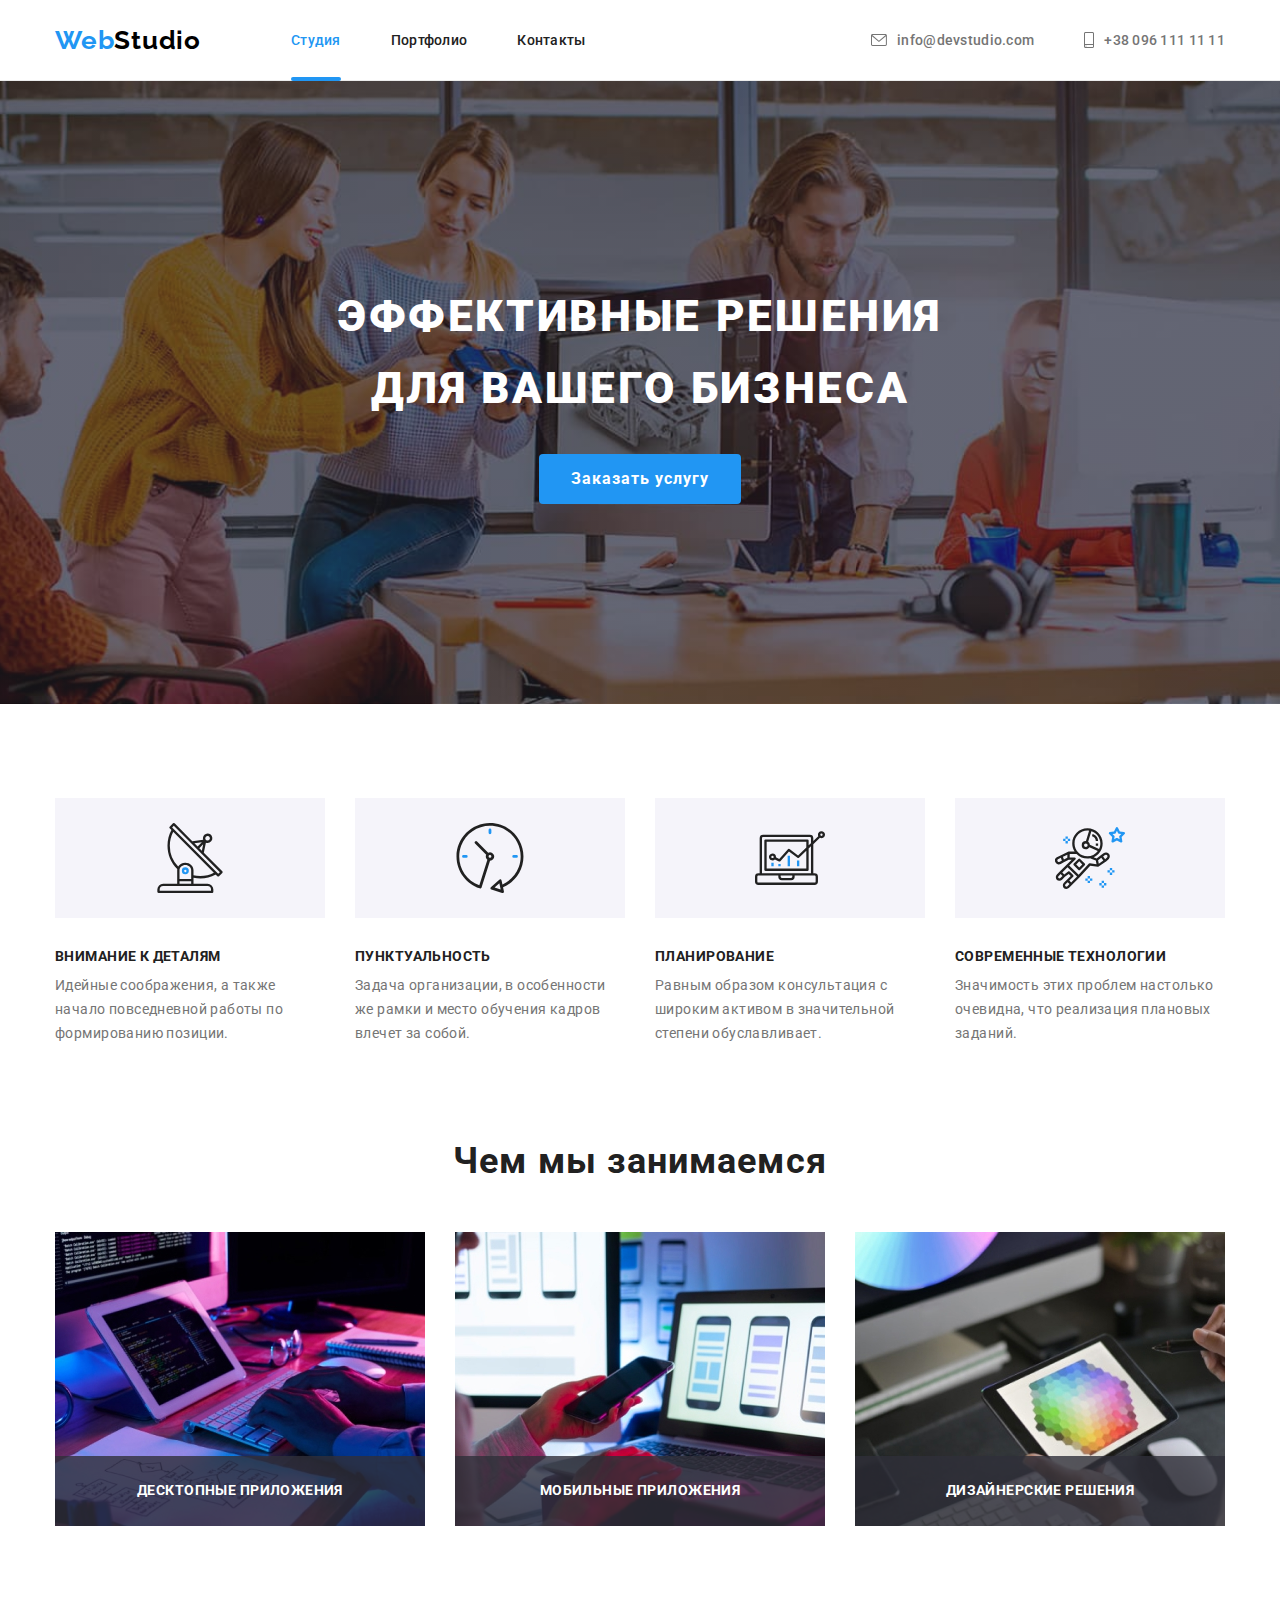
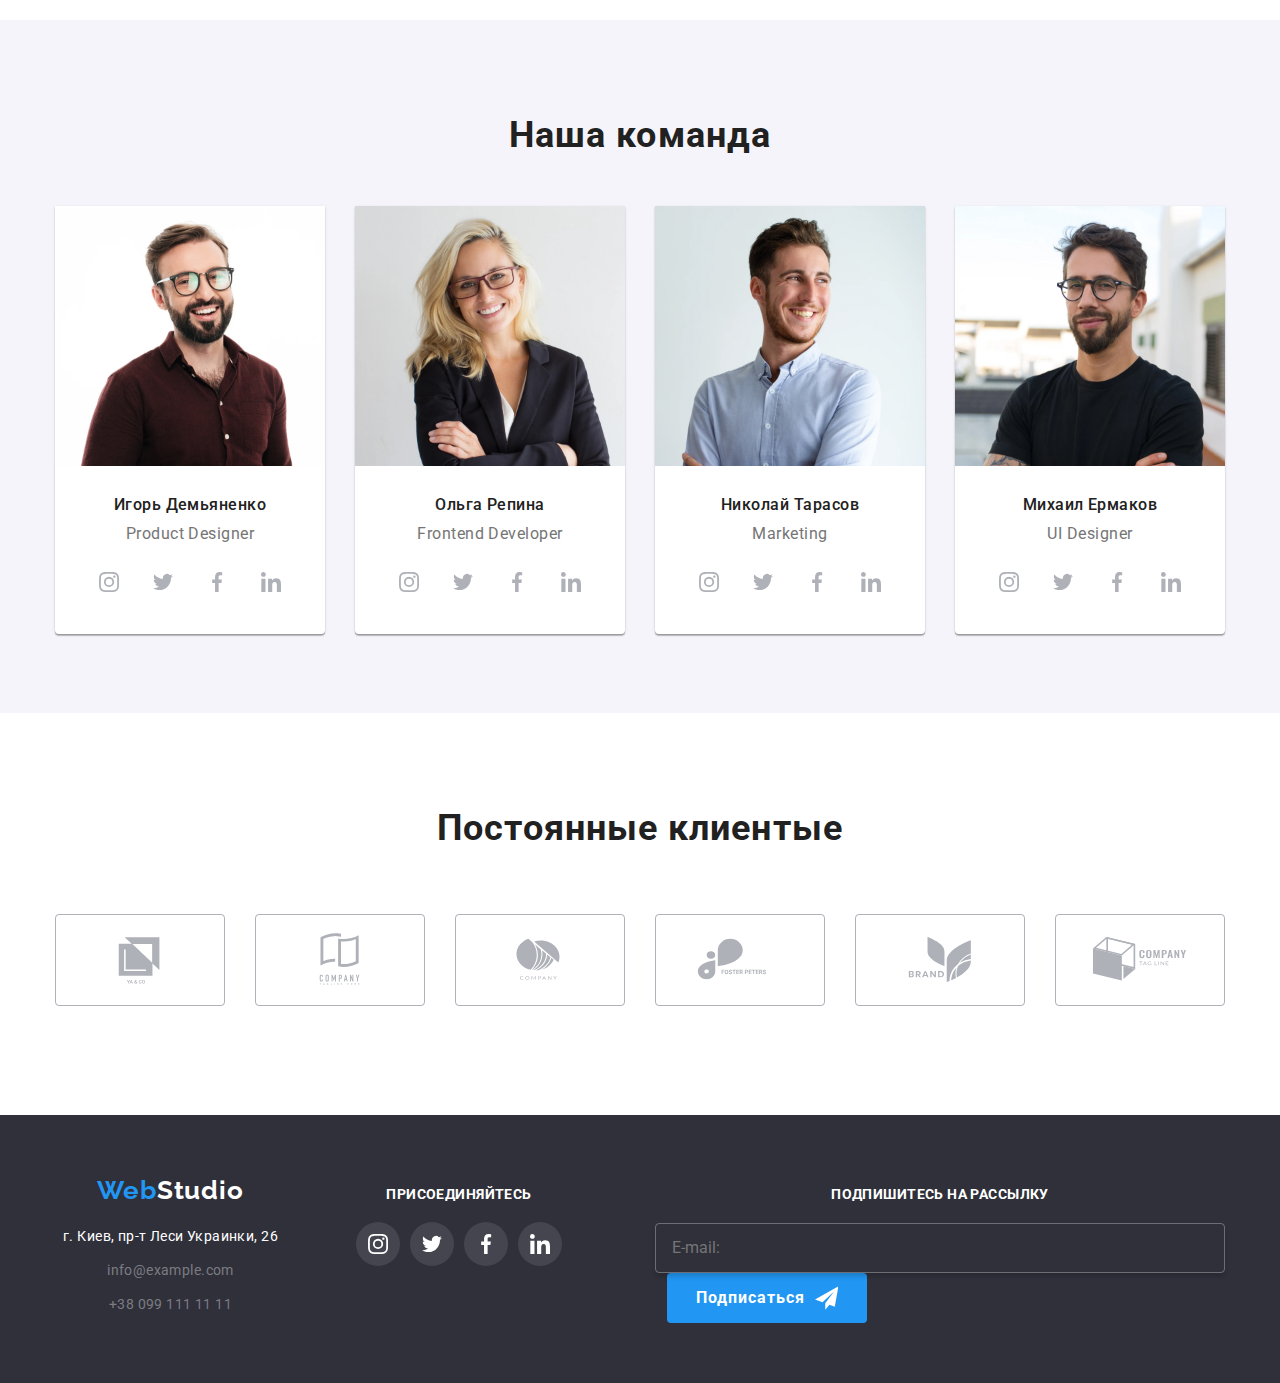
==== index.html @ 6deed245 "т" ====
<!DOCTYPE html>
<html lang="ru">
 <head>
    <meta charset="UTF-8">
    <meta http-equiv="X-UA-Compatible" content="IE=edge">
    <meta name="viewport" content="width=device-width, initial-scale=1.0">
    <title>WebStudio 8</title>
    <link 
       href="https://fonts.googleapis.com/css2?family=Raleway:wght@700&family=Roboto:wght@400;500;700;900&display=swap" 
       rel="stylesheet">
    <link  href="https://cdnjs.cloudflare.com/ajax/libs/modern-normalize/1.1.0/modern-normalize.min.css" rel="stylesheet">
      

    <link rel="stylesheet" href="./css/main.min.css">
 </head>
   <body>
       <!--LOGONAV--> 
        <header class="header">
            <div class="container header__container"> 
                <nav class="navigation">
                    <a class="logo" href="./index.html" lang="en">Web<span class="logo__color">Studio</span> </a>

                    <ul class="nav-list">
                        <li class="nav-list__item">
                            <a href="" class="nav-list__link nav-list__link--current">Студия</a>
                        </li>
                        <li class="nav-list__item">
                            <a href="./portfolio.html" class="nav-list__link">Портфолио</a>
                        </li>
                        <li class="nav-list__item">
                            <a href="" class="nav-list__link">Контакты</a>
                        </li>
                    </ul>
                </nav> 
                <ul class="contact">
                    <li class="contact__item">
                        <a href="mailto:info@devstudio.com" class="contact__link">
                        <svg class="contact__icon"  width="16"  height="12">
                            <use href="./images/icon/symbol-defs.svg#icon-envelope"></use>
                        </svg>
                             info@devstudio.com</a>
                    </li> 
                    <li class="contact__item ">
                        <a href="tel:+380961111111" class="contact__link" > 
                            <svg class="contact__icon" width="10"  height="16">
                                <use href="./images/icon/symbol-defs.svg#icon-smartphone"></use>
                            </svg>   
                             +38 096 111 11 11</a>
                    </li>
                </ul>
                <!--мобильная версия 480-->

                <button type="button" class="mobile-menu-btn" aria-expanded="false" data-menu-open>
                    <svg class="mobile-menu-btn__icon"  width="40"  height="40"
                            aria-label="Переключатель мобильного меню">
                            <use href="./images/icon/symbol-defs.svg#burger-menu-icon"></use>
                    </svg>
                </button>
            </div>
              <!--скрытое меню-->
            <div class="mobile-menu" data-menu>
                <div class="container mobile-menu__container">

                  <button type="button" class="mobile-menu__close-btn" data-menu-close>
                    <svg class="mobile-menu__close-icon" width="40" height="40">
                      <use href="./images/icon/symbol-defs.svg#close-icon"></use>
                    </svg>
                  </button>

                  <nav class="mobile-menu__nav ">
                        <ul class="mobile-menu__list">
                            <li class="mobile-menu__nav-item">
                            <a class="mobile-menu__link mobile__nav-link--current" href="./index.html">Студия</a>
                            </li>
                            <li class="mobile-menu__nav-item">
                            <a class="mobile-menu__link" href="./portfolio.html">Портфолио</a>
                            </li>
                            <li class="mobile-menu__nav-item">
                            <a class="mobile-menu__link" href="">Контакты</a>
                            </li>
                        </ul>
                    </nav>

                    <ul class="mobile-menu__contact">
                        <li class="mobile-menu__contact-item">
                            <a href="tel:+380961111111" class="mobile-menu__contact-link--phone" >   
                                +38 096 111 11 11</a>
                        </li>
                        <li class="mobile-menu__contact-item">
                            <a href="mailto:info@devstudio.com" class="mobile-menu__contact-link--email">
                                info@devstudio.com</a>
                        </li> 
                    </ul>

                    <ul class="mobile-menu__social-list">
                        <li class="mobile-menu__social-item">
                            <a class="mobile-menu__social-link" href="">Instagram</a>
                        </li>
                        <li class="mobile-menu__social-item">
                            <a class="mobile-menu__social-link" href="">Twitter</a>
                        </li>
                        <li class="mobile-menu__social-item">
                            <a class="mobile-menu__social-link" href="">Facebook</a>
                        </li>
                        <li class="mobile-menu__social-item">
                            <a class="mobile-menu__social-link" href="">LinkedIn</a>
                        </li>
                    </ul>

                </div> 
            </div>
        </header>

        <main>
            <!--BOX-->
            <section class="box">
                <div class="box__container">
                    <h1 class="box__title">Эффективные решения<br>для вашего бизнеса</h1>
                    <button type="button" class="box__button" data-modal-open>Заказать услугу</button>       
                </div>    
            </section>
            
            <!--ПРЕТМУЩЕСТВА-->
            <section class="section">
                <div class="container"> 
                    <h2 class="visually-hidden" >Наши преимущества</h2>
                    <ul class="benefits-list">
                        <li class="benefits-list__item">
                            <div class="benefits-list__link" >
                                <svg class="benefits-list__icon" width="70"  height="70">
                                    <use href="./images/icon/symbol-defs.svg#icon-antenna"> </use>
                                 </svg>
                            </div>
                            <h3 class="benefits-list__title">Внимание к деталям</h3>
                            <p class="benefits-list__text">
                                Идейные соображения, а также начало повседневной работы по формированию позиции.
                            </p>
                        </li>
                        <li class="benefits-list__item">
                            <div class="benefits-list__link" >
                                <svg class="benefits-list__icon" width="70"  height="70">
                                    <use href="./images/icon/symbol-defs.svg#icon-clock"> </use>
                                 </svg>
                            </div>
                            <h3 class="benefits-list__title">Пунктуальность</h3>
                             <p class="benefits-list__text">
                                Задача организации, в особенности же рамки и место обучения кадров влечет за собой.
                             </p>
                        </li>
                        <li class="benefits-list__item">
                            <div class="benefits-list__link" >
                                <svg class="benefits-list__icon" width="70"  height="70">
                                    <use href="./images/icon/symbol-defs.svg#icon-diagram"> </use>
                                 </svg>
                            </div>
                            <h3 class="benefits-list__title">Планирование</h3>
                            <p class="benefits-list__text">
                                    Равным образом консультация с широким активом в значительной степени обуславливает.
                            </p>
                        </li>
                        <li class="benefits-list__item">
                            <div class="benefits-list__link" >
                                <svg class="benefits-list__icon" width="70"  height="70">
                                    <use href=  "./images/icon/symbol-defs.svg#icon-astronaut"> </use>
                                 </svg>
                            </div>
                            <h3 class="benefits-list__title">Современные технологии</h3>
                            <p class="benefits-list__text">
                                    Значимость этих проблем настолько очевидна, что реализация плановых заданий.
                            </p>
                        </li>
                    </ul>
                </div> 
            </section>  
            <!--Чем мы занимаемся-->
             <section class="section section__directions">
                <div class="container">
                    <h2 class="section__title">Чем мы занимаемся</h2>
                    <ul class="directions-list"> 
                        <li class="directions-list__item">
                                <a href="#" class="directions-list__link">
                                    <img src="./images/img/directions/progressive-jpeg/img1/img1-lap_370x294-progressive.jpeg" alt="Работает за компютером"  width="370" height="297">
                                </a>
                                <p class="directions-list__text">Десктопные приложения</p>
                        </li>  
                        <li class="directions-list__item">
                                <a href="#" class="directions-list__link">
                                    <img src="./images/img/directions/progressive-jpeg/img2/img2-lap_370x294-progressive.jpeg" alt="Выбирает дизайн мобильного приложения" width="370" height="297">
                                </a> 
                                <p class="directions-list__text">Мобильные приложения</p>
                        </li>
                        <li class="directions-list__item">
                                <a href="#" class="directions-list__link">
                                    <img src="./images/img/directions/progressive-jpeg/img3/img3-lap_370x294-progressive.jpeg" alt="Выбирает цвет в палитре" width="370" height="297">
                                </a>
                                <p class="directions-list__text">Дизайнерские решения</p>
                        </li>
                     </ul>
                 </div>
            </section>   
            <!--Наша команда-->

                <section class="section section__team">
                    <div class="container"> 
                        <h2 class="section__title">Наша команда</h2>
                        <ul class="team-list">
                            <li class="team-list__item">
                                <picture>
                                    <source 
                                        srcset="./images/img/team/ihor/webp/ihor-lap_270x260.webp 1x, ./images/img/team/ihor/webp/ihor-lap_540x520@2x.webp 2x"
                                        media="(min-width:1199.99px)" type="image/webp">

                                    <source
                                        srcset="./images/img/team/ihor/webp/ihor-tab_354x374.webp 1x, ./images/img/team/ihor/webp/ihor-tab_708x748@2x.webp 2x"
                                        media="(min-width:767.99px)" type="image/webp">

                                    <source
                                        srcset="./images/img/team/ihor/webp/ihor-mob_450x460.webp 1x, ./images/img/team/ihor/webp/ihor-mob_900x920@2x.webp 2x"
                                        media="(max-width:767.99px)" type="image/webp">

                                    <source
                                        srcset="./images/img/team/ihor/progressive-jpeg/ihor-lap_270x260-progressive.jpeg 1x, ./images/img/team/ihor/progressive-jpeg/ihor-lap_540x520@2x-progressive.jpeg 2x"
                                        media="(min-width:1199.99px)">

                                    <source
                                        srcset="./images/img/team/ihor/progressive-jpeg/ihor-tab_354x374-progressive.jpeg 1x, ./images/img/team/ihor/progressive-jpeg/ihor-tab_708x748@2x-progressive.jpeg 2x"
                                        media="(min-width:767.99px)">

                                    <source
                                        srcset="./images/img/team/ihor/progressive-jpeg/ihor-mob_450x460-progressive.jpeg 1x, ./images/img/team/ihor/progressive-jpeg/ihor-mob_900x920@2x-progressive.jpeg 2x"
                                        media="(max-width:767.99px)">

                                    <img src="./images/img/team/ihor/progressive-jpeg/ihor-mob_450x460-progressive.jpeg" 
                                        alt="Фото Игоря Демьяненко">
                                </picture>
                                
                                <div class="team-list__container">
                                    <h3 class="team-list__title">Игорь Демьяненко</h3>
                                    <p class="team-list__text">Product Designer</p>
           
                                    <ul class="social-list">
                                        <li class="social-list__item" > 
                                            <a class="social-list__link" href="">
                                            <svg class="social-list__icon" width="20"  height="20">
                                                <use href="./images/icon/symbol-defs.svg#icon-instagram"> </use>
                                            </svg>
                                            </a>
                                        </li>
                                        <li class="social-list__item"> 
                                            <a class="social-list__link"  href="">
                                            <svg class="social-list__icon" width="20"  height="20">
                                                <use href="./images/icon/symbol-defs.svg#icon-twitter"> </use>
                                            </svg>
                                            </a>
                                        </li>
                                        <li class="social-list__item"> 
                                            <a class="social-list__link" href="" >
                                            <svg class="social-list__icon" width="20"  height="20">
                                                <use href="./images/icon/symbol-defs.svg#icon-facebook"> </use>
                                            </svg>
                                            </a>
                                        </li>
                                        <li class="social-list__item"> 
                                            <a class="social-list__link" href="">
                                            <svg class="social-list__icon" width="20"  height="20">
                                                <use href="./images/icon/symbol-defs.svg#icon-linkedin"> </use>
                                            </svg>
                                            </a>
                                        </li>
                                    </ul>
                                </div>
                            </li>                   
                            <li class="team-list__item">
                                <picture>

                                    <source
                                        srcset="./images/img/team/olga/webp/olga-lap_270x260.webp 1x, ./images/img/team/olga/webp/olga-lap_540x520@2x.webp 2x"
                                        media="(min-width:1199.99px)" type="image/webp">

                                    <source
                                        srcset="./images/img/team/olga/webp/olga-tab_354x374.webp 1x, ./images/img/team/olga/webp/olga-tab_708x748@2x.webp 2x"
                                        media="(min-width:767.99px)" type="image/webp">

                                    <source
                                        srcset="./images/img/team/olga/webp/olga-mob_450x460.webp 1x, ./images/img/team/olga/webp/olga-mob_900x920@2x.webp 2x"
                                        media="(max-width:767.99px)" type="image/webp">

                                    <source
                                        srcset="./images/img/team/olga/progressive-jpeg/olga-lap_270x260-progressive.jpeg 1x, ./images/img/team/olga/progressive-jpeg/olga-lap_540x520@2x-progressive.jpeg 2x"
                                        media="(min-width:1199.99px)">
                                        
                                    <source
                                        srcset="./images/img/team/olga/progressive-jpeg/olga-tab_354x374-progressive.jpeg 1x, ./images/img/team/olga/progressive-jpeg/olga-tab_708x748@2x-progressive.jpeg 2x"
                                        media="(min-width:767.99px)">

                                    <source
                                        srcset="./images/img/team/olga/progressive-jpeg/olga-mob_450x460-progressive.jpeg 1x, ./images/img/team/olga/progressive-jpeg/olga-mob_900x920@2x-progressive.jpeg 2x"
                                        media="(max-width:767.99px)">

                                    <img src="./images/img/team/olga/progressive-jpeg/olga-lap_270x260-progressive.jpeg" alt="Фото Ольги Репиной">
                                </picture>

                
                                <div class="team-list__container">
                                    <h3 class="team-list__title">Ольга Репина</h3>
                                    <p class="team-list__text">Frontend Developer</p>

                                  <ul class="social-list">
                                        <li class="social-list__item" > 
                                            <a class="social-list__link" href="">
                                            <svg class="social-list__icon" width="20"  height="20">
                                                <use href="./images/icon/symbol-defs.svg#icon-instagram"> </use>
                                            </svg>
                                            </a>
                                        </li>
                                        <li class="social-list__item" > 
                                            <a class="social-list__link" href="">
                                            <svg class="social-list__icon" width="20"  height="20">
                                                <use href="./images/icon/symbol-defs.svg#icon-twitter"> </use>
                                            </svg>
                                            </a>
                                        </li>
                                        <li class="social-list__item" > 
                                            <a class="social-list__link" href="">
                                            <svg class="social-list__icon" width="20"  height="20">
                                                <use href="./images/icon/symbol-defs.svg#icon-facebook"> </use>
                                            </svg>
                                            </a>
                                        </li>
                                        <li class="social-list__item" > 
                                            <a class="social-list__link" href="">
                                            <svg class="social-list__icon" width="20"  height="20">
                                                <use href="./images/icon/symbol-defs.svg#icon-linkedin"> </use>
                                            </svg>
                                            </a>
                                        </li>
                                    </ul>
                                </div>    
                            </li>
                            <li class="team-list__item">
                                <picture>

                                    <source
                                        srcset="./images/img/team/nikolay/webp/nikolay-lap_270x260.webp 1x, ./images/img/team/nikolay/webp/nikolay-lap_540x520@2x.webp 2x"
                                        media="(min-width:1199.99px)" type="image/webp">

                                    <source
                                        srcset="./images/img/team/nikolay/webp/nikolay-tab_354x374.webp 1x, ./images/img/team/nikolay/webp/nikolay-tab_708x748@2x.webp 2x"
                                        media="(min-width:767.99px)" type="image/webp">

                                    <source
                                        srcset="./images/img/team/nikolay/webp/nikolay-mob_450x460.webp 1x, ./images/img/team/nikolay/webp/nikolay-mob_900x920@2x.webp 2x"
                                        media="(max-width:767.99px)" type="image/webp">

                                    <source
                                        srcset="./images/img/team/nikolay/progressive-jpeg/nikolay-lap_270x260-progressive.jpeg 1x, ./images/img/team/nikolay/progressive-jpeg/nikolay-lap_540x520@2x-progressive.jpeg 2x"
                                        media="(min-width:1199.99px)">

                                    <source
                                        srcset="./images/img/team/nikolay/progressive-jpeg/nikolay-tab_354x374-progressive.jpeg 1x, ./images/img/team/nikolay/progressive-jpeg/nikolay-tab_708x748@2x-progressive.jpeg 2x"
                                        media="(min-width:767.99px)">

                                    <source
                                        srcset="./images/img/team/nikolay/progressive-jpeg/nikolay-mob_450x460-progressive.jpeg 1x, ./images/img/team/nikolay/progressive-jpeg/nikolay-mob_900x920@2x-progressive.jpeg 2x"
                                        media="(max-width:767.99px)">

                                    <img src="./images/img/team/nikolay/progressive-jpeg/nikolay-lap_270x260-progressive.jpeg" alt="Фото Николая Тарасова">
        
                                </picture>
                                
                                <div class="team-list__container">
                                    <h3 class="team-list__title">Николай Тарасов</h3>
                                    <p class="team-list__text">Marketing</p>
                                    <ul class="social-list">
                                        <li class="social-list__item" > 
                                            <a class="social-list__link" href="">
                                            <svg class="social-list__icon" width="20"  height="20">
                                                <use href="./images/icon/symbol-defs.svg#icon-instagram"> </use>
                                            </svg>
                                            </a>
                                        </li>
                                        <li class="social-list__item" > 
                                            <a class="social-list__link" href="">
                                            <svg class="social-list__icon" width="20"  height="20">
                                                <use href="./images/icon/symbol-defs.svg#icon-twitter"> </use>
                                            </svg>
                                            </a>
                                        </li>
                                        <li class="social-list__item" > 
                                            <a class="social-list__link" href="">
                                            <svg class="social-list__icon" width="20"  height="20">
                                                <use href="./images/icon/symbol-defs.svg#icon-facebook"> </use>
                                            </svg>
                                            </a>
                                        </li>
                                        <li class="social-list__item" > 
                                            <a class="social-list__link" href="">
                                            <svg class="social-list__icon" width="20"  height="20">
                                                <use href="./images/icon/symbol-defs.svg#icon-linkedin"> </use>
                                            </svg>
                                            </a>
                                        </li>
                                    </ul>
                                </div>
                            </li>
                            <li class="team-list__item">
                                <picture>

                                   <source
                                        srcset="./images/img/team/mihail/webp/mihail-lap_270x260.webp 1x, ./images/img/team/mihail/webp/mihail-lap_540x520@2x.webp 2x"
                                        media="(min-width:1199.99px)" type="image/webp">

                                    <source
                                        srcset="./images/img/team/mihail/webp/mihail-tab_354x374.webp 1x, ./images/img/team/mihail/webp/mihail-tab_708x748@2x.webp 2x"
                                        media="(min-width:767.99px)" type="image/webp">

                                    <source
                                        srcset="./images/img/team/mihail/webp/mihail-mob_450x460.webp 1x, ./images/img/team/mihail/webp/mihail-mob_900x920@2x.webp 2x"
                                        media="(max-width:767.99px)" type="image/webp">

                                    <source
                                        srcset="./images/img/team/mihail/progressive-jpeg/mihail-lap_270x260-progressive.jpeg 1x, ./images/img/team/mihail/progressive-jpeg/mihail-lap_540x520@2x-progressive.jpeg 2x"
                                        media="(min-width:1199.99px)">

                                    <source
                                        srcset="./images/img/team/mihail/progressive-jpeg/mihail-tab_354x374-progressive.jpeg 1x, ./images/img/team/mihail/progressive-jpeg/mihail-tab_708x748@2x-progressive.jpeg 2x"
                                        media="(min-width:767.99px)">

                                    <source
                                        srcset="./images/img/team/mihail/progressive-jpeg/mihail-mob_450x460-progressive.jpeg 1x, ./images/img/team/mihail/progressive-jpeg/mihail-mob_900x920@2x-progressive.jpeg 2x"
                                        media="(max-width:767.99px)">

                                    <img src="./images/img/team/mihail/progressive-jpeg/mihail-lap_270x260-progressive.jpeg" alt="Фото Михаила Ермакова">
        
                                </picture>
                                <div class="team-list__container">
                                    <h3 class="team-list__title">Михаил Ермаков</h3>
                                    <p class="team-list__text">UI Designer</p>
                                    <ul class="social-list">
                                        <li class="social-list__item" > 
                                            <a class="social-list__link" href="">
                                            <svg class="social-list__icon" width="20"  height="20">
                                                <use href="./images/icon/symbol-defs.svg#icon-instagram"> </use>
                                            </svg>
                                            </a>
                                        </li>
                                        <li class="social-list__item" > 
                                            <a class="social-list__link" href="">
                                            <svg class="social-list__icon" width="20"  height="20">
                                                <use href="./images/icon/symbol-defs.svg#icon-twitter"> </use>
                                            </svg>
                                            </a>
                                        </li>
                                        <li class="social-list__item" > 
                                            <a class="social-list__link" href="">
                                            <svg class="social-list__icon" width="20"  height="20">
                                                <use href="./images/icon/symbol-defs.svg#icon-facebook"> </use>
                                            </svg>
                                            </a>
                                        </li>
                                        <li class="social-list__item" > 
                                            <a class="social-list__link" href="">
                                            <svg class="social-list__icon" width="20"  height="20">
                                                <use href="./images/icon/symbol-defs.svg#icon-linkedin"> </use>
                                            </svg>
                                            </a>
                                        </li>
                                    </ul>
                                </div>
                            </li>
                        </ul>   
                    </div> 
                </section>  
            <!--Постоянные клиентые-->

                <section class="section">
                    <div class="container">
                        <h2 class="section__title">Постоянные клиентые</h2>
                        <ul class="clients-list"> 
                            <li class="clients-list__item">
                                <a href="#" class="clients-list__link">
                                    <svg class="clients-list__icon" width="106"  height="60">
                                        <use href="./images/icon/symbol-defs.svg#icon-Logo1"></use>
                                    </svg>
                                </a>
                            </li>
                            <li class="clients-list__item">
                                <a href="#" class="clients-list__link">
                                    <svg class="clients-list__icon" width="106"  height="60">
                                        <use href="./images/icon/symbol-defs.svg#icon-Logo2"></use>
                                    </svg>
                                </a>
                            </li> 
                            <li class="clients-list__item">
                                <a href="#" class="clients-list__link">
                                    <svg class="clients-list__icon" width="106"  height="60">
                                        <use href="./images/icon/symbol-defs.svg#icon-Logo3"></use>
                                    </svg>
                                </a>
                            </li> 
                            <li class="clients-list__item">
                                <a href="#" class="clients-list__link">
                                    <svg class="clients-list__icon" width="106"  height="60">
                                        <use href="./images/icon/symbol-defs.svg#icon-Logo4"></use>
                                    </svg>
                                </a>
                            </li> 
                            <li class="clients-list__item">
                                <a href="#" class="clients-list__link">
                                    <svg class="clients-list__icon" width="106"  height="60">
                                        <use href="./images/icon/symbol-defs.svg#icon-Logo5"></use>
                                    </svg>
                                </a>
                            </li> 
                            <li class="clients-list__item">
                                <a href="#" class="clients-list__link">
                                    <svg class="clients-list__icon" width="106"  height="60">
                                        <use href="./images/icon/symbol-defs.svg#icon-Logo6"></use>
                                    </svg>
                                </a>
                            </li>   
                         </ul>
                     </div>
                </section> 
        </main>

        <!--footer-->
        <footer class="footer">
            <div class="container footer__container"> 
                <div class="footer__contacts">
                    <a class="footer__logo"  href="./index.html" lang="en" >Web<span class="footer-color">Studio</span></a> 
                    <address class="address">
                        <ul class="address__list">
                            <li class="address__item">
                                <a href="https://www.google.com.ua/maps/place/%D0%B1%D1%83%D0%BB.+%D0%9B%D0%B5%D1%81%D0%B8+%D0%A3%D0%BA%D1%80%D0%B0%D0%B8%D0%BD%D0%BA%D0%B8,+26,+%D0%9A%D0%B8%D0%B5%D0%B2,+02000/@50.4265807,30.5361971,17z/data=!3m1!4b1!4m5!3m4!1s0x40d4cf0e033ecbe9:0x57a4dffefec77da0!8m2!3d50.4265807!4d30.5383858?hl=ru" 
                                    target="_blank" class="footer__address">г. Киев, пр-т Леси Украинки, 26</a>
                                </li>
                            <li class="address__item">
                                <a href="mailto:info@example.com" class="footer__link">info@example.com</a>
                            </li>
                            <li class="address__item">
                                <a href="tel:+3809911111111" class="footer__link">+38 099 111 11 11</a>
                            </li>
                        </ul>
                    </address>
                </div>

                <div class="footer-social">
                    <h3 class="footer-title">присоединяйтесь</h3>
                    <ul class="footer-social-list">
                        <li class="footer-social-list__item"> 
                            <a class="footer-social-list__link" href="">
                            <svg class="footer-social-list__icon" width="20"  height="20">
                                <use href="./images/icon/symbol-defs.svg#icon-instagram"> </use>
                            </svg>
                            </a>
                        </li>
                        <li class="footer-social-list__item"> 
                            <a class="footer-social-list__link" href="">
                            <svg class="footer-social-list__icon" width="20"  height="20">
                                <use href="./images/icon/symbol-defs.svg#icon-twitter"> </use>
                            </svg>
                            </a>
                        </li>
                        <li class="footer-social-list__item"> 
                            <a class="footer-social-list__link" href="">
                            <svg class="footer-social-list__icon" width="20"  height="20">
                                <use href="./images/icon/symbol-defs.svg#icon-facebook"> </use>
                            </svg>
                            </a>
                        </li>
                        <li class="footer-social-list__item"> 
                            <a class="footer-social-list__link" href="">
                            <svg class="footer-social-list__icon" width="20"  height="20">
                                <use href="./images/icon/symbol-defs.svg#icon-linkedin"> </use>
                            </svg>
                            </a>
                        </li>
                    </ul>
                </div>

                <div class="footer__subscribe">
                    <h3 class="subscribe__title">подпишитесь на рассылку</h3>
                    <form class="subscribe__form">
                        <label class="subscribe__label"> 
                          <input type="email" class="subscribe__input" name="email" placeholder="E-mail:"/>
                        </label>
                          <button type="submit" class="subscribe__button">Подписаться
                                <svg class="subscribe__button-icon" width="24"  height="24">
                                    <use href="./images/icon/symbol-defs.svg#icon-icon-send"></use>
                                </svg>
                            </button>
                       
                    </form>
                </div>
            </div> 
        </footer>

<!--модалное окно-->
        <div class="backdrop is-hidden" data-modal>
            <div class="modal">
                <button type="button" class="modal__button" data-modal-close>
                    <svg class="close__modal" width="30" height="30">
                        <use href="./images/icon/symbol-defs.svg#icon-close-modal-blue">
                        </use>
                    </svg>
                </button>

<!--модалное окно форма-->
                <form  class="modal__form">
                    <h3 class="modal__title">Оставьте свои данные, мы вам перезвоним</h3>
                    <div class="modal__item">
                        <label class="modal__label">
                            Имя
                            <input class="modal__input" type="text" name="name" >
                            <svg class="modal__button-icon" width="18" height="18">
                                <use href="./images/icon/symbol-defs.svg#icon-person"></use>
                            </svg>
                        </label>
                    </div>
                    <div class="modal__item">
                        <label class="modal__label">
                            Телефон
                            <input class="modal__input" type="tel" name="phone">
                            <svg class="modal__button-icon" width="18" height="18">
                                <use href="./images/icon/symbol-defs.svg#icon-phone"></use>
                            </svg>
                        </label>
                    </div>
                    <div class="modal__item">
                        <label class="modal__label">
                            Почта
                            <input class="modal__input" type="email" name="email">
                            <svg class="modal__button-icon" width="18" height="18">
                                <use href="./images/icon/symbol-defs.svg#icon-email"></use>
                            </svg>
                        </label>
                    </div>	
                    <div class="modal__item">
                        <label class="modal__label text">
                            Комментарий
                            <textarea class="modal__textarea" name="comment" 
                            cols="30" rows="10" placeholder="Введите текст"></textarea>
                        </label>
                    </div>
                    <label class="modal__label-checkbox">
                        <span class="checkbox__span">Соглашаюсь с рассылкой и принимаю 
                            <a href="https://www.google.com/" target="_blank"
                                class="modal__link">Условия договора</a>
                        </span>
                        <input class="modal__checkbox" type="checkbox">
                        <span class="checkbox__icon"></span> 
                    </label>
                
                    <div class="modal__submit-wrapper">
                        <button type="submit" class="modal__submit" >Отправить</button>
                    </div>
                </form>
            </div>
        </div>

        <script src="./js/modal.js" ></script>
        <script src="./js/menu.js"></script>
   </body>
</html>
---- css/main.min.css ----
:root{--primary-text-color: #757575;--title-text-color: #212121;--accent-color: #2196F3;--color-logo: #000000;--color-background: #2F303A;--color-footer-contact: #FFFFFF60;--background-button-member: #F5F4FA;--primary-color-white: #FFFFFF;--color-box-button: #188CEB}.visually-hidden{position:absolute;width:1px;height:1px;margin:-1px;padding:0;overflow:hidden;border:0;clip:rect(0 0 0 0)}h1,h2,h3,h4,h5,h6,p{margin-top:0;margin-bottom:0}body{font-family:roboto,sans-serif}ul{list-style:none;padding:0;margin:0}img{display:block;max-width:100%;height:auto}.section{padding-top:94px;padding-bottom:94px}.container{width:1200px;padding:0 15px;margin:0 auto}@media screen and (max-width: 480px){.container{width:100%}}@media screen and (min-width: 480px){.container{width:480px}}@media screen and (min-width: 768px){.container{width:768px}}@media screen and (min-width: 1200px){.container{width:1200px}}.backdrop{position:fixed;top:0;left:0;width:100%;height:100%;background-color:rgba(0,0,0,.2);opacity:1;-webkit-transition:opacity 250ms cubic-bezier(0.4, 0, 0.2, 1);transition:opacity 250ms cubic-bezier(0.4, 0, 0.2, 1)}.backdrop.is-hidden{opacity:0;pointer-events:none}.modal{position:absolute;left:50%;top:50%;-webkit-transform:translate(-50%, -50%) scale(1);transform:translate(-50%, -50%) scale(1);padding:40px;-webkit-box-shadow:0px 1px 3px rgba(0,0,0,.12),0px 1px 1px rgba(0,0,0,.14),0px 2px 1px rgba(0,0,0,.2);box-shadow:0px 1px 3px rgba(0,0,0,.12),0px 1px 1px rgba(0,0,0,.14),0px 2px 1px rgba(0,0,0,.2);border-radius:4px;background-color:var(--primary-color-white);-webkit-transition:-webkit-transform 250ms cubic-bezier(0.4, 0, 0.2, 1);transition:-webkit-transform 250ms cubic-bezier(0.4, 0, 0.2, 1);transition:transform 250ms cubic-bezier(0.4, 0, 0.2, 1);transition:transform 250ms cubic-bezier(0.4, 0, 0.2, 1), -webkit-transform 250ms cubic-bezier(0.4, 0, 0.2, 1);width:92%}@media screen and (min-width: 480px){.modal{width:451px}}@media screen and (min-width: 120px){.modal{width:528px}}.backdrop.is-hidden .modal{-webkit-transform:translate(-50%, -50%) scale(1.2);transform:translate(-50%, -50%) scale(1.2)}.modal__button{position:absolute;right:8px;top:8px;padding:0;font-size:0;border-radius:50%;cursor:pointer;border:none;stroke-opacity:.1;-webkit-transition:background-color 250ms cubic-bezier(0.4, 0, 0.2, 1);transition:background-color 250ms cubic-bezier(0.4, 0, 0.2, 1)}.modal__button:hover,.modal__button:focus{fill:var(--accent-color)}.modal__title{font-size:20px;line-height:1.15;text-align:center;letter-spacing:.03em;color:var(--title-text-color);margin-bottom:12px}.modal__item:not(:last-child){margin-bottom:10px}.modal__item:last-child{margin-bottom:20px}.modal__label{position:relative;display:-webkit-box;display:-ms-flexbox;display:flex;-webkit-box-orient:vertical;-webkit-box-direction:normal;-ms-flex-direction:column;flex-direction:column;font-size:12px;line-height:1.17;letter-spacing:.01em;color:var(--primary-text-color)}.modal__label:focus-within .modal__button-icon{fill:var(--accent-color)}.modal__button-icon{position:absolute;left:12px;bottom:11px;fill:var(--title-text-color)}.modal__input{height:40px;border:1px solid rgba(33,33,33,.2);border-radius:4px;outline:none;padding:11px;padding-left:40px;margin-top:4px}.modal__input:focus{border-color:var(--accent-color)}.modal__textarea{height:120px;border:1px solid rgba(33,33,33,.2);border-radius:4px;padding:12px 16px;resize:none;outline:none;margin-top:4px}.modal__textarea:focus{border-color:var(--accent-color)}.modal__item textarea::-webkit-input-placeholder{font-size:14px;line-height:1.14;letter-spacing:.01em;color:rgba(117,117,117,.5)}.modal__item textarea::-moz-placeholder{font-size:14px;line-height:1.14;letter-spacing:.01em;color:rgba(117,117,117,.5)}.modal__item textarea:-ms-input-placeholder{font-size:14px;line-height:1.14;letter-spacing:.01em;color:rgba(117,117,117,.5)}.modal__item textarea::-ms-input-placeholder{font-size:14px;line-height:1.14;letter-spacing:.01em;color:rgba(117,117,117,.5)}.modal__item textarea::placeholder{font-size:14px;line-height:1.14;letter-spacing:.01em;color:rgba(117,117,117,.5)}.modal__label-checkbox{position:relative;display:-webkit-box;display:-ms-flexbox;display:flex;-webkit-box-orient:horizontal;-webkit-box-direction:reverse;-ms-flex-direction:row-reverse;flex-direction:row-reverse;-webkit-box-pack:center;-ms-flex-pack:center;justify-content:center;-webkit-box-align:center;-ms-flex-align:center;align-items:center;margin-bottom:30px;margin-top:20px}.modal__checkbox{-webkit-appearance:none;-moz-appearance:none;appearance:none}.checkbox__icon{width:15px;height:15px;border:2px solid #000;border-radius:2px}.modal__checkbox:checked+.checkbox__icon{background-position:center;border:rgba(0,0,0,0);background-color:var(--accent-color);background-image:url(../images/icon/icon-check2.svg);background-origin:border-box;background-repeat:no-repeat}.checkbox__span{font-size:14px;line-height:1.71;letter-spacing:.03em;color:var(--primary-text-color);margin-left:10px}.modal__link{font-size:14px;line-height:1.71;letter-spacing:.03em;color:var(--accent-color);text-decoration:none;cursor:pointer;-webkit-transition:color 250ms cubic-bezier(0.4, 0, 0.2, 1);transition:color 250ms cubic-bezier(0.4, 0, 0.2, 1)}.modal__link:hover,.modal__link:focus{color:var(--color-box-button);text-decoration:underline}.modal__submit-wrapper{display:-webkit-box;display:-ms-flexbox;display:flex;-webkit-box-pack:center;-ms-flex-pack:center;justify-content:center}.modal__submit{font-family:"Roboto";font-style:normal;font-weight:700;font-size:16px;line-height:1.88;letter-spacing:.06em;padding:10px;width:200px;text-align:center;border:none;-webkit-transition:background-color 250ms cubic-bezier(0.4, 0, 0.2, 1);transition:background-color 250ms cubic-bezier(0.4, 0, 0.2, 1);color:var(--primary-color-white);background-color:var(--accent-color);border-radius:4px;cursor:pointer}.modal__submit:hover,.modal__submit:focus{background-color:var(--color-box-button)}.mobile-menu-btn{border:none;background-color:rgba(0,0,0,0);padding:0;line-height:0;cursor:pointer}.mobile-menu-btn__icon{fill:#000}.mobile-menu-btn__icon:hover,.mobile-menu-btn__icon:hover{fill:var(--accent-color)}@media screen and (max-width: 767px){.mobile-menu{position:fixed;z-index:5;top:0;left:0;background-color:#fff;width:100%;height:795px;overflow:auto;opacity:0;visibility:hidden;pointer-events:none;-webkit-transition:opacity 250ms linear,visibility 250ms linear;transition:opacity 250ms linear,visibility 250ms linear}.mobile-menu.is-open{opacity:1;visibility:visible;pointer-events:auto}.mobile-menu__container{position:relative;padding-top:48px;padding-bottom:48px;padding-left:40px}.mobile-menu__close-btn{position:absolute;top:10px;right:15px;border:none;background-color:rgba(0,0,0,0);padding:0;line-height:0;cursor:pointer}.mobile-menu__close-btn:hover,.mobile-menu__close-btn:focus{fill:var(--accent-color)}.mobile-menu__link{font-weight:500;font-size:40px;line-height:1.17;letter-spacing:.02em;text-decoration:none;color:var(--title-text-color)}.mobile-menu__link:hover,.mobile-menu__link:focus{color:var(--accent-color)}.mobile-menu__list>li{margin-bottom:32px}.mobile-menu__list{margin-bottom:302px}.mobile-menu__contact-link--phone{font-weight:500;font-size:34px;line-height:1.17;letter-spacing:.02em;text-decoration:none;color:var(--accent-color)}.mobile-menu__contact-link--email{font-weight:500;font-size:24px;line-height:1.17;letter-spacing:.02em;text-decoration:none;color:var(--primary-text-color)}.mobile-menu__contact>li{margin-top:32px}.mobile-menu__contact{margin-bottom:64px}.mobile__nav-link--current{color:var(--accent-color)}.mobile-menu__social-link{font-weight:500;font-size:18px;line-height:1.22;letter-spacing:.02em;text-decoration:none;color:var(--accent-color)}.mobile-menu__social-list{display:-webkit-box;display:-ms-flexbox;display:flex;-webkit-box-align:center;-ms-flex-align:center;align-items:center}.mobile-menu__social-list>li{margin-right:20px}}@media screen and (min-width: 768px){.mobile-menu{display:none}.mobile-menu-btn{display:none}}.logo{color:var(--accent-color);font-family:Raleway,cursive;font-weight:700;font-size:26px;line-height:1.17;text-decoration:none;text-transform:none;letter-spacing:.03em}.logo__color{color:var(--color-logo)}.header__container{display:-webkit-box;display:-ms-flexbox;display:flex;-webkit-box-pack:justify;-ms-flex-pack:justify;justify-content:space-between;-webkit-box-align:center;-ms-flex-align:center;align-items:center}.contact__item{display:-webkit-box;display:-ms-flexbox;display:flex;-webkit-box-align:center;-ms-flex-align:center;align-items:center}@media screen and (max-width: 767px){.header{border-bottom:1px solid #ececec}.header__container{padding-top:10px;padding-bottom:10px}.nav-list{display:none}.contact{display:none;color:var(--primary-text-color)}}@media screen and (min-width: 768px){.contact{display:block}.header{border-bottom:1px solid #ececec}.navigation,.nav-list{display:-webkit-box;display:-ms-flexbox;display:flex;-webkit-box-align:center;-ms-flex-align:center;align-items:center}.nav-list__item{position:relative}.nav-list{margin-left:90px}.nav-list__item:not(:last-child){margin-right:50px}.nav-list__link{display:block;padding-top:32px;padding-bottom:32px}.nav-list__link,.contact__link{-webkit-transition:color 250ms cubic-bezier(0.4, 0, 0.2, 1);transition:color 250ms cubic-bezier(0.4, 0, 0.2, 1)}.nav-list__link--current::after{content:"";position:absolute;left:0;bottom:-1px;display:block;width:100%;height:4px;border-radius:2px;background-color:var(--accent-color)}.nav-list .nav-list__link--current{color:var(--accent-color)}.contact{margin-left:auto}.contact__link{color:var(--primary-text-color);font-weight:500;font-size:14px;line-height:1.17;text-decoration:none;text-transform:none;letter-spacing:.02em}.contact__icon{fill:currentColor;margin-right:10px}.nav-list__link,.contact__link{color:var(--title-text-color);font-weight:500;font-size:14px;line-height:1.17;text-decoration:none;text-transform:none;letter-spacing:.02em}.nav-list__link:hover,.nav-list__link:focus,.contact__link:hover,.contact__link:focus{color:var(--accent-color)}.contact__link,.contact__link{display:-webkit-box;display:-ms-flexbox;display:flex;-webkit-box-align:center;-ms-flex-align:center;align-items:center;color:#757575}.contact__link:hover,.contact__link:focus,.contact__link:hover,.contact__link:focus{color:var(--accent-color)}.link.contact__link:focus,.link.contact__link::after{cursor:pointer;fill:currentColor;-webkit-transition:color 250ms cubic-bezier(0.4, 0, 0.2, 1);transition:color 250ms cubic-bezier(0.4, 0, 0.2, 1)}.contact__item:first-child{margin-bottom:10px}}@media screen and (min-width: 1200px){.contact__item:first-child{margin-bottom:0}.navigation,.nav-list,.contact{display:-webkit-box;display:-ms-flexbox;display:flex;-webkit-box-align:center;-ms-flex-align:center;align-items:center}.header{border-bottom:1px solid #ececec}.header__container{display:-webkit-box;display:-ms-flexbox;display:flex;-webkit-box-pack:center;-ms-flex-pack:center;justify-content:center}.nav-list{margin-left:90px}.nav-list__item{position:relative}.nav-list__link{display:block;padding-top:32px;padding-bottom:32px}.contact{margin-left:auto}.contact__item+.contact__item{margin-left:50px}.nav-list__link,.contact__link{-webkit-transition:color 250ms cubic-bezier(0.4, 0, 0.2, 1);transition:color 250ms cubic-bezier(0.4, 0, 0.2, 1)}.nav-list__link--current::after{content:"";position:absolute;left:0;bottom:-1px;display:block;width:100%;height:4px;border-radius:2px;background-color:var(--accent-color)}.nav-list .nav-list__link--current{color:var(--accent-color)}.contact__link{color:var(--primary-text-color);font-weight:500;font-size:14px;line-height:1.17;text-decoration:none;text-transform:none;letter-spacing:.02em}.contact__icon{fill:currentColor;margin-right:10px}.nav-list__link,.contact__link{color:var(--title-text-color);font-weight:500;font-size:14px;line-height:1.17;text-decoration:none;text-transform:none;letter-spacing:.02em}.nav-list__link:hover,.nav-list__link:focus,.contact__link:hover,.contact__link:focus{color:var(--accent-color)}.contact__link,.contact__link{display:-webkit-box;display:-ms-flexbox;display:flex;-webkit-box-align:center;-ms-flex-align:center;align-items:center;color:#757575}.contact__link:hover,.contact__link:focus,.contact__link:hover,.contact__link:focus{color:var(--accent-color)}.link.contact__link:focus,.link.contact__link::after{cursor:pointer;fill:currentColor;-webkit-transition:color 250ms cubic-bezier(0.4, 0, 0.2, 1);transition:color 250ms cubic-bezier(0.4, 0, 0.2, 1)}}.box{padding-top:118px;padding-bottom:118px;text-align:center;background-image:-webkit-gradient(linear, left top, left bottom, from(rgba(47, 48, 58, 0.4)), to(rgba(47, 48, 58, 0.4))),url(.././images/img/hero/progressive-jpeg/hero-bg-mob_480x400-progressive.jpeg);background-image:linear-gradient(rgba(47, 48, 58, 0.4), rgba(47, 48, 58, 0.4)),url(.././images/img/hero/progressive-jpeg/hero-bg-mob_480x400-progressive.jpeg);background-repeat:no-repeat;background-position:center;background-size:cover;background-color:#2f303a;max-width:1600px;margin:0 auto;padding:0 15px}.box__title{width:696px;margin-bottom:30px;color:var(--primary-color-white);font-weight:900;font-size:44px;line-height:1.62;text-align:center;text-transform:uppercase;letter-spacing:.06em}.box__button{color:var(--primary-color-white);background-color:var(--accent-color);font-family:Roboto,sans-serif;font-weight:700;font-size:16px;line-height:1.88;letter-spacing:.06em;cursor:pointer;-webkit-transition:color 250ms cubic-bezier(0.4, 0, 0.2, 1);transition:color 250ms cubic-bezier(0.4, 0, 0.2, 1);border:0px;border-radius:4px;padding:10px 32px;border:rgba(0,0,0,0);text-align:center;display:-webkit-box;display:-ms-flexbox;display:flex;-webkit-box-align:center;-ms-flex-align:center;align-items:center;margin:0 auto}.box__button:hover,.box__button:focus{background-color:var(--color-box-button)}@media screen and (max-width: 768px){.box{padding-top:118px;padding-bottom:118px;background-image:-webkit-gradient(linear, left top, left bottom, from(rgba(47, 48, 58, 0.4)), to(rgba(47, 48, 58, 0.4))),url(.././images/img/hero/progressive-jpeg/hero-bg-mob_480x400-progressive.jpeg);background-image:linear-gradient(rgba(47, 48, 58, 0.4), rgba(47, 48, 58, 0.4)),url(.././images/img/hero/progressive-jpeg/hero-bg-mob_480x400-progressive.jpeg)}.box__title{font-size:26px;line-height:1.62;width:360px;text-align:center;margin:auto;padding-bottom:30px}}@media screen and (max-width: 768px)and (min-device-pixel-ratio: 2),screen and (max-width: 768px)and (-webkit-min-device-pixel-ratio: 2),screen and (max-width: 768px)and (min-resolution: 192dpi),screen and (max-width: 768px)and (min-resolution: 2dppx){.box{background-image:-webkit-gradient(linear, left top, left bottom, from(rgba(47, 48, 58, 0.4)), to(rgba(47, 48, 58, 0.4))),url(.././images/img/hero/progressive-jpeg/hero-bg-mob_960x800@2x-progressive.jpeg);background-image:linear-gradient(rgba(47, 48, 58, 0.4), rgba(47, 48, 58, 0.4)),url(.././images/img/hero/progressive-jpeg/hero-bg-mob_960x800@2x-progressive.jpeg)}}@media screen and (min-width: 768px){.box__title{font-size:26px;line-height:1.62;width:360px;margin:auto;padding-bottom:30px}.box{padding-top:118px;padding-bottom:118px;background-image:-webkit-gradient(linear, left top, left bottom, from(rgba(47, 48, 58, 0.4)), to(rgba(47, 48, 58, 0.4))),url(.././images/img/hero/progressive-jpeg/hero-bg-tab_768x400-progressive.jpeg);background-image:linear-gradient(rgba(47, 48, 58, 0.4), rgba(47, 48, 58, 0.4)),url(.././images/img/hero/progressive-jpeg/hero-bg-tab_768x400-progressive.jpeg)}}@media screen and (min-width: 768px)and (min-device-pixel-ratio: 2),screen and (min-width: 768px)and (-webkit-min-device-pixel-ratio: 2),screen and (min-width: 768px)and (min-resolution: 192dpi),screen and (min-width: 768px)and (min-resolution: 2dppx){.box{background-image:-webkit-gradient(linear, left top, left bottom, from(rgba(47, 48, 58, 0.4)), to(rgba(47, 48, 58, 0.4))),url(.././images/img/hero/progressive-jpeg/hero-bg-tab_1536x800@2x-progressive.jpeg);background-image:linear-gradient(rgba(47, 48, 58, 0.4), rgba(47, 48, 58, 0.4)),url(.././images/img/hero/progressive-jpeg/hero-bg-tab_1536x800@2x-progressive.jpeg)}}@media screen and (min-width: 1200px){.box__title{font-size:44px;line-height:1.62;width:696px;margin:auto;padding-bottom:30px}.box{padding-top:200px;padding-bottom:200px;background-image:-webkit-gradient(linear, left top, left bottom, from(rgba(47, 48, 58, 0.4)), to(rgba(47, 48, 58, 0.4))),url(.././images/img/hero/progressive-jpeg/hero-bg-lap_1600x600-progressive.jpeg);background-image:linear-gradient(rgba(47, 48, 58, 0.4), rgba(47, 48, 58, 0.4)),url(.././images/img/hero/progressive-jpeg/hero-bg-lap_1600x600-progressive.jpeg)}}@media screen and (min-width: 1200px)and (min-device-pixel-ratio: 2),screen and (min-width: 1200px)and (-webkit-min-device-pixel-ratio: 2),screen and (min-width: 1200px)and (min-resolution: 192dpi),screen and (min-width: 1200px)and (min-resolution: 2dppx){.box{background-image:-webkit-gradient(linear, left top, left bottom, from(rgba(47, 48, 58, 0.4)), to(rgba(47, 48, 58, 0.4))),url(.././images/img/hero/progressive-jpeg/hero-bg-lap_1600x600@2x-progressive.jpeg);background-image:linear-gradient(rgba(47, 48, 58, 0.4), rgba(47, 48, 58, 0.4)),url(.././images/img/hero/progressive-jpeg/hero-bg-lap_1600x600@2x-progressive.jpeg)}}@media screen and (max-width: 768px){.benefits-list .benefits-list__item:not(:last-child){margin-bottom:30px}.benefits-list__link{max-width:450px;height:120px;background-color:#f5f4fa;margin-bottom:30px;display:-webkit-box;display:-ms-flexbox;display:flex;-webkit-box-align:center;-ms-flex-align:center;align-items:center;-webkit-box-pack:center;-ms-flex-pack:center;justify-content:center}.benefits-list__title{color:var(--title-text-color);font-weight:700;font-size:14px;line-height:1.17;text-transform:uppercase;letter-spacing:.03em;margin-bottom:10px;text-align:center}.benefits-list__text{color:var(--primary-text-color);font-size:14px;line-height:1.71;text-transform:none;letter-spacing:.03em;max-width:450px}}@media screen and (min-width: 768px){.benefits-list{display:-webkit-box;display:-ms-flexbox;display:flex;-ms-flex-wrap:wrap;flex-wrap:wrap;margin:-15px}.benefits-list__item{margin:15px;-ms-flex-preferred-size:calc((100% - 60px)/4);flex-basis:calc((100% - 60px)/4)}.benefits-list__link{width:354px;height:120px;background-color:#f5f4fa;margin-bottom:30px;display:-webkit-box;display:-ms-flexbox;display:flex;-webkit-box-align:center;-ms-flex-align:center;align-items:center;-webkit-box-pack:center;-ms-flex-pack:center;justify-content:center}.benefits-list__title{color:var(--title-text-color);font-weight:700;font-size:14px;line-height:1.17;text-transform:uppercase;letter-spacing:.03em;margin-bottom:10px}.benefits-list__text{color:var(--primary-text-color);font-size:14px;line-height:1.71;text-transform:none;letter-spacing:.03em;max-width:354px}}@media screen and (min-width: 1200px){.benefits-list{display:-webkit-box;display:-ms-flexbox;display:flex;margin:-15px}.benefits-list__item{margin:15px;-ms-flex-preferred-size:calc((100% - 120px)/4);flex-basis:calc((100% - 120px)/4)}.benefits-list__link{width:270px;height:120px;background-color:#f5f4fa;margin-bottom:30px;display:-webkit-box;display:-ms-flexbox;display:flex;-webkit-box-align:center;-ms-flex-align:center;align-items:center;-webkit-box-pack:center;-ms-flex-pack:center;justify-content:center}.benefits-list__title{color:var(--title-text-color);font-weight:700;font-size:14px;line-height:1.17;text-transform:uppercase;letter-spacing:.03em;margin-bottom:10px}.benefits-list__text{color:var(--primary-text-color);font-size:14px;line-height:1.71;text-transform:none;letter-spacing:.03em;max-width:270px}}@media screen and (max-width: 1200px){.section__directions{display:none}}.section.section__directions{padding-top:0}.section__title{color:var(--title-text-color);font-weight:700;font-size:36px;line-height:1.17;text-align:center;text-transform:none;letter-spacing:.03em}.directions-list{display:-webkit-box;display:-ms-flexbox;display:flex}.directions-list__item{position:relative}.directions-list__item+.directions-list__item{margin-left:30px}.directions-list__text{position:absolute;bottom:0;width:100%;height:70px;display:-webkit-box;display:-ms-flexbox;display:flex;-webkit-box-align:center;-ms-flex-align:center;align-items:center;-webkit-box-pack:center;-ms-flex-pack:center;justify-content:center;font-weight:700;font-size:14px;line-height:1.14;letter-spacing:.03em;text-transform:uppercase;color:var(--primary-color-white);background:rgba(47,48,58,.8)}.section__team{background-color:var(--background-button-member)}.team-list{display:-webkit-box;display:-ms-flexbox;display:flex;-webkit-box-pack:center;-ms-flex-pack:center;justify-content:center}.team-list__item{background-color:var(--primary-color-white);-webkit-box-shadow:0px 1px 3px rgba(0,0,0,.12),0px 1px 1px rgba(0,0,0,.14),0px 2px 1px rgba(0,0,0,.2);box-shadow:0px 1px 3px rgba(0,0,0,.12),0px 1px 1px rgba(0,0,0,.14),0px 2px 1px rgba(0,0,0,.2);border-radius:0px 0px 4px 4px}.team-list__container{padding:30px 0}.team-list__title{color:var(--title-text-color);font-weight:500;font-size:16px;line-height:1.17;text-align:center;text-transform:none;letter-spacing:.03em}.team-list__text{margin-top:10px;color:var(--primary-text-color);font-size:16px;line-height:1.17;text-align:center;text-transform:none;letter-spacing:.03em}.social-list{display:-webkit-box;display:-ms-flexbox;display:flex;-webkit-box-pack:center;-ms-flex-pack:center;justify-content:center;margin-top:16px}.social-list__item+.social-list__item{margin-left:10px}@media screen and (max-width: 768px){.team-list{-webkit-box-orient:vertical;-webkit-box-direction:normal;-ms-flex-direction:column;flex-direction:column;-webkit-box-align:center;-ms-flex-align:center;align-items:center;margin-top:30px}.team-list__item{max-width:450px;margin:0}.team-list__item+.team-list__item{margin-top:30px}.section__title{color:var(--title-text-color);font-weight:700;font-size:28px;line-height:1.17;text-align:center;text-transform:none;letter-spacing:.03em}}@media screen and (min-width: 768px){.team-list{-ms-flex-wrap:wrap;flex-wrap:wrap;margin:-15px}.team-list__item{margin:15px;-ms-flex-preferred-size:calc((100% - 60px)/2);flex-basis:calc((100% - 60px)/2)}.section__title{margin-bottom:30px}}@media screen and (min-width: 1200px){.team-list{-ms-flex-wrap:nowrap;flex-wrap:nowrap;-webkit-box-orient:horizontal;-webkit-box-direction:normal;-ms-flex-direction:row;flex-direction:row;margin-top:50px}.section__title{margin-bottom:50px}.team-list__item{margin:0;max-width:270px}.team-list__item+.team-list__item{margin-left:30px}}.social-list__link{display:-webkit-box;display:-ms-flexbox;display:flex;-webkit-box-align:center;-ms-flex-align:center;align-items:center;-webkit-box-pack:center;-ms-flex-pack:center;justify-content:center;width:44px;height:44px;background-color:rgba(0,0,0,0);border-radius:50%;-webkit-transition:background-color 250ms cubic-bezier(0.4, 0, 0.2, 1);transition:background-color 250ms cubic-bezier(0.4, 0, 0.2, 1)}.social-list__link:hover,.social-list__link:focus{background-color:var(--color-box-button)}.social-list__icon{fill:#afb1b8;-webkit-transition:fill 250ms cubic-bezier(0.4, 0, 0.2, 1);transition:fill 250ms cubic-bezier(0.4, 0, 0.2, 1)}.social-list__link:hover .social-list__icon,.social-list__link:focus .social-list__icon{fill:var(--primary-color-white)}.clients-list{display:-webkit-box;display:-ms-flexbox;display:flex;margin-top:50px;-webkit-box-pack:center;-ms-flex-pack:center;justify-content:center}.clients-list__item{-webkit-box-align:center;-ms-flex-align:center;align-items:center;-webkit-box-pack:center;-ms-flex-pack:center;justify-content:center}.clients-list__link{display:-webkit-box;display:-ms-flexbox;display:flex;-webkit-box-align:center;-ms-flex-align:center;align-items:center;-webkit-box-pack:center;-ms-flex-pack:center;justify-content:center;fill:#afb1b8;line-height:0;font-size:0;border:1px solid #afb1b8;border-radius:4px;-webkit-transition:border-color 250ms cubic-bezier(0.4, 0, 0.2, 1);transition:border-color 250ms cubic-bezier(0.4, 0, 0.2, 1)}.clients-list__link:hover,.clients-list__link:focus{border-color:var(--color-box-button)}.clients-list__icon{width:106px;height:60px;fill:#afb1b8;-webkit-transition:fill 250ms cubic-bezier(0.4, 0, 0.2, 1);transition:fill 250ms cubic-bezier(0.4, 0, 0.2, 1)}.clients-list__link:hover .clients-list__icon,.clients-list__link:focus .clients-list__icon{fill:var(--color-box-button)}@media screen and (max-width: 768px){.section__title{margin-bottom:30px}.clients-list{-ms-flex-wrap:wrap;flex-wrap:wrap;margin:-15px}.clients-list__item{margin:15px;-ms-flex-preferred-size:calc((100% - 60px)/2);flex-basis:calc((100% - 60px)/2)}.clients-list__link{margin-right:0;width:210px;height:92px}}@media screen and (min-width: 768px){.section__title{font-size:28px}.clients-list{-ms-flex-wrap:wrap;flex-wrap:wrap;margin:-15px}.clients-list__item{margin:15px;-ms-flex-preferred-size:calc((100% - 90px)/3);flex-basis:calc((100% - 90px)/3)}.clients-list__link{width:226px;height:92px}}@media screen and (min-width: 1200px){.section__title{font-size:36px}.clients-list{-ms-flex-wrap:nowrap;flex-wrap:nowrap;-webkit-box-orient:horizontal;-webkit-box-direction:normal;-ms-flex-direction:row;flex-direction:row;margin:0}.clients-list__link{width:170px;height:92px;margin:0}}.footer__container{display:-webkit-box;display:-ms-flexbox;display:flex;-webkit-box-align:baseline;-ms-flex-align:baseline;align-items:baseline}.footer{background-color:var(--color-background);padding:60px 0}.footer__contacts{-webkit-box-flex:1;-ms-flex-positive:1;flex-grow:1}.address{margin-top:20px}.address__list{display:-webkit-box;display:-ms-flexbox;display:flex;-webkit-box-orient:vertical;-webkit-box-direction:normal;-ms-flex-direction:column;flex-direction:column}.address__item+.address__item{margin-top:10px}.footer__logo{color:var(--accent-color);font-family:Raleway;font-weight:700;font-size:26px;line-height:1.17;text-decoration:none;text-transform:none;letter-spacing:.03em}.footer-color{color:var(--primary-color-white)}.footer__address{color:var(--primary-color-white);font-style:normal;font-size:14px;line-height:1.71;text-decoration:none;text-transform:none;letter-spacing:.03em}.footer__link{color:var(--color-footer-contact);font-style:normal;font-size:14px;line-height:1.71;text-decoration:none;text-transform:none;letter-spacing:.03em}.footer-social{margin-left:70px}.footer-title{color:var(--primary-color-white);font-style:normal;font-weight:700;font-size:14px;line-height:1.17;text-transform:uppercase;letter-spacing:.03em}.footer-social-list{display:-webkit-box;display:-ms-flexbox;display:flex;-webkit-box-pack:center;-ms-flex-pack:center;justify-content:center;margin-top:20px}.footer-social-list__item+.footer-social-list__item{margin-left:10px}.footer-social-list__link{display:-webkit-box;display:-ms-flexbox;display:flex;-webkit-box-align:center;-ms-flex-align:center;align-items:center;-webkit-box-pack:center;-ms-flex-pack:center;justify-content:center;width:44px;height:44px;background-color:rgba(0,0,0,0);border-radius:50%;background-color:rgba(255,255,255,.1);-webkit-transition:background-color 250ms cubic-bezier(0.4, 0, 0.2, 1);transition:background-color 250ms cubic-bezier(0.4, 0, 0.2, 1)}.footer-social-list__link:hover,.footer-social-list__link:focus{background-color:var(--accent-color)}.footer-social-list__icon{fill:var(--primary-color-white)}.footer__subscribe{margin-left:93px}.subscribe__title{font-weight:700;font-size:14px;line-height:1.14;letter-spacing:.03em;text-transform:uppercase;margin-bottom:20px;color:var(--primary-color-white)}.subscribe__input{-webkit-box-flex:1;-ms-flex:1 0 auto;flex:1 0 auto;border-radius:4px;padding:15px 16px;background-color:rgba(0,0,0,0);border:1px solid rgba(255,255,255,.3);-webkit-box-shadow:0px 4px 4px rgba(0,0,0,.15);box-shadow:0px 4px 4px rgba(0,0,0,.15);color:var(--primary-color-white);-webkit-transition:border 250ms cubic-bezier(0.4, 0, 0.2, 1);transition:border 250ms cubic-bezier(0.4, 0, 0.2, 1)}.subscribe__label{position:relative;display:-webkit-box;display:-ms-flexbox;display:flex;width:570px;fill:#fff}.subscribe__button{display:-webkit-box;display:-ms-flexbox;display:flex;-webkit-box-align:center;-ms-flex-align:center;align-items:center;text-align:center;-webkit-box-pack:space-evenly;-ms-flex-pack:space-evenly;justify-content:space-evenly;font-family:Roboto,sans-serif;font-style:normal;font-weight:700;font-size:16px;line-height:1.88;letter-spacing:.06em;width:200px;height:50px;border-radius:4px;border:none;margin-left:12px;color:var(--primary-color-white);background-color:var(--accent-color);cursor:pointer;-webkit-transition:color 250ms cubic-bezier(0.4, 0, 0.2, 1);transition:color 250ms cubic-bezier(0.4, 0, 0.2, 1);padding:10px 29px}.subscribe__button:hover,.subscribe__button:focus{background-color:var(--color-box-button)}.subscribe__button-icon{margin-left:10px;fill:var(--primary-color-white)}@media screen and (max-width: 768px){.footer{min-height:620px}.footer__container{display:-webkit-box;display:-ms-flexbox;display:flex;-webkit-box-orient:vertical;-webkit-box-direction:normal;-ms-flex-direction:column;flex-direction:column;-webkit-box-align:center;-ms-flex-align:center;align-items:center}.footer__contacts{display:-webkit-box;display:-ms-flexbox;display:flex;-webkit-box-orient:vertical;-webkit-box-direction:normal;-ms-flex-direction:column;flex-direction:column;-webkit-box-align:center;-ms-flex-align:center;align-items:center;-webkit-box-flex:0;-ms-flex-positive:0;flex-grow:0;margin-bottom:60px}.address__list{-webkit-box-align:center;-ms-flex-align:center;align-items:center}.footer-social{margin-bottom:60px}}@media screen and (min-width: 768px){.footer__container{display:-webkit-box;display:-ms-flexbox;display:flex;-ms-flex-wrap:wrap;flex-wrap:wrap;-ms-flex-pack:distribute;justify-content:space-around;text-align:center}.footer{min-height:480px}.footer-social{margin-left:70px}}@media screen and (max-width: 1200px){.footer-social{display:-webkit-box;display:-ms-flexbox;display:flex;-webkit-box-orient:vertical;-webkit-box-direction:normal;-ms-flex-direction:column;flex-direction:column;-webkit-box-align:center;-ms-flex-align:center;align-items:center;margin:0}.footer__subscribe{width:450px;margin:0;text-align:center;margin:60px auto 0}.subscribe__label{width:100%;-webkit-box-orient:vertical;-webkit-box-direction:normal;-ms-flex-direction:column;flex-direction:column;-webkit-box-align:center;-ms-flex-align:center;align-items:center}.subscribe__input{width:100%;margin-bottom:20px}.subscribe__button{margin:0}}@media screen and (min-width: 1200px){.footer{min-height:260px}.footer__container{display:-webkit-box;display:-ms-flexbox;display:flex;-webkit-box-align:baseline;-ms-flex-align:baseline;align-items:baseline}}.filter-list{display:-webkit-box;display:-ms-flexbox;display:flex;margin-bottom:50px}.filter-list__item+.filter-list__item{margin-left:8px}.filter-list__button{margin:0 auto;border-radius:4px;padding:6px 22px;-webkit-transition-property:color;transition-property:color;font-family:Roboto,sans-serif;color:var(--title-text-color);background-color:var(--background-button-member);font-weight:500;font-size:16px;line-height:1.63;letter-spacing:.03em;cursor:pointer;border:rgba(0,0,0,0);border-radius:4px;-webkit-transition:background-color 250ms cubic-bezier(0.4, 0, 0.2, 1),color 250ms cubic-bezier(0.4, 0, 0.2, 1),-webkit-box-shadow 250ms cubic-bezier(0.4, 0, 0.2, 1);transition:background-color 250ms cubic-bezier(0.4, 0, 0.2, 1),color 250ms cubic-bezier(0.4, 0, 0.2, 1),-webkit-box-shadow 250ms cubic-bezier(0.4, 0, 0.2, 1);transition:background-color 250ms cubic-bezier(0.4, 0, 0.2, 1),color 250ms cubic-bezier(0.4, 0, 0.2, 1),box-shadow 250ms cubic-bezier(0.4, 0, 0.2, 1);transition:background-color 250ms cubic-bezier(0.4, 0, 0.2, 1),color 250ms cubic-bezier(0.4, 0, 0.2, 1),box-shadow 250ms cubic-bezier(0.4, 0, 0.2, 1),-webkit-box-shadow 250ms cubic-bezier(0.4, 0, 0.2, 1)}.filter-list__button:hover,.filter-list__button:focus{background-color:var(--accent-color);color:var(--primary-color-white)}.projects-list{display:-webkit-box;display:-ms-flexbox;display:flex;-ms-flex-wrap:wrap;flex-wrap:wrap;margin:-15px}.projects-list__item{margin:15px}.projects-list__link{text-decoration:none;display:block;-webkit-transition:background-color 250ms cubic-bezier(0.4, 0, 0.2, 1);transition:background-color 250ms cubic-bezier(0.4, 0, 0.2, 1)}.projects-list__link:hover,.projects-list__link:focus{-webkit-box-shadow:0px 1px 1px rgba(0,0,0,.12),0px 4px 4px rgba(0,0,0,.06),1px 4px 6px rgba(0,0,0,.16);box-shadow:0px 1px 1px rgba(0,0,0,.12),0px 4px 4px rgba(0,0,0,.06),1px 4px 6px rgba(0,0,0,.16)}.projects-list__overlay-text{position:absolute;bottom:0;width:100%;height:100%;display:block;padding:63px 24px;text-align:center;font-size:18px;line-height:1.56;letter-spacing:.03em;color:#fff;background-color:rgba(33,150,243,.9);-webkit-transition:-webkit-transform 250ms cubic-bezier(0.4, 0, 0.2, 1);transition:-webkit-transform 250ms cubic-bezier(0.4, 0, 0.2, 1);transition:transform 250ms cubic-bezier(0.4, 0, 0.2, 1);transition:transform 250ms cubic-bezier(0.4, 0, 0.2, 1), -webkit-transform 250ms cubic-bezier(0.4, 0, 0.2, 1);-webkit-transform:translateY(101%);transform:translateY(101%)}.projects-list__link:hover .projects-list__overlay-text,.projects-list__link:focus .projects-list__overlay-text{-webkit-transform:translateY(0%);transform:translateY(0%)}.projects-list__overlay{position:relative;overflow:hidden}.projects-list__container{padding:20px 24px;border-right:1px solid #ececec;border-bottom:1px solid #ececec;border-left:1px solid #ececec}.projects-list__title{color:var(--title-text-color);font-weight:700;font-size:18px;line-height:2;letter-spacing:.06em}.projects-list__text{color:var(--primary-text-color);font-size:16px;line-height:1.88;letter-spacing:.03em}.filter-list__item:not(:last-child){margin-right:8px}@media screen and (max-width: 767px){.filter-list{display:-webkit-box;display:-ms-flexbox;display:flex;-ms-flex-wrap:wrap;flex-wrap:wrap;margin-bottom:30px}.filter-list__item:nth-child(-n+3){margin-bottom:15px}.filter-list__item:nth-child(3){margin-left:0}.projects-list{-webkit-box-orient:vertical;-webkit-box-direction:normal;-ms-flex-direction:column;flex-direction:column;-webkit-box-align:center;-ms-flex-align:center;align-items:center}.projects-list__item{-ms-flex-preferred-size:100%;flex-basis:100%}}@media screen and (min-width: 768px){.projects-list__item{-ms-flex-preferred-size:calc((100% - 60px)/2);flex-basis:calc((100% - 60px)/2)}.filter-list{display:-webkit-box;display:-ms-flexbox;display:flex;-webkit-box-pack:center;-ms-flex-pack:center;justify-content:center;margin-bottom:30px}}@media screen and (min-width: 0)and (max-width: 1200px){.section{padding-top:60px;padding-bottom:60px}}@media screen and (min-width: 768px)and (max-width: 1200px){.projects-list__container--bot{padding-bottom:56px}}@media screen and (min-width: 1200px){.filter-list{-ms-flex-wrap:wrap;flex-wrap:wrap;margin-bottom:50px;-webkit-box-pack:center;-ms-flex-pack:center;justify-content:center}.projects-list__item{-ms-flex-preferred-size:calc((100% - 90px)/3);flex-basis:calc((100% - 90px)/3)}}/*# sourceMappingURL=main.min.css.map */
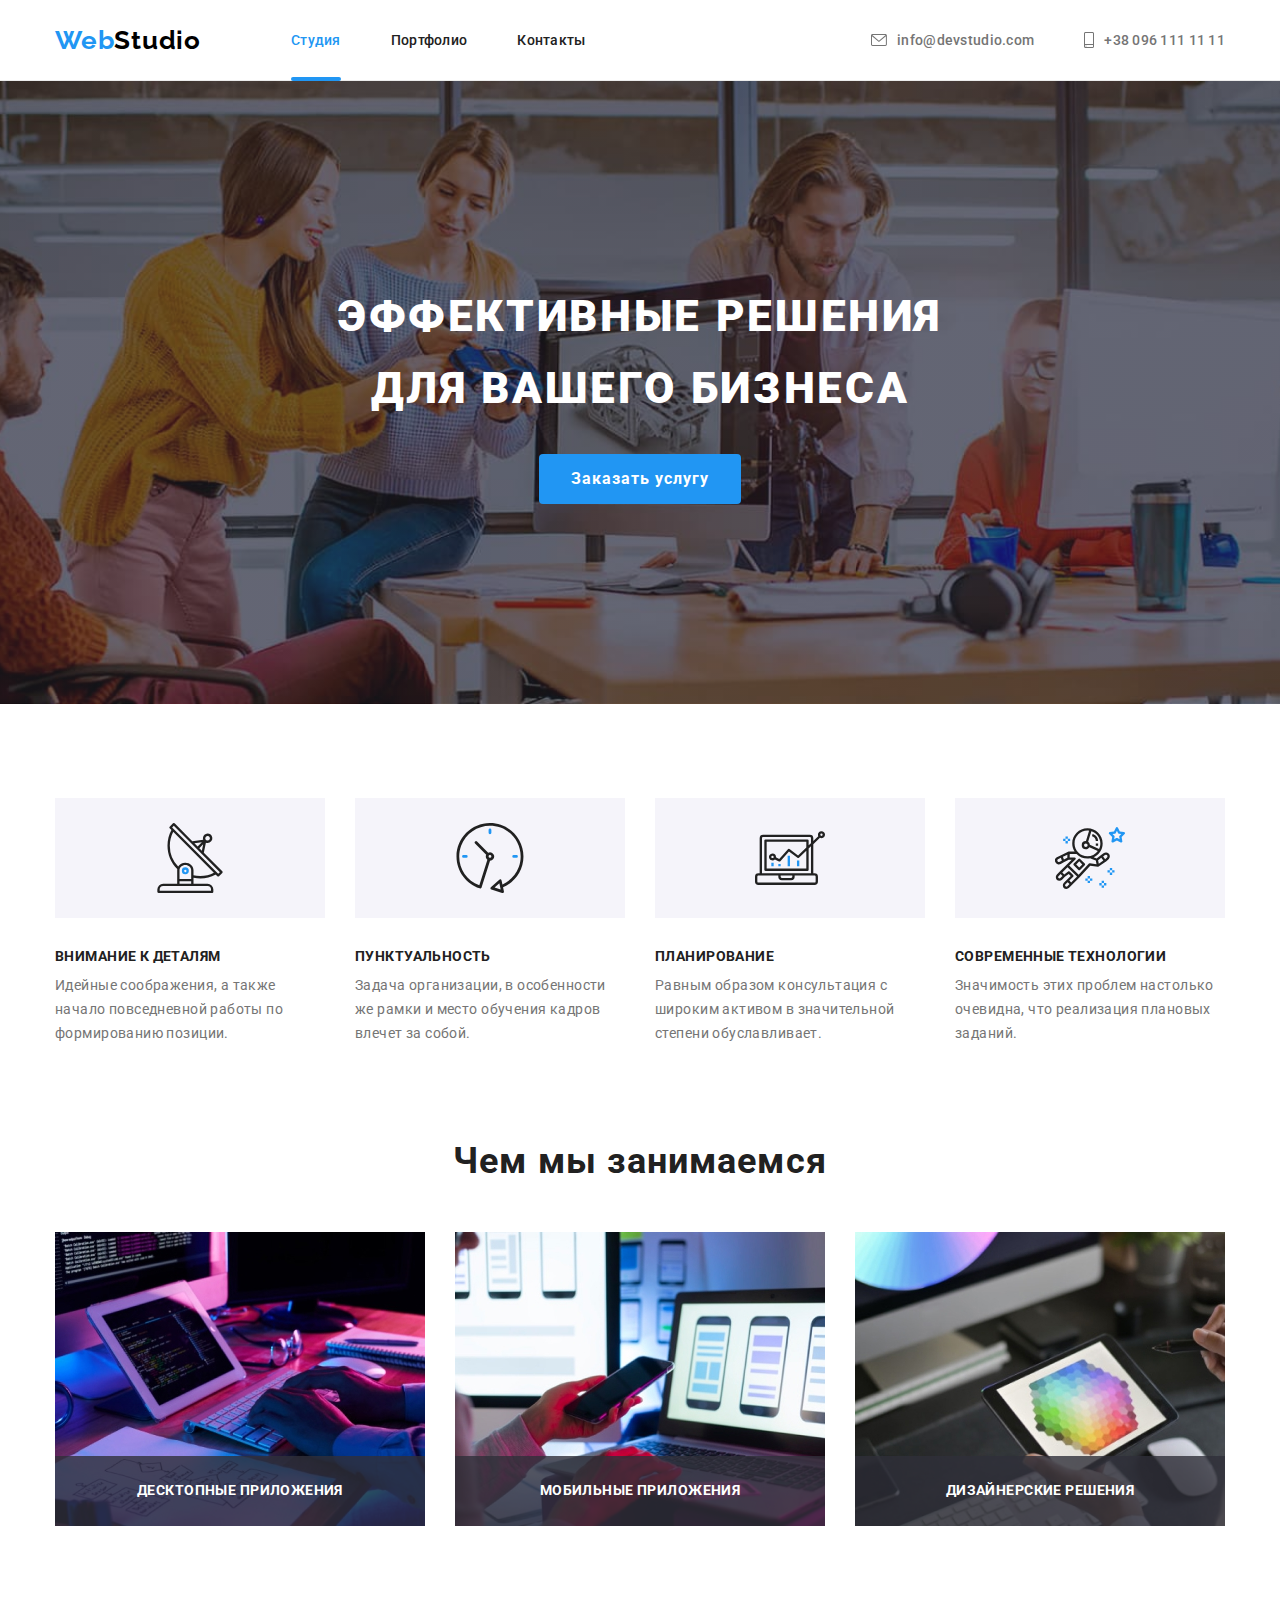
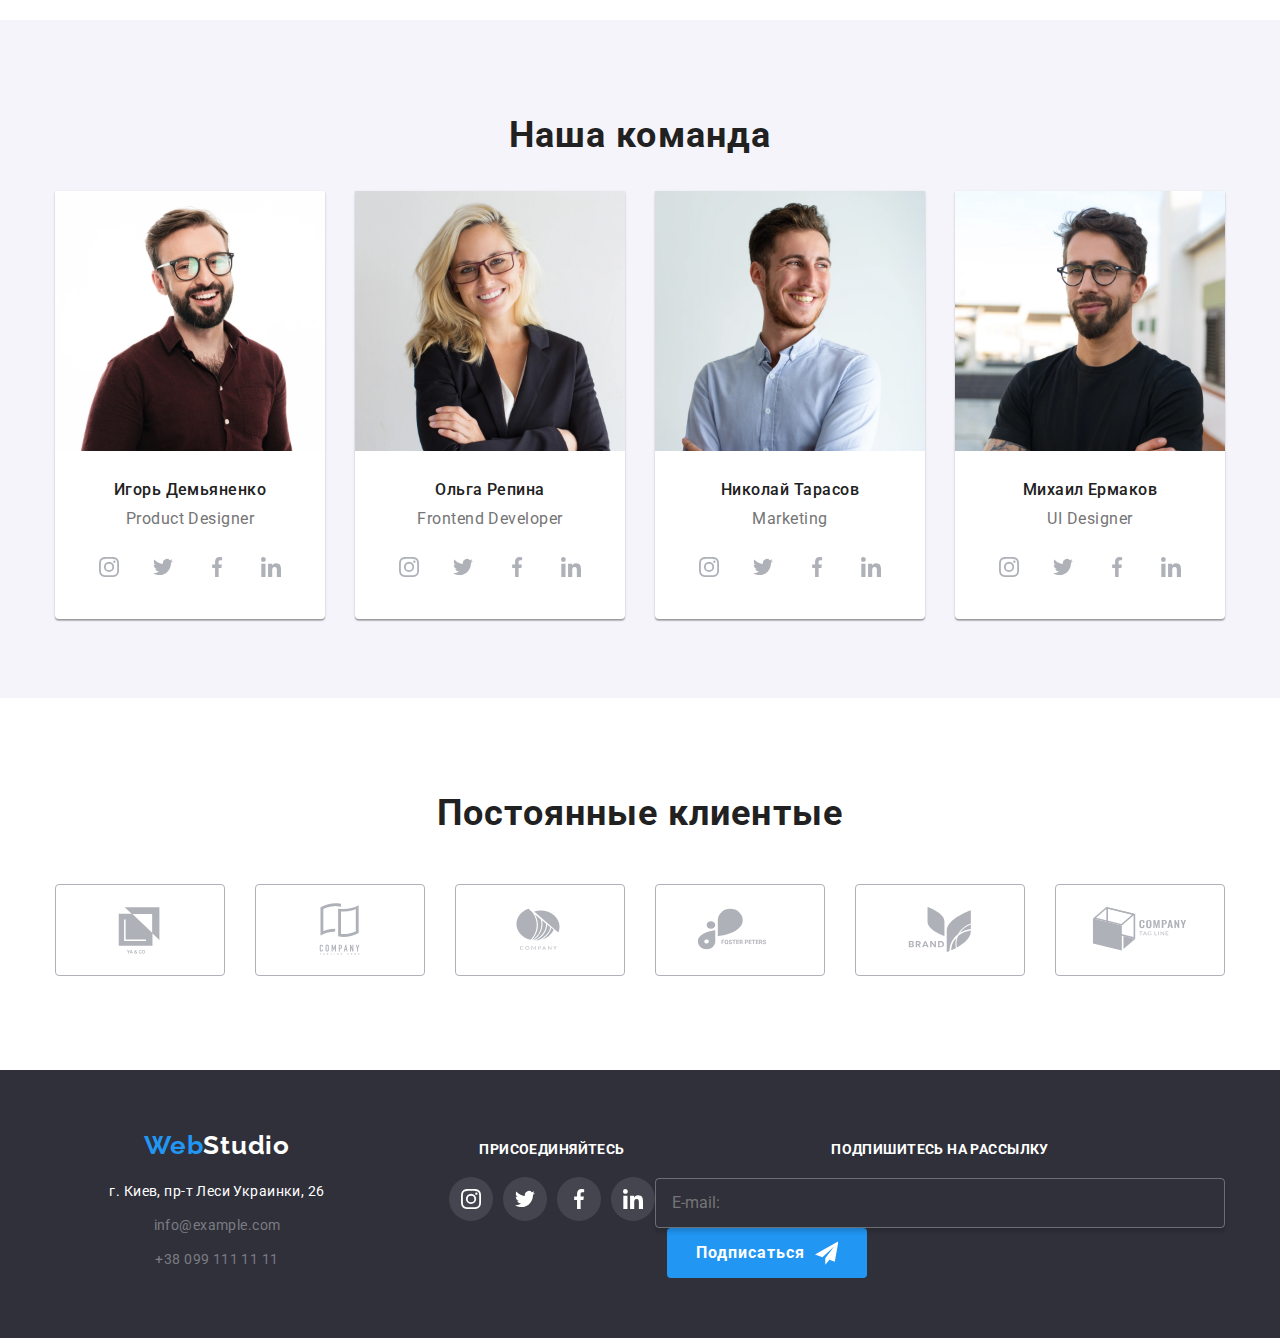
==== commit d09c6c35: "т" ====
--- a/index.html
+++ b/index.html
@@ -114,7 +114,7 @@
         <main>
             <!--BOX-->
             <section class="box">
-                <div class="box__container">
+                <div class="container">
                     <h1 class="box__title">Эффективные решения<br>для вашего бизнеса</h1>
                     <button type="button" class="box__button" data-modal-open>Заказать услугу</button>       
                 </div>    
@@ -579,20 +579,21 @@
                     </ul>
                 </div>
 
-                <div class="footer__subscribe">
-                    <h3 class="subscribe__title">подпишитесь на рассылку</h3>
+            
+                   
                     <form class="subscribe__form">
+                        <h3 class="subscribe__title">подпишитесь на рассылку</h3>
                         <label class="subscribe__label"> 
                           <input type="email" class="subscribe__input" name="email" placeholder="E-mail:"/>
                         </label>
-                          <button type="submit" class="subscribe__button">Подписаться
+                            <button type="submit" class="subscribe__button">Подписаться
                                 <svg class="subscribe__button-icon" width="24"  height="24">
                                     <use href="./images/icon/symbol-defs.svg#icon-icon-send"></use>
                                 </svg>
                             </button>
                        
                     </form>
-                </div>
+                
             </div> 
         </footer>
 
--- a/css/main.min.css
+++ b/css/main.min.css
@@ -1 +1 @@
-:root{--primary-text-color: #757575;--title-text-color: #212121;--accent-color: #2196F3;--color-logo: #000000;--color-background: #2F303A;--color-footer-contact: #FFFFFF60;--background-button-member: #F5F4FA;--primary-color-white: #FFFFFF;--color-box-button: #188CEB}.visually-hidden{position:absolute;width:1px;height:1px;margin:-1px;padding:0;overflow:hidden;border:0;clip:rect(0 0 0 0)}h1,h2,h3,h4,h5,h6,p{margin-top:0;margin-bottom:0}body{font-family:roboto,sans-serif}ul{list-style:none;padding:0;margin:0}img{display:block;max-width:100%;height:auto}.section{padding-top:94px;padding-bottom:94px}.container{width:1200px;padding:0 15px;margin:0 auto}@media screen and (max-width: 480px){.container{width:100%}}@media screen and (min-width: 480px){.container{width:480px}}@media screen and (min-width: 768px){.container{width:768px}}@media screen and (min-width: 1200px){.container{width:1200px}}.backdrop{position:fixed;top:0;left:0;width:100%;height:100%;background-color:rgba(0,0,0,.2);opacity:1;-webkit-transition:opacity 250ms cubic-bezier(0.4, 0, 0.2, 1);transition:opacity 250ms cubic-bezier(0.4, 0, 0.2, 1)}.backdrop.is-hidden{opacity:0;pointer-events:none}.modal{position:absolute;left:50%;top:50%;-webkit-transform:translate(-50%, -50%) scale(1);transform:translate(-50%, -50%) scale(1);padding:40px;-webkit-box-shadow:0px 1px 3px rgba(0,0,0,.12),0px 1px 1px rgba(0,0,0,.14),0px 2px 1px rgba(0,0,0,.2);box-shadow:0px 1px 3px rgba(0,0,0,.12),0px 1px 1px rgba(0,0,0,.14),0px 2px 1px rgba(0,0,0,.2);border-radius:4px;background-color:var(--primary-color-white);-webkit-transition:-webkit-transform 250ms cubic-bezier(0.4, 0, 0.2, 1);transition:-webkit-transform 250ms cubic-bezier(0.4, 0, 0.2, 1);transition:transform 250ms cubic-bezier(0.4, 0, 0.2, 1);transition:transform 250ms cubic-bezier(0.4, 0, 0.2, 1), -webkit-transform 250ms cubic-bezier(0.4, 0, 0.2, 1);width:92%}@media screen and (min-width: 480px){.modal{width:451px}}@media screen and (min-width: 120px){.modal{width:528px}}.backdrop.is-hidden .modal{-webkit-transform:translate(-50%, -50%) scale(1.2);transform:translate(-50%, -50%) scale(1.2)}.modal__button{position:absolute;right:8px;top:8px;padding:0;font-size:0;border-radius:50%;cursor:pointer;border:none;stroke-opacity:.1;-webkit-transition:background-color 250ms cubic-bezier(0.4, 0, 0.2, 1);transition:background-color 250ms cubic-bezier(0.4, 0, 0.2, 1)}.modal__button:hover,.modal__button:focus{fill:var(--accent-color)}.modal__title{font-size:20px;line-height:1.15;text-align:center;letter-spacing:.03em;color:var(--title-text-color);margin-bottom:12px}.modal__item:not(:last-child){margin-bottom:10px}.modal__item:last-child{margin-bottom:20px}.modal__label{position:relative;display:-webkit-box;display:-ms-flexbox;display:flex;-webkit-box-orient:vertical;-webkit-box-direction:normal;-ms-flex-direction:column;flex-direction:column;font-size:12px;line-height:1.17;letter-spacing:.01em;color:var(--primary-text-color)}.modal__label:focus-within .modal__button-icon{fill:var(--accent-color)}.modal__button-icon{position:absolute;left:12px;bottom:11px;fill:var(--title-text-color)}.modal__input{height:40px;border:1px solid rgba(33,33,33,.2);border-radius:4px;outline:none;padding:11px;padding-left:40px;margin-top:4px}.modal__input:focus{border-color:var(--accent-color)}.modal__textarea{height:120px;border:1px solid rgba(33,33,33,.2);border-radius:4px;padding:12px 16px;resize:none;outline:none;margin-top:4px}.modal__textarea:focus{border-color:var(--accent-color)}.modal__item textarea::-webkit-input-placeholder{font-size:14px;line-height:1.14;letter-spacing:.01em;color:rgba(117,117,117,.5)}.modal__item textarea::-moz-placeholder{font-size:14px;line-height:1.14;letter-spacing:.01em;color:rgba(117,117,117,.5)}.modal__item textarea:-ms-input-placeholder{font-size:14px;line-height:1.14;letter-spacing:.01em;color:rgba(117,117,117,.5)}.modal__item textarea::-ms-input-placeholder{font-size:14px;line-height:1.14;letter-spacing:.01em;color:rgba(117,117,117,.5)}.modal__item textarea::placeholder{font-size:14px;line-height:1.14;letter-spacing:.01em;color:rgba(117,117,117,.5)}.modal__label-checkbox{position:relative;display:-webkit-box;display:-ms-flexbox;display:flex;-webkit-box-orient:horizontal;-webkit-box-direction:reverse;-ms-flex-direction:row-reverse;flex-direction:row-reverse;-webkit-box-pack:center;-ms-flex-pack:center;justify-content:center;-webkit-box-align:center;-ms-flex-align:center;align-items:center;margin-bottom:30px;margin-top:20px}.modal__checkbox{-webkit-appearance:none;-moz-appearance:none;appearance:none}.checkbox__icon{width:15px;height:15px;border:2px solid #000;border-radius:2px}.modal__checkbox:checked+.checkbox__icon{background-position:center;border:rgba(0,0,0,0);background-color:var(--accent-color);background-image:url(../images/icon/icon-check2.svg);background-origin:border-box;background-repeat:no-repeat}.checkbox__span{font-size:14px;line-height:1.71;letter-spacing:.03em;color:var(--primary-text-color);margin-left:10px}.modal__link{font-size:14px;line-height:1.71;letter-spacing:.03em;color:var(--accent-color);text-decoration:none;cursor:pointer;-webkit-transition:color 250ms cubic-bezier(0.4, 0, 0.2, 1);transition:color 250ms cubic-bezier(0.4, 0, 0.2, 1)}.modal__link:hover,.modal__link:focus{color:var(--color-box-button);text-decoration:underline}.modal__submit-wrapper{display:-webkit-box;display:-ms-flexbox;display:flex;-webkit-box-pack:center;-ms-flex-pack:center;justify-content:center}.modal__submit{font-family:"Roboto";font-style:normal;font-weight:700;font-size:16px;line-height:1.88;letter-spacing:.06em;padding:10px;width:200px;text-align:center;border:none;-webkit-transition:background-color 250ms cubic-bezier(0.4, 0, 0.2, 1);transition:background-color 250ms cubic-bezier(0.4, 0, 0.2, 1);color:var(--primary-color-white);background-color:var(--accent-color);border-radius:4px;cursor:pointer}.modal__submit:hover,.modal__submit:focus{background-color:var(--color-box-button)}.mobile-menu-btn{border:none;background-color:rgba(0,0,0,0);padding:0;line-height:0;cursor:pointer}.mobile-menu-btn__icon{fill:#000}.mobile-menu-btn__icon:hover,.mobile-menu-btn__icon:hover{fill:var(--accent-color)}@media screen and (max-width: 767px){.mobile-menu{position:fixed;z-index:5;top:0;left:0;background-color:#fff;width:100%;height:795px;overflow:auto;opacity:0;visibility:hidden;pointer-events:none;-webkit-transition:opacity 250ms linear,visibility 250ms linear;transition:opacity 250ms linear,visibility 250ms linear}.mobile-menu.is-open{opacity:1;visibility:visible;pointer-events:auto}.mobile-menu__container{position:relative;padding-top:48px;padding-bottom:48px;padding-left:40px}.mobile-menu__close-btn{position:absolute;top:10px;right:15px;border:none;background-color:rgba(0,0,0,0);padding:0;line-height:0;cursor:pointer}.mobile-menu__close-btn:hover,.mobile-menu__close-btn:focus{fill:var(--accent-color)}.mobile-menu__link{font-weight:500;font-size:40px;line-height:1.17;letter-spacing:.02em;text-decoration:none;color:var(--title-text-color)}.mobile-menu__link:hover,.mobile-menu__link:focus{color:var(--accent-color)}.mobile-menu__list>li{margin-bottom:32px}.mobile-menu__list{margin-bottom:302px}.mobile-menu__contact-link--phone{font-weight:500;font-size:34px;line-height:1.17;letter-spacing:.02em;text-decoration:none;color:var(--accent-color)}.mobile-menu__contact-link--email{font-weight:500;font-size:24px;line-height:1.17;letter-spacing:.02em;text-decoration:none;color:var(--primary-text-color)}.mobile-menu__contact>li{margin-top:32px}.mobile-menu__contact{margin-bottom:64px}.mobile__nav-link--current{color:var(--accent-color)}.mobile-menu__social-link{font-weight:500;font-size:18px;line-height:1.22;letter-spacing:.02em;text-decoration:none;color:var(--accent-color)}.mobile-menu__social-list{display:-webkit-box;display:-ms-flexbox;display:flex;-webkit-box-align:center;-ms-flex-align:center;align-items:center}.mobile-menu__social-list>li{margin-right:20px}}@media screen and (min-width: 768px){.mobile-menu{display:none}.mobile-menu-btn{display:none}}.logo{color:var(--accent-color);font-family:Raleway,cursive;font-weight:700;font-size:26px;line-height:1.17;text-decoration:none;text-transform:none;letter-spacing:.03em}.logo__color{color:var(--color-logo)}.header__container{display:-webkit-box;display:-ms-flexbox;display:flex;-webkit-box-pack:justify;-ms-flex-pack:justify;justify-content:space-between;-webkit-box-align:center;-ms-flex-align:center;align-items:center}.contact__item{display:-webkit-box;display:-ms-flexbox;display:flex;-webkit-box-align:center;-ms-flex-align:center;align-items:center}@media screen and (max-width: 767px){.header{border-bottom:1px solid #ececec}.header__container{padding-top:10px;padding-bottom:10px}.nav-list{display:none}.contact{display:none;color:var(--primary-text-color)}}@media screen and (min-width: 768px){.contact{display:block}.header{border-bottom:1px solid #ececec}.navigation,.nav-list{display:-webkit-box;display:-ms-flexbox;display:flex;-webkit-box-align:center;-ms-flex-align:center;align-items:center}.nav-list__item{position:relative}.nav-list{margin-left:90px}.nav-list__item:not(:last-child){margin-right:50px}.nav-list__link{display:block;padding-top:32px;padding-bottom:32px}.nav-list__link,.contact__link{-webkit-transition:color 250ms cubic-bezier(0.4, 0, 0.2, 1);transition:color 250ms cubic-bezier(0.4, 0, 0.2, 1)}.nav-list__link--current::after{content:"";position:absolute;left:0;bottom:-1px;display:block;width:100%;height:4px;border-radius:2px;background-color:var(--accent-color)}.nav-list .nav-list__link--current{color:var(--accent-color)}.contact{margin-left:auto}.contact__link{color:var(--primary-text-color);font-weight:500;font-size:14px;line-height:1.17;text-decoration:none;text-transform:none;letter-spacing:.02em}.contact__icon{fill:currentColor;margin-right:10px}.nav-list__link,.contact__link{color:var(--title-text-color);font-weight:500;font-size:14px;line-height:1.17;text-decoration:none;text-transform:none;letter-spacing:.02em}.nav-list__link:hover,.nav-list__link:focus,.contact__link:hover,.contact__link:focus{color:var(--accent-color)}.contact__link,.contact__link{display:-webkit-box;display:-ms-flexbox;display:flex;-webkit-box-align:center;-ms-flex-align:center;align-items:center;color:#757575}.contact__link:hover,.contact__link:focus,.contact__link:hover,.contact__link:focus{color:var(--accent-color)}.link.contact__link:focus,.link.contact__link::after{cursor:pointer;fill:currentColor;-webkit-transition:color 250ms cubic-bezier(0.4, 0, 0.2, 1);transition:color 250ms cubic-bezier(0.4, 0, 0.2, 1)}.contact__item:first-child{margin-bottom:10px}}@media screen and (min-width: 1200px){.contact__item:first-child{margin-bottom:0}.navigation,.nav-list,.contact{display:-webkit-box;display:-ms-flexbox;display:flex;-webkit-box-align:center;-ms-flex-align:center;align-items:center}.header{border-bottom:1px solid #ececec}.header__container{display:-webkit-box;display:-ms-flexbox;display:flex;-webkit-box-pack:center;-ms-flex-pack:center;justify-content:center}.nav-list{margin-left:90px}.nav-list__item{position:relative}.nav-list__link{display:block;padding-top:32px;padding-bottom:32px}.contact{margin-left:auto}.contact__item+.contact__item{margin-left:50px}.nav-list__link,.contact__link{-webkit-transition:color 250ms cubic-bezier(0.4, 0, 0.2, 1);transition:color 250ms cubic-bezier(0.4, 0, 0.2, 1)}.nav-list__link--current::after{content:"";position:absolute;left:0;bottom:-1px;display:block;width:100%;height:4px;border-radius:2px;background-color:var(--accent-color)}.nav-list .nav-list__link--current{color:var(--accent-color)}.contact__link{color:var(--primary-text-color);font-weight:500;font-size:14px;line-height:1.17;text-decoration:none;text-transform:none;letter-spacing:.02em}.contact__icon{fill:currentColor;margin-right:10px}.nav-list__link,.contact__link{color:var(--title-text-color);font-weight:500;font-size:14px;line-height:1.17;text-decoration:none;text-transform:none;letter-spacing:.02em}.nav-list__link:hover,.nav-list__link:focus,.contact__link:hover,.contact__link:focus{color:var(--accent-color)}.contact__link,.contact__link{display:-webkit-box;display:-ms-flexbox;display:flex;-webkit-box-align:center;-ms-flex-align:center;align-items:center;color:#757575}.contact__link:hover,.contact__link:focus,.contact__link:hover,.contact__link:focus{color:var(--accent-color)}.link.contact__link:focus,.link.contact__link::after{cursor:pointer;fill:currentColor;-webkit-transition:color 250ms cubic-bezier(0.4, 0, 0.2, 1);transition:color 250ms cubic-bezier(0.4, 0, 0.2, 1)}}.box{padding-top:118px;padding-bottom:118px;text-align:center;background-image:-webkit-gradient(linear, left top, left bottom, from(rgba(47, 48, 58, 0.4)), to(rgba(47, 48, 58, 0.4))),url(.././images/img/hero/progressive-jpeg/hero-bg-mob_480x400-progressive.jpeg);background-image:linear-gradient(rgba(47, 48, 58, 0.4), rgba(47, 48, 58, 0.4)),url(.././images/img/hero/progressive-jpeg/hero-bg-mob_480x400-progressive.jpeg);background-repeat:no-repeat;background-position:center;background-size:cover;background-color:#2f303a;max-width:1600px;margin:0 auto;padding:0 15px}.box__title{width:696px;margin-bottom:30px;color:var(--primary-color-white);font-weight:900;font-size:44px;line-height:1.62;text-align:center;text-transform:uppercase;letter-spacing:.06em}.box__button{color:var(--primary-color-white);background-color:var(--accent-color);font-family:Roboto,sans-serif;font-weight:700;font-size:16px;line-height:1.88;letter-spacing:.06em;cursor:pointer;-webkit-transition:color 250ms cubic-bezier(0.4, 0, 0.2, 1);transition:color 250ms cubic-bezier(0.4, 0, 0.2, 1);border:0px;border-radius:4px;padding:10px 32px;border:rgba(0,0,0,0);text-align:center;display:-webkit-box;display:-ms-flexbox;display:flex;-webkit-box-align:center;-ms-flex-align:center;align-items:center;margin:0 auto}.box__button:hover,.box__button:focus{background-color:var(--color-box-button)}@media screen and (max-width: 768px){.box{padding-top:118px;padding-bottom:118px;background-image:-webkit-gradient(linear, left top, left bottom, from(rgba(47, 48, 58, 0.4)), to(rgba(47, 48, 58, 0.4))),url(.././images/img/hero/progressive-jpeg/hero-bg-mob_480x400-progressive.jpeg);background-image:linear-gradient(rgba(47, 48, 58, 0.4), rgba(47, 48, 58, 0.4)),url(.././images/img/hero/progressive-jpeg/hero-bg-mob_480x400-progressive.jpeg)}.box__title{font-size:26px;line-height:1.62;width:360px;text-align:center;margin:auto;padding-bottom:30px}}@media screen and (max-width: 768px)and (min-device-pixel-ratio: 2),screen and (max-width: 768px)and (-webkit-min-device-pixel-ratio: 2),screen and (max-width: 768px)and (min-resolution: 192dpi),screen and (max-width: 768px)and (min-resolution: 2dppx){.box{background-image:-webkit-gradient(linear, left top, left bottom, from(rgba(47, 48, 58, 0.4)), to(rgba(47, 48, 58, 0.4))),url(.././images/img/hero/progressive-jpeg/hero-bg-mob_960x800@2x-progressive.jpeg);background-image:linear-gradient(rgba(47, 48, 58, 0.4), rgba(47, 48, 58, 0.4)),url(.././images/img/hero/progressive-jpeg/hero-bg-mob_960x800@2x-progressive.jpeg)}}@media screen and (min-width: 768px){.box__title{font-size:26px;line-height:1.62;width:360px;margin:auto;padding-bottom:30px}.box{padding-top:118px;padding-bottom:118px;background-image:-webkit-gradient(linear, left top, left bottom, from(rgba(47, 48, 58, 0.4)), to(rgba(47, 48, 58, 0.4))),url(.././images/img/hero/progressive-jpeg/hero-bg-tab_768x400-progressive.jpeg);background-image:linear-gradient(rgba(47, 48, 58, 0.4), rgba(47, 48, 58, 0.4)),url(.././images/img/hero/progressive-jpeg/hero-bg-tab_768x400-progressive.jpeg)}}@media screen and (min-width: 768px)and (min-device-pixel-ratio: 2),screen and (min-width: 768px)and (-webkit-min-device-pixel-ratio: 2),screen and (min-width: 768px)and (min-resolution: 192dpi),screen and (min-width: 768px)and (min-resolution: 2dppx){.box{background-image:-webkit-gradient(linear, left top, left bottom, from(rgba(47, 48, 58, 0.4)), to(rgba(47, 48, 58, 0.4))),url(.././images/img/hero/progressive-jpeg/hero-bg-tab_1536x800@2x-progressive.jpeg);background-image:linear-gradient(rgba(47, 48, 58, 0.4), rgba(47, 48, 58, 0.4)),url(.././images/img/hero/progressive-jpeg/hero-bg-tab_1536x800@2x-progressive.jpeg)}}@media screen and (min-width: 1200px){.box__title{font-size:44px;line-height:1.62;width:696px;margin:auto;padding-bottom:30px}.box{padding-top:200px;padding-bottom:200px;background-image:-webkit-gradient(linear, left top, left bottom, from(rgba(47, 48, 58, 0.4)), to(rgba(47, 48, 58, 0.4))),url(.././images/img/hero/progressive-jpeg/hero-bg-lap_1600x600-progressive.jpeg);background-image:linear-gradient(rgba(47, 48, 58, 0.4), rgba(47, 48, 58, 0.4)),url(.././images/img/hero/progressive-jpeg/hero-bg-lap_1600x600-progressive.jpeg)}}@media screen and (min-width: 1200px)and (min-device-pixel-ratio: 2),screen and (min-width: 1200px)and (-webkit-min-device-pixel-ratio: 2),screen and (min-width: 1200px)and (min-resolution: 192dpi),screen and (min-width: 1200px)and (min-resolution: 2dppx){.box{background-image:-webkit-gradient(linear, left top, left bottom, from(rgba(47, 48, 58, 0.4)), to(rgba(47, 48, 58, 0.4))),url(.././images/img/hero/progressive-jpeg/hero-bg-lap_1600x600@2x-progressive.jpeg);background-image:linear-gradient(rgba(47, 48, 58, 0.4), rgba(47, 48, 58, 0.4)),url(.././images/img/hero/progressive-jpeg/hero-bg-lap_1600x600@2x-progressive.jpeg)}}@media screen and (max-width: 768px){.benefits-list .benefits-list__item:not(:last-child){margin-bottom:30px}.benefits-list__link{max-width:450px;height:120px;background-color:#f5f4fa;margin-bottom:30px;display:-webkit-box;display:-ms-flexbox;display:flex;-webkit-box-align:center;-ms-flex-align:center;align-items:center;-webkit-box-pack:center;-ms-flex-pack:center;justify-content:center}.benefits-list__title{color:var(--title-text-color);font-weight:700;font-size:14px;line-height:1.17;text-transform:uppercase;letter-spacing:.03em;margin-bottom:10px;text-align:center}.benefits-list__text{color:var(--primary-text-color);font-size:14px;line-height:1.71;text-transform:none;letter-spacing:.03em;max-width:450px}}@media screen and (min-width: 768px){.benefits-list{display:-webkit-box;display:-ms-flexbox;display:flex;-ms-flex-wrap:wrap;flex-wrap:wrap;margin:-15px}.benefits-list__item{margin:15px;-ms-flex-preferred-size:calc((100% - 60px)/4);flex-basis:calc((100% - 60px)/4)}.benefits-list__link{width:354px;height:120px;background-color:#f5f4fa;margin-bottom:30px;display:-webkit-box;display:-ms-flexbox;display:flex;-webkit-box-align:center;-ms-flex-align:center;align-items:center;-webkit-box-pack:center;-ms-flex-pack:center;justify-content:center}.benefits-list__title{color:var(--title-text-color);font-weight:700;font-size:14px;line-height:1.17;text-transform:uppercase;letter-spacing:.03em;margin-bottom:10px}.benefits-list__text{color:var(--primary-text-color);font-size:14px;line-height:1.71;text-transform:none;letter-spacing:.03em;max-width:354px}}@media screen and (min-width: 1200px){.benefits-list{display:-webkit-box;display:-ms-flexbox;display:flex;margin:-15px}.benefits-list__item{margin:15px;-ms-flex-preferred-size:calc((100% - 120px)/4);flex-basis:calc((100% - 120px)/4)}.benefits-list__link{width:270px;height:120px;background-color:#f5f4fa;margin-bottom:30px;display:-webkit-box;display:-ms-flexbox;display:flex;-webkit-box-align:center;-ms-flex-align:center;align-items:center;-webkit-box-pack:center;-ms-flex-pack:center;justify-content:center}.benefits-list__title{color:var(--title-text-color);font-weight:700;font-size:14px;line-height:1.17;text-transform:uppercase;letter-spacing:.03em;margin-bottom:10px}.benefits-list__text{color:var(--primary-text-color);font-size:14px;line-height:1.71;text-transform:none;letter-spacing:.03em;max-width:270px}}@media screen and (max-width: 1200px){.section__directions{display:none}}.section.section__directions{padding-top:0}.section__title{color:var(--title-text-color);font-weight:700;font-size:36px;line-height:1.17;text-align:center;text-transform:none;letter-spacing:.03em}.directions-list{display:-webkit-box;display:-ms-flexbox;display:flex}.directions-list__item{position:relative}.directions-list__item+.directions-list__item{margin-left:30px}.directions-list__text{position:absolute;bottom:0;width:100%;height:70px;display:-webkit-box;display:-ms-flexbox;display:flex;-webkit-box-align:center;-ms-flex-align:center;align-items:center;-webkit-box-pack:center;-ms-flex-pack:center;justify-content:center;font-weight:700;font-size:14px;line-height:1.14;letter-spacing:.03em;text-transform:uppercase;color:var(--primary-color-white);background:rgba(47,48,58,.8)}.section__team{background-color:var(--background-button-member)}.team-list{display:-webkit-box;display:-ms-flexbox;display:flex;-webkit-box-pack:center;-ms-flex-pack:center;justify-content:center}.team-list__item{background-color:var(--primary-color-white);-webkit-box-shadow:0px 1px 3px rgba(0,0,0,.12),0px 1px 1px rgba(0,0,0,.14),0px 2px 1px rgba(0,0,0,.2);box-shadow:0px 1px 3px rgba(0,0,0,.12),0px 1px 1px rgba(0,0,0,.14),0px 2px 1px rgba(0,0,0,.2);border-radius:0px 0px 4px 4px}.team-list__container{padding:30px 0}.team-list__title{color:var(--title-text-color);font-weight:500;font-size:16px;line-height:1.17;text-align:center;text-transform:none;letter-spacing:.03em}.team-list__text{margin-top:10px;color:var(--primary-text-color);font-size:16px;line-height:1.17;text-align:center;text-transform:none;letter-spacing:.03em}.social-list{display:-webkit-box;display:-ms-flexbox;display:flex;-webkit-box-pack:center;-ms-flex-pack:center;justify-content:center;margin-top:16px}.social-list__item+.social-list__item{margin-left:10px}@media screen and (max-width: 768px){.team-list{-webkit-box-orient:vertical;-webkit-box-direction:normal;-ms-flex-direction:column;flex-direction:column;-webkit-box-align:center;-ms-flex-align:center;align-items:center;margin-top:30px}.team-list__item{max-width:450px;margin:0}.team-list__item+.team-list__item{margin-top:30px}.section__title{color:var(--title-text-color);font-weight:700;font-size:28px;line-height:1.17;text-align:center;text-transform:none;letter-spacing:.03em}}@media screen and (min-width: 768px){.team-list{-ms-flex-wrap:wrap;flex-wrap:wrap;margin:-15px}.team-list__item{margin:15px;-ms-flex-preferred-size:calc((100% - 60px)/2);flex-basis:calc((100% - 60px)/2)}.section__title{margin-bottom:30px}}@media screen and (min-width: 1200px){.team-list{-ms-flex-wrap:nowrap;flex-wrap:nowrap;-webkit-box-orient:horizontal;-webkit-box-direction:normal;-ms-flex-direction:row;flex-direction:row;margin-top:50px}.section__title{margin-bottom:50px}.team-list__item{margin:0;max-width:270px}.team-list__item+.team-list__item{margin-left:30px}}.social-list__link{display:-webkit-box;display:-ms-flexbox;display:flex;-webkit-box-align:center;-ms-flex-align:center;align-items:center;-webkit-box-pack:center;-ms-flex-pack:center;justify-content:center;width:44px;height:44px;background-color:rgba(0,0,0,0);border-radius:50%;-webkit-transition:background-color 250ms cubic-bezier(0.4, 0, 0.2, 1);transition:background-color 250ms cubic-bezier(0.4, 0, 0.2, 1)}.social-list__link:hover,.social-list__link:focus{background-color:var(--color-box-button)}.social-list__icon{fill:#afb1b8;-webkit-transition:fill 250ms cubic-bezier(0.4, 0, 0.2, 1);transition:fill 250ms cubic-bezier(0.4, 0, 0.2, 1)}.social-list__link:hover .social-list__icon,.social-list__link:focus .social-list__icon{fill:var(--primary-color-white)}.clients-list{display:-webkit-box;display:-ms-flexbox;display:flex;margin-top:50px;-webkit-box-pack:center;-ms-flex-pack:center;justify-content:center}.clients-list__item{-webkit-box-align:center;-ms-flex-align:center;align-items:center;-webkit-box-pack:center;-ms-flex-pack:center;justify-content:center}.clients-list__link{display:-webkit-box;display:-ms-flexbox;display:flex;-webkit-box-align:center;-ms-flex-align:center;align-items:center;-webkit-box-pack:center;-ms-flex-pack:center;justify-content:center;fill:#afb1b8;line-height:0;font-size:0;border:1px solid #afb1b8;border-radius:4px;-webkit-transition:border-color 250ms cubic-bezier(0.4, 0, 0.2, 1);transition:border-color 250ms cubic-bezier(0.4, 0, 0.2, 1)}.clients-list__link:hover,.clients-list__link:focus{border-color:var(--color-box-button)}.clients-list__icon{width:106px;height:60px;fill:#afb1b8;-webkit-transition:fill 250ms cubic-bezier(0.4, 0, 0.2, 1);transition:fill 250ms cubic-bezier(0.4, 0, 0.2, 1)}.clients-list__link:hover .clients-list__icon,.clients-list__link:focus .clients-list__icon{fill:var(--color-box-button)}@media screen and (max-width: 768px){.section__title{margin-bottom:30px}.clients-list{-ms-flex-wrap:wrap;flex-wrap:wrap;margin:-15px}.clients-list__item{margin:15px;-ms-flex-preferred-size:calc((100% - 60px)/2);flex-basis:calc((100% - 60px)/2)}.clients-list__link{margin-right:0;width:210px;height:92px}}@media screen and (min-width: 768px){.section__title{font-size:28px}.clients-list{-ms-flex-wrap:wrap;flex-wrap:wrap;margin:-15px}.clients-list__item{margin:15px;-ms-flex-preferred-size:calc((100% - 90px)/3);flex-basis:calc((100% - 90px)/3)}.clients-list__link{width:226px;height:92px}}@media screen and (min-width: 1200px){.section__title{font-size:36px}.clients-list{-ms-flex-wrap:nowrap;flex-wrap:nowrap;-webkit-box-orient:horizontal;-webkit-box-direction:normal;-ms-flex-direction:row;flex-direction:row;margin:0}.clients-list__link{width:170px;height:92px;margin:0}}.footer__container{display:-webkit-box;display:-ms-flexbox;display:flex;-webkit-box-align:baseline;-ms-flex-align:baseline;align-items:baseline}.footer{background-color:var(--color-background);padding:60px 0}.footer__contacts{-webkit-box-flex:1;-ms-flex-positive:1;flex-grow:1}.address{margin-top:20px}.address__list{display:-webkit-box;display:-ms-flexbox;display:flex;-webkit-box-orient:vertical;-webkit-box-direction:normal;-ms-flex-direction:column;flex-direction:column}.address__item+.address__item{margin-top:10px}.footer__logo{color:var(--accent-color);font-family:Raleway;font-weight:700;font-size:26px;line-height:1.17;text-decoration:none;text-transform:none;letter-spacing:.03em}.footer-color{color:var(--primary-color-white)}.footer__address{color:var(--primary-color-white);font-style:normal;font-size:14px;line-height:1.71;text-decoration:none;text-transform:none;letter-spacing:.03em}.footer__link{color:var(--color-footer-contact);font-style:normal;font-size:14px;line-height:1.71;text-decoration:none;text-transform:none;letter-spacing:.03em}.footer-social{margin-left:70px}.footer-title{color:var(--primary-color-white);font-style:normal;font-weight:700;font-size:14px;line-height:1.17;text-transform:uppercase;letter-spacing:.03em}.footer-social-list{display:-webkit-box;display:-ms-flexbox;display:flex;-webkit-box-pack:center;-ms-flex-pack:center;justify-content:center;margin-top:20px}.footer-social-list__item+.footer-social-list__item{margin-left:10px}.footer-social-list__link{display:-webkit-box;display:-ms-flexbox;display:flex;-webkit-box-align:center;-ms-flex-align:center;align-items:center;-webkit-box-pack:center;-ms-flex-pack:center;justify-content:center;width:44px;height:44px;background-color:rgba(0,0,0,0);border-radius:50%;background-color:rgba(255,255,255,.1);-webkit-transition:background-color 250ms cubic-bezier(0.4, 0, 0.2, 1);transition:background-color 250ms cubic-bezier(0.4, 0, 0.2, 1)}.footer-social-list__link:hover,.footer-social-list__link:focus{background-color:var(--accent-color)}.footer-social-list__icon{fill:var(--primary-color-white)}.footer__subscribe{margin-left:93px}.subscribe__title{font-weight:700;font-size:14px;line-height:1.14;letter-spacing:.03em;text-transform:uppercase;margin-bottom:20px;color:var(--primary-color-white)}.subscribe__input{-webkit-box-flex:1;-ms-flex:1 0 auto;flex:1 0 auto;border-radius:4px;padding:15px 16px;background-color:rgba(0,0,0,0);border:1px solid rgba(255,255,255,.3);-webkit-box-shadow:0px 4px 4px rgba(0,0,0,.15);box-shadow:0px 4px 4px rgba(0,0,0,.15);color:var(--primary-color-white);-webkit-transition:border 250ms cubic-bezier(0.4, 0, 0.2, 1);transition:border 250ms cubic-bezier(0.4, 0, 0.2, 1)}.subscribe__label{position:relative;display:-webkit-box;display:-ms-flexbox;display:flex;width:570px;fill:#fff}.subscribe__button{display:-webkit-box;display:-ms-flexbox;display:flex;-webkit-box-align:center;-ms-flex-align:center;align-items:center;text-align:center;-webkit-box-pack:space-evenly;-ms-flex-pack:space-evenly;justify-content:space-evenly;font-family:Roboto,sans-serif;font-style:normal;font-weight:700;font-size:16px;line-height:1.88;letter-spacing:.06em;width:200px;height:50px;border-radius:4px;border:none;margin-left:12px;color:var(--primary-color-white);background-color:var(--accent-color);cursor:pointer;-webkit-transition:color 250ms cubic-bezier(0.4, 0, 0.2, 1);transition:color 250ms cubic-bezier(0.4, 0, 0.2, 1);padding:10px 29px}.subscribe__button:hover,.subscribe__button:focus{background-color:var(--color-box-button)}.subscribe__button-icon{margin-left:10px;fill:var(--primary-color-white)}@media screen and (max-width: 768px){.footer{min-height:620px}.footer__container{display:-webkit-box;display:-ms-flexbox;display:flex;-webkit-box-orient:vertical;-webkit-box-direction:normal;-ms-flex-direction:column;flex-direction:column;-webkit-box-align:center;-ms-flex-align:center;align-items:center}.footer__contacts{display:-webkit-box;display:-ms-flexbox;display:flex;-webkit-box-orient:vertical;-webkit-box-direction:normal;-ms-flex-direction:column;flex-direction:column;-webkit-box-align:center;-ms-flex-align:center;align-items:center;-webkit-box-flex:0;-ms-flex-positive:0;flex-grow:0;margin-bottom:60px}.address__list{-webkit-box-align:center;-ms-flex-align:center;align-items:center}.footer-social{margin-bottom:60px}}@media screen and (min-width: 768px){.footer__container{display:-webkit-box;display:-ms-flexbox;display:flex;-ms-flex-wrap:wrap;flex-wrap:wrap;-ms-flex-pack:distribute;justify-content:space-around;text-align:center}.footer{min-height:480px}.footer-social{margin-left:70px}}@media screen and (max-width: 1200px){.footer-social{display:-webkit-box;display:-ms-flexbox;display:flex;-webkit-box-orient:vertical;-webkit-box-direction:normal;-ms-flex-direction:column;flex-direction:column;-webkit-box-align:center;-ms-flex-align:center;align-items:center;margin:0}.footer__subscribe{width:450px;margin:0;text-align:center;margin:60px auto 0}.subscribe__label{width:100%;-webkit-box-orient:vertical;-webkit-box-direction:normal;-ms-flex-direction:column;flex-direction:column;-webkit-box-align:center;-ms-flex-align:center;align-items:center}.subscribe__input{width:100%;margin-bottom:20px}.subscribe__button{margin:0}}@media screen and (min-width: 1200px){.footer{min-height:260px}.footer__container{display:-webkit-box;display:-ms-flexbox;display:flex;-webkit-box-align:baseline;-ms-flex-align:baseline;align-items:baseline}}.filter-list{display:-webkit-box;display:-ms-flexbox;display:flex;margin-bottom:50px}.filter-list__item+.filter-list__item{margin-left:8px}.filter-list__button{margin:0 auto;border-radius:4px;padding:6px 22px;-webkit-transition-property:color;transition-property:color;font-family:Roboto,sans-serif;color:var(--title-text-color);background-color:var(--background-button-member);font-weight:500;font-size:16px;line-height:1.63;letter-spacing:.03em;cursor:pointer;border:rgba(0,0,0,0);border-radius:4px;-webkit-transition:background-color 250ms cubic-bezier(0.4, 0, 0.2, 1),color 250ms cubic-bezier(0.4, 0, 0.2, 1),-webkit-box-shadow 250ms cubic-bezier(0.4, 0, 0.2, 1);transition:background-color 250ms cubic-bezier(0.4, 0, 0.2, 1),color 250ms cubic-bezier(0.4, 0, 0.2, 1),-webkit-box-shadow 250ms cubic-bezier(0.4, 0, 0.2, 1);transition:background-color 250ms cubic-bezier(0.4, 0, 0.2, 1),color 250ms cubic-bezier(0.4, 0, 0.2, 1),box-shadow 250ms cubic-bezier(0.4, 0, 0.2, 1);transition:background-color 250ms cubic-bezier(0.4, 0, 0.2, 1),color 250ms cubic-bezier(0.4, 0, 0.2, 1),box-shadow 250ms cubic-bezier(0.4, 0, 0.2, 1),-webkit-box-shadow 250ms cubic-bezier(0.4, 0, 0.2, 1)}.filter-list__button:hover,.filter-list__button:focus{background-color:var(--accent-color);color:var(--primary-color-white)}.projects-list{display:-webkit-box;display:-ms-flexbox;display:flex;-ms-flex-wrap:wrap;flex-wrap:wrap;margin:-15px}.projects-list__item{margin:15px}.projects-list__link{text-decoration:none;display:block;-webkit-transition:background-color 250ms cubic-bezier(0.4, 0, 0.2, 1);transition:background-color 250ms cubic-bezier(0.4, 0, 0.2, 1)}.projects-list__link:hover,.projects-list__link:focus{-webkit-box-shadow:0px 1px 1px rgba(0,0,0,.12),0px 4px 4px rgba(0,0,0,.06),1px 4px 6px rgba(0,0,0,.16);box-shadow:0px 1px 1px rgba(0,0,0,.12),0px 4px 4px rgba(0,0,0,.06),1px 4px 6px rgba(0,0,0,.16)}.projects-list__overlay-text{position:absolute;bottom:0;width:100%;height:100%;display:block;padding:63px 24px;text-align:center;font-size:18px;line-height:1.56;letter-spacing:.03em;color:#fff;background-color:rgba(33,150,243,.9);-webkit-transition:-webkit-transform 250ms cubic-bezier(0.4, 0, 0.2, 1);transition:-webkit-transform 250ms cubic-bezier(0.4, 0, 0.2, 1);transition:transform 250ms cubic-bezier(0.4, 0, 0.2, 1);transition:transform 250ms cubic-bezier(0.4, 0, 0.2, 1), -webkit-transform 250ms cubic-bezier(0.4, 0, 0.2, 1);-webkit-transform:translateY(101%);transform:translateY(101%)}.projects-list__link:hover .projects-list__overlay-text,.projects-list__link:focus .projects-list__overlay-text{-webkit-transform:translateY(0%);transform:translateY(0%)}.projects-list__overlay{position:relative;overflow:hidden}.projects-list__container{padding:20px 24px;border-right:1px solid #ececec;border-bottom:1px solid #ececec;border-left:1px solid #ececec}.projects-list__title{color:var(--title-text-color);font-weight:700;font-size:18px;line-height:2;letter-spacing:.06em}.projects-list__text{color:var(--primary-text-color);font-size:16px;line-height:1.88;letter-spacing:.03em}.filter-list__item:not(:last-child){margin-right:8px}@media screen and (max-width: 767px){.filter-list{display:-webkit-box;display:-ms-flexbox;display:flex;-ms-flex-wrap:wrap;flex-wrap:wrap;margin-bottom:30px}.filter-list__item:nth-child(-n+3){margin-bottom:15px}.filter-list__item:nth-child(3){margin-left:0}.projects-list{-webkit-box-orient:vertical;-webkit-box-direction:normal;-ms-flex-direction:column;flex-direction:column;-webkit-box-align:center;-ms-flex-align:center;align-items:center}.projects-list__item{-ms-flex-preferred-size:100%;flex-basis:100%}}@media screen and (min-width: 768px){.projects-list__item{-ms-flex-preferred-size:calc((100% - 60px)/2);flex-basis:calc((100% - 60px)/2)}.filter-list{display:-webkit-box;display:-ms-flexbox;display:flex;-webkit-box-pack:center;-ms-flex-pack:center;justify-content:center;margin-bottom:30px}}@media screen and (min-width: 0)and (max-width: 1200px){.section{padding-top:60px;padding-bottom:60px}}@media screen and (min-width: 768px)and (max-width: 1200px){.projects-list__container--bot{padding-bottom:56px}}@media screen and (min-width: 1200px){.filter-list{-ms-flex-wrap:wrap;flex-wrap:wrap;margin-bottom:50px;-webkit-box-pack:center;-ms-flex-pack:center;justify-content:center}.projects-list__item{-ms-flex-preferred-size:calc((100% - 90px)/3);flex-basis:calc((100% - 90px)/3)}}/*# sourceMappingURL=main.min.css.map */+:root{--primary-text-color: #757575;--title-text-color: #212121;--accent-color: #2196F3;--color-logo: #000000;--color-background: #2F303A;--color-footer-contact: #FFFFFF60;--background-button-member: #F5F4FA;--primary-color-white: #FFFFFF;--color-box-button: #188CEB}.visually-hidden{position:absolute;width:1px;height:1px;margin:-1px;padding:0;overflow:hidden;border:0;clip:rect(0 0 0 0)}h1,h2,h3,h4,h5,h6,p{margin-top:0;margin-bottom:0}body{font-family:roboto,sans-serif}ul{list-style:none;padding:0;margin:0}img{display:block;max-width:100%;height:auto}.section{padding-top:94px;padding-bottom:94px}.container{width:1200px;padding:0 15px;margin:0 auto}@media screen and (min-width: 480px){.container{width:480px}}@media screen and (min-width: 768px){.container{width:768px}}@media screen and (min-width: 1200px){.container{width:1200px}}.backdrop{position:fixed;top:0;left:0;width:100%;height:100%;background-color:rgba(0,0,0,.2);opacity:1;-webkit-transition:opacity 250ms cubic-bezier(0.4, 0, 0.2, 1);transition:opacity 250ms cubic-bezier(0.4, 0, 0.2, 1)}.backdrop.is-hidden{opacity:0;pointer-events:none}.modal{position:absolute;left:50%;top:50%;-webkit-transform:translate(-50%, -50%) scale(1);transform:translate(-50%, -50%) scale(1);padding:40px;-webkit-box-shadow:0px 1px 3px rgba(0,0,0,.12),0px 1px 1px rgba(0,0,0,.14),0px 2px 1px rgba(0,0,0,.2);box-shadow:0px 1px 3px rgba(0,0,0,.12),0px 1px 1px rgba(0,0,0,.14),0px 2px 1px rgba(0,0,0,.2);border-radius:4px;background-color:var(--primary-color-white);-webkit-transition:-webkit-transform 250ms cubic-bezier(0.4, 0, 0.2, 1);transition:-webkit-transform 250ms cubic-bezier(0.4, 0, 0.2, 1);transition:transform 250ms cubic-bezier(0.4, 0, 0.2, 1);transition:transform 250ms cubic-bezier(0.4, 0, 0.2, 1), -webkit-transform 250ms cubic-bezier(0.4, 0, 0.2, 1);width:92%}@media screen and (min-width: 480px){.modal{width:451px}}@media screen and (min-width: 1200px){.modal{width:528px}}.backdrop.is-hidden .modal{-webkit-transform:translate(-50%, -50%) scale(1.2);transform:translate(-50%, -50%) scale(1.2)}.modal__button{position:absolute;right:8px;top:8px;padding:0;font-size:0;border-radius:50%;cursor:pointer;border:none;stroke-opacity:.1;-webkit-transition:background-color 250ms cubic-bezier(0.4, 0, 0.2, 1);transition:background-color 250ms cubic-bezier(0.4, 0, 0.2, 1)}.modal__button:hover,.modal__button:focus{fill:var(--accent-color)}.modal__title{font-size:20px;line-height:1.15;text-align:center;letter-spacing:.03em;color:var(--title-text-color);margin-bottom:12px}.modal__item:not(:last-child){margin-bottom:10px}.modal__item:last-child{margin-bottom:20px}.modal__label{position:relative;display:-webkit-box;display:-ms-flexbox;display:flex;-webkit-box-orient:vertical;-webkit-box-direction:normal;-ms-flex-direction:column;flex-direction:column;font-size:12px;line-height:1.17;letter-spacing:.01em;color:var(--primary-text-color)}.modal__label:focus-within .modal__button-icon{fill:var(--accent-color)}.modal__button-icon{position:absolute;left:12px;bottom:11px;fill:var(--title-text-color)}.modal__input{height:40px;border:1px solid rgba(33,33,33,.2);border-radius:4px;outline:none;padding:11px;padding-left:40px;margin-top:4px}.modal__input:focus{border-color:var(--accent-color)}.modal__textarea{height:120px;border:1px solid rgba(33,33,33,.2);border-radius:4px;padding:12px 16px;resize:none;outline:none;margin-top:4px}.modal__textarea:focus{border-color:var(--accent-color)}.modal__item textarea::-webkit-input-placeholder{font-size:14px;line-height:1.14;letter-spacing:.01em;color:rgba(117,117,117,.5)}.modal__item textarea::-moz-placeholder{font-size:14px;line-height:1.14;letter-spacing:.01em;color:rgba(117,117,117,.5)}.modal__item textarea:-ms-input-placeholder{font-size:14px;line-height:1.14;letter-spacing:.01em;color:rgba(117,117,117,.5)}.modal__item textarea::-ms-input-placeholder{font-size:14px;line-height:1.14;letter-spacing:.01em;color:rgba(117,117,117,.5)}.modal__item textarea::placeholder{font-size:14px;line-height:1.14;letter-spacing:.01em;color:rgba(117,117,117,.5)}.modal__label-checkbox{position:relative;display:-webkit-box;display:-ms-flexbox;display:flex;-webkit-box-orient:horizontal;-webkit-box-direction:reverse;-ms-flex-direction:row-reverse;flex-direction:row-reverse;-webkit-box-pack:center;-ms-flex-pack:center;justify-content:center;-webkit-box-align:center;-ms-flex-align:center;align-items:center;margin-bottom:30px;margin-top:20px}.modal__checkbox{-webkit-appearance:none;-moz-appearance:none;appearance:none}.checkbox__icon{width:15px;height:15px;border:2px solid #000;border-radius:2px}.modal__checkbox:checked+.checkbox__icon{background-position:center;border:rgba(0,0,0,0);background-color:var(--accent-color);background-image:url(../images/icon/icon-check2.svg);background-origin:border-box;background-repeat:no-repeat}.checkbox__span{font-size:14px;line-height:1.71;letter-spacing:.03em;color:var(--primary-text-color);margin-left:10px}.modal__link{font-size:14px;line-height:1.71;letter-spacing:.03em;color:var(--accent-color);text-decoration:none;cursor:pointer;-webkit-transition:color 250ms cubic-bezier(0.4, 0, 0.2, 1);transition:color 250ms cubic-bezier(0.4, 0, 0.2, 1)}.modal__link:hover,.modal__link:focus{color:var(--color-box-button);text-decoration:underline}.modal__submit-wrapper{display:-webkit-box;display:-ms-flexbox;display:flex;-webkit-box-pack:center;-ms-flex-pack:center;justify-content:center}.modal__submit{font-family:"Roboto";font-style:normal;font-weight:700;font-size:16px;line-height:1.88;letter-spacing:.06em;padding:10px;width:200px;text-align:center;border:none;-webkit-transition:background-color 250ms cubic-bezier(0.4, 0, 0.2, 1);transition:background-color 250ms cubic-bezier(0.4, 0, 0.2, 1);color:var(--primary-color-white);background-color:var(--accent-color);border-radius:4px;cursor:pointer}.modal__submit:hover,.modal__submit:focus{background-color:var(--color-box-button)}.mobile-menu-btn{border:none;background-color:rgba(0,0,0,0);padding:0;line-height:0;cursor:pointer}.mobile-menu-btn__icon{fill:#000}.mobile-menu-btn__icon:hover,.mobile-menu-btn__icon:hover{fill:var(--accent-color)}@media screen and (max-width: 767px){.mobile-menu{position:fixed;z-index:5;top:0;left:0;background-color:#fff;width:100%;height:795px;overflow:auto;opacity:0;visibility:hidden;pointer-events:none;-webkit-transition:opacity 250ms linear,visibility 250ms linear;transition:opacity 250ms linear,visibility 250ms linear}.mobile-menu.is-open{opacity:1;visibility:visible;pointer-events:auto}.mobile-menu__container{position:relative;padding-top:48px;padding-bottom:48px;padding-left:40px}.mobile-menu__close-btn{position:absolute;top:10px;right:15px;border:none;background-color:rgba(0,0,0,0);padding:0;line-height:0;cursor:pointer}.mobile-menu__close-btn:hover,.mobile-menu__close-btn:focus{fill:var(--accent-color)}.mobile-menu__link{font-weight:500;font-size:40px;line-height:1.17;letter-spacing:.02em;text-decoration:none;color:var(--title-text-color)}.mobile-menu__link:hover,.mobile-menu__link:focus{color:var(--accent-color)}.mobile-menu__list>li{margin-bottom:32px}.mobile-menu__list{margin-bottom:302px}.mobile-menu__contact-link--phone{font-weight:500;font-size:34px;line-height:1.17;letter-spacing:.02em;text-decoration:none;color:var(--accent-color)}.mobile-menu__contact-link--email{font-weight:500;font-size:24px;line-height:1.17;letter-spacing:.02em;text-decoration:none;color:var(--primary-text-color)}.mobile-menu__contact>li{margin-top:32px}.mobile-menu__contact{margin-bottom:64px}.mobile__nav-link--current{color:var(--accent-color)}.mobile-menu__social-link{font-weight:500;font-size:18px;line-height:1.22;letter-spacing:.02em;text-decoration:none;color:var(--accent-color)}.mobile-menu__social-list{display:-webkit-box;display:-ms-flexbox;display:flex;-webkit-box-align:center;-ms-flex-align:center;align-items:center}.mobile-menu__social-list>li{margin-right:20px}}@media screen and (min-width: 768px){.mobile-menu{display:none}.mobile-menu-btn{display:none}}.logo{color:var(--accent-color);font-family:Raleway,cursive;font-weight:700;font-size:26px;line-height:1.17;text-decoration:none;text-transform:none;letter-spacing:.03em}.logo__color{color:var(--color-logo)}.header__container{display:-webkit-box;display:-ms-flexbox;display:flex;-webkit-box-pack:justify;-ms-flex-pack:justify;justify-content:space-between;-webkit-box-align:center;-ms-flex-align:center;align-items:center}.contact__item{display:-webkit-box;display:-ms-flexbox;display:flex;-webkit-box-align:center;-ms-flex-align:center;align-items:center}@media screen and (max-width: 767px){.header{border-bottom:1px solid #ececec}.header__container{padding-top:10px;padding-bottom:10px}.nav-list{display:none}.contact{display:none;color:var(--primary-text-color)}}@media screen and (min-width: 768px){.contact{display:block}.header{border-bottom:1px solid #ececec}.navigation,.nav-list{display:-webkit-box;display:-ms-flexbox;display:flex;-webkit-box-align:center;-ms-flex-align:center;align-items:center}.nav-list__item{position:relative}.nav-list{margin-left:90px}.nav-list__item:not(:last-child){margin-right:50px}.nav-list__link{display:block;padding-top:32px;padding-bottom:32px}.nav-list__link,.contact__link{-webkit-transition:color 250ms cubic-bezier(0.4, 0, 0.2, 1);transition:color 250ms cubic-bezier(0.4, 0, 0.2, 1)}.nav-list__link--current::after{content:"";position:absolute;left:0;bottom:-1px;display:block;width:100%;height:4px;border-radius:2px;background-color:var(--accent-color)}.nav-list .nav-list__link--current{color:var(--accent-color)}.contact{margin-left:auto}.contact__link{color:var(--primary-text-color);font-weight:500;font-size:14px;line-height:1.17;text-decoration:none;text-transform:none;letter-spacing:.02em}.contact__icon{fill:currentColor;margin-right:10px}.nav-list__link,.contact__link{color:var(--title-text-color);font-weight:500;font-size:14px;line-height:1.17;text-decoration:none;text-transform:none;letter-spacing:.02em}.nav-list__link:hover,.nav-list__link:focus,.contact__link:hover,.contact__link:focus{color:var(--accent-color)}.contact__link,.contact__link{display:-webkit-box;display:-ms-flexbox;display:flex;-webkit-box-align:center;-ms-flex-align:center;align-items:center;color:#757575}.contact__link:hover,.contact__link:focus,.contact__link:hover,.contact__link:focus{color:var(--accent-color)}.link.contact__link:focus,.link.contact__link::after{cursor:pointer;fill:currentColor;-webkit-transition:color 250ms cubic-bezier(0.4, 0, 0.2, 1);transition:color 250ms cubic-bezier(0.4, 0, 0.2, 1)}.contact__item:first-child{margin-bottom:10px}}@media screen and (min-width: 1200px){.contact__item:first-child{margin-bottom:0}.navigation,.nav-list,.contact{display:-webkit-box;display:-ms-flexbox;display:flex;-webkit-box-align:center;-ms-flex-align:center;align-items:center}.header{border-bottom:1px solid #ececec}.header__container{display:-webkit-box;display:-ms-flexbox;display:flex;-webkit-box-pack:center;-ms-flex-pack:center;justify-content:center}.nav-list{margin-left:90px}.nav-list__item{position:relative}.nav-list__link{display:block;padding-top:32px;padding-bottom:32px}.contact{margin-left:auto}.contact__item+.contact__item{margin-left:50px}.nav-list__link,.contact__link{-webkit-transition:color 250ms cubic-bezier(0.4, 0, 0.2, 1);transition:color 250ms cubic-bezier(0.4, 0, 0.2, 1)}.nav-list__link--current::after{content:"";position:absolute;left:0;bottom:-1px;display:block;width:100%;height:4px;border-radius:2px;background-color:var(--accent-color)}.nav-list .nav-list__link--current{color:var(--accent-color)}.contact__link{color:var(--primary-text-color);font-weight:500;font-size:14px;line-height:1.17;text-decoration:none;text-transform:none;letter-spacing:.02em}.contact__icon{fill:currentColor;margin-right:10px}.nav-list__link,.contact__link{color:var(--title-text-color);font-weight:500;font-size:14px;line-height:1.17;text-decoration:none;text-transform:none;letter-spacing:.02em}.nav-list__link:hover,.nav-list__link:focus,.contact__link:hover,.contact__link:focus{color:var(--accent-color)}.contact__link,.contact__link{display:-webkit-box;display:-ms-flexbox;display:flex;-webkit-box-align:center;-ms-flex-align:center;align-items:center;color:#757575}.contact__link:hover,.contact__link:focus,.contact__link:hover,.contact__link:focus{color:var(--accent-color)}.link.contact__link:focus,.link.contact__link::after{cursor:pointer;fill:currentColor;-webkit-transition:color 250ms cubic-bezier(0.4, 0, 0.2, 1);transition:color 250ms cubic-bezier(0.4, 0, 0.2, 1)}}.box{padding-top:118px;padding-bottom:118px;text-align:center;background-image:-webkit-gradient(linear, left top, left bottom, from(rgba(47, 48, 58, 0.4)), to(rgba(47, 48, 58, 0.4))),url(.././images/img/hero/progressive-jpeg/hero-bg-mob_480x400-progressive.jpeg);background-image:linear-gradient(rgba(47, 48, 58, 0.4), rgba(47, 48, 58, 0.4)),url(.././images/img/hero/progressive-jpeg/hero-bg-mob_480x400-progressive.jpeg);background-repeat:no-repeat;background-position:center;background-size:cover;background-color:#2f303a;max-width:1600px;margin:0 auto}.box__title{width:696px;margin-bottom:30px;color:var(--primary-color-white);font-weight:900;font-size:44px;line-height:1.62;text-align:center;text-transform:uppercase;letter-spacing:.06em}.box__button{color:var(--primary-color-white);background-color:var(--accent-color);font-family:Roboto,sans-serif;font-weight:700;font-size:16px;line-height:1.88;letter-spacing:.06em;cursor:pointer;-webkit-transition:color 250ms cubic-bezier(0.4, 0, 0.2, 1);transition:color 250ms cubic-bezier(0.4, 0, 0.2, 1);border:0px;border-radius:4px;padding:10px 32px;border:rgba(0,0,0,0);text-align:center;display:-webkit-box;display:-ms-flexbox;display:flex;-webkit-box-align:center;-ms-flex-align:center;align-items:center;margin:0 auto}.box__button:hover,.box__button:focus{background-color:var(--color-box-button)}@media screen and (max-width: 767px){.box{padding-top:118px;padding-bottom:118px;background-image:-webkit-gradient(linear, left top, left bottom, from(rgba(47, 48, 58, 0.4)), to(rgba(47, 48, 58, 0.4))),url(.././images/img/hero/progressive-jpeg/hero-bg-mob_480x400-progressive.jpeg);background-image:linear-gradient(rgba(47, 48, 58, 0.4), rgba(47, 48, 58, 0.4)),url(.././images/img/hero/progressive-jpeg/hero-bg-mob_480x400-progressive.jpeg)}.box__title{font-size:26px;line-height:1.62;width:360px;text-align:center;margin:auto;margin-bottom:30px}}@media screen and (max-width: 767px)and (min-device-pixel-ratio: 2),screen and (max-width: 767px)and (-webkit-min-device-pixel-ratio: 2),screen and (max-width: 767px)and (min-resolution: 192dpi),screen and (max-width: 767px)and (min-resolution: 2dppx){.box{background-image:-webkit-gradient(linear, left top, left bottom, from(rgba(47, 48, 58, 0.4)), to(rgba(47, 48, 58, 0.4))),url(.././images/img/hero/progressive-jpeg/hero-bg-mob_960x800@2x-progressive.jpeg);background-image:linear-gradient(rgba(47, 48, 58, 0.4), rgba(47, 48, 58, 0.4)),url(.././images/img/hero/progressive-jpeg/hero-bg-mob_960x800@2x-progressive.jpeg)}}@media screen and (min-width: 768px){.box__title{font-size:26px;line-height:1.62;width:360px;margin:auto;margin-bottom:30px}.box{padding-top:118px;padding-bottom:118px;background-image:-webkit-gradient(linear, left top, left bottom, from(rgba(47, 48, 58, 0.4)), to(rgba(47, 48, 58, 0.4))),url(.././images/img/hero/progressive-jpeg/hero-bg-tab_768x400-progressive.jpeg);background-image:linear-gradient(rgba(47, 48, 58, 0.4), rgba(47, 48, 58, 0.4)),url(.././images/img/hero/progressive-jpeg/hero-bg-tab_768x400-progressive.jpeg)}}@media screen and (min-width: 768px)and (min-device-pixel-ratio: 2),screen and (min-width: 768px)and (-webkit-min-device-pixel-ratio: 2),screen and (min-width: 768px)and (min-resolution: 192dpi),screen and (min-width: 768px)and (min-resolution: 2dppx){.box{background-image:-webkit-gradient(linear, left top, left bottom, from(rgba(47, 48, 58, 0.4)), to(rgba(47, 48, 58, 0.4))),url(.././images/img/hero/progressive-jpeg/hero-bg-tab_1536x800@2x-progressive.jpeg);background-image:linear-gradient(rgba(47, 48, 58, 0.4), rgba(47, 48, 58, 0.4)),url(.././images/img/hero/progressive-jpeg/hero-bg-tab_1536x800@2x-progressive.jpeg)}}@media screen and (min-width: 1200px){.box__title{font-size:44px;line-height:1.62;width:696px;margin:auto;margin-bottom:30px}.box{padding-top:200px;padding-bottom:200px;background-image:-webkit-gradient(linear, left top, left bottom, from(rgba(47, 48, 58, 0.4)), to(rgba(47, 48, 58, 0.4))),url(.././images/img/hero/progressive-jpeg/hero-bg-lap_1600x600-progressive.jpeg);background-image:linear-gradient(rgba(47, 48, 58, 0.4), rgba(47, 48, 58, 0.4)),url(.././images/img/hero/progressive-jpeg/hero-bg-lap_1600x600-progressive.jpeg)}}@media screen and (min-width: 1200px)and (min-device-pixel-ratio: 2),screen and (min-width: 1200px)and (-webkit-min-device-pixel-ratio: 2),screen and (min-width: 1200px)and (min-resolution: 192dpi),screen and (min-width: 1200px)and (min-resolution: 2dppx){.box{background-image:-webkit-gradient(linear, left top, left bottom, from(rgba(47, 48, 58, 0.4)), to(rgba(47, 48, 58, 0.4))),url(.././images/img/hero/progressive-jpeg/hero-bg-lap_1600x600@2x-progressive.jpeg);background-image:linear-gradient(rgba(47, 48, 58, 0.4), rgba(47, 48, 58, 0.4)),url(.././images/img/hero/progressive-jpeg/hero-bg-lap_1600x600@2x-progressive.jpeg)}}@media screen and (max-width: 768px){.benefits-list .benefits-list__item:not(:last-child){margin-bottom:30px}.benefits-list__link{max-width:450px;height:120px;background-color:#f5f4fa;margin-bottom:30px;display:-webkit-box;display:-ms-flexbox;display:flex;-webkit-box-align:center;-ms-flex-align:center;align-items:center;-webkit-box-pack:center;-ms-flex-pack:center;justify-content:center}.benefits-list__title{color:var(--title-text-color);font-weight:700;font-size:14px;line-height:1.17;text-transform:uppercase;letter-spacing:.03em;margin-bottom:10px;text-align:center}.benefits-list__text{color:var(--primary-text-color);font-size:14px;line-height:1.71;text-transform:none;letter-spacing:.03em;max-width:450px}}@media screen and (min-width: 768px){.benefits-list{display:-webkit-box;display:-ms-flexbox;display:flex;-ms-flex-wrap:wrap;flex-wrap:wrap;margin:-15px}.benefits-list__item{margin:15px;-ms-flex-preferred-size:calc((100% - 60px)/4);flex-basis:calc((100% - 60px)/4)}.benefits-list__link{width:354px;height:120px;background-color:#f5f4fa;margin-bottom:30px;display:-webkit-box;display:-ms-flexbox;display:flex;-webkit-box-align:center;-ms-flex-align:center;align-items:center;-webkit-box-pack:center;-ms-flex-pack:center;justify-content:center}.benefits-list__title{color:var(--title-text-color);font-weight:700;font-size:14px;line-height:1.17;text-transform:uppercase;letter-spacing:.03em;margin-bottom:10px}.benefits-list__text{color:var(--primary-text-color);font-size:14px;line-height:1.71;text-transform:none;letter-spacing:.03em;max-width:354px}}@media screen and (min-width: 1200px){.benefits-list{display:-webkit-box;display:-ms-flexbox;display:flex;margin:-15px}.benefits-list__item{margin:15px;-ms-flex-preferred-size:calc((100% - 120px)/4);flex-basis:calc((100% - 120px)/4)}.benefits-list__link{width:270px;height:120px;background-color:#f5f4fa;margin-bottom:30px;display:-webkit-box;display:-ms-flexbox;display:flex;-webkit-box-align:center;-ms-flex-align:center;align-items:center;-webkit-box-pack:center;-ms-flex-pack:center;justify-content:center}.benefits-list__title{color:var(--title-text-color);font-weight:700;font-size:14px;line-height:1.17;text-transform:uppercase;letter-spacing:.03em;margin-bottom:10px}.benefits-list__text{color:var(--primary-text-color);font-size:14px;line-height:1.71;text-transform:none;letter-spacing:.03em;max-width:270px}}@media screen and (max-width: 1200px){.section__directions{display:none}}.section.section__directions{padding-top:0}.section__title{color:var(--title-text-color);font-weight:700;font-size:36px;line-height:1.17;text-align:center;text-transform:none;letter-spacing:.03em}.directions-list{display:-webkit-box;display:-ms-flexbox;display:flex}.directions-list__item{position:relative}.directions-list__item+.directions-list__item{margin-left:30px}.directions-list__text{position:absolute;bottom:0;width:100%;height:70px;display:-webkit-box;display:-ms-flexbox;display:flex;-webkit-box-align:center;-ms-flex-align:center;align-items:center;-webkit-box-pack:center;-ms-flex-pack:center;justify-content:center;font-weight:700;font-size:14px;line-height:1.14;letter-spacing:.03em;text-transform:uppercase;color:var(--primary-color-white);background:rgba(47,48,58,.8)}.section__team{background-color:var(--background-button-member)}.team-list{display:-webkit-box;display:-ms-flexbox;display:flex;-webkit-box-pack:center;-ms-flex-pack:center;justify-content:center}.team-list__item{background-color:var(--primary-color-white);-webkit-box-shadow:0px 1px 3px rgba(0,0,0,.12),0px 1px 1px rgba(0,0,0,.14),0px 2px 1px rgba(0,0,0,.2);box-shadow:0px 1px 3px rgba(0,0,0,.12),0px 1px 1px rgba(0,0,0,.14),0px 2px 1px rgba(0,0,0,.2);border-radius:0px 0px 4px 4px}.team-list__container{padding:30px 0}.team-list__title{color:var(--title-text-color);font-weight:500;font-size:16px;line-height:1.17;text-align:center;text-transform:none;letter-spacing:.03em}.team-list__text{margin-top:10px;color:var(--primary-text-color);font-size:16px;line-height:1.17;text-align:center;text-transform:none;letter-spacing:.03em}.social-list{display:-webkit-box;display:-ms-flexbox;display:flex;-webkit-box-pack:center;-ms-flex-pack:center;justify-content:center;margin-top:16px}.social-list__item+.social-list__item{margin-left:10px}@media screen and (max-width: 767px){.team-list{-webkit-box-orient:vertical;-webkit-box-direction:normal;-ms-flex-direction:column;flex-direction:column;-webkit-box-align:center;-ms-flex-align:center;align-items:center}.team-list__item{max-width:450px;margin:0}.team-list__item+.team-list__item{margin-top:30px}.section__title{color:var(--title-text-color);font-weight:700;font-size:28px;line-height:1.17;text-align:center;text-transform:none;letter-spacing:.03em}}@media screen and (min-width: 768px){.team-list{-ms-flex-wrap:wrap;flex-wrap:wrap;margin:-15px}.team-list__item{margin:15px;-ms-flex-preferred-size:calc((100% - 60px)/2);flex-basis:calc((100% - 60px)/2)}.section__title{margin-bottom:30px}}@media screen and (min-width: 1200px){.team-list{-ms-flex-wrap:nowrap;flex-wrap:nowrap;-webkit-box-orient:horizontal;-webkit-box-direction:normal;-ms-flex-direction:row;flex-direction:row}.section__title{margin-bottom:50px}.team-list__item{margin:0;max-width:270px}.team-list__item+.team-list__item{margin-left:30px}}.social-list__link{display:-webkit-box;display:-ms-flexbox;display:flex;-webkit-box-align:center;-ms-flex-align:center;align-items:center;-webkit-box-pack:center;-ms-flex-pack:center;justify-content:center;width:44px;height:44px;background-color:rgba(0,0,0,0);border-radius:50%;-webkit-transition:background-color 250ms cubic-bezier(0.4, 0, 0.2, 1);transition:background-color 250ms cubic-bezier(0.4, 0, 0.2, 1)}.social-list__link:hover,.social-list__link:focus{background-color:var(--color-box-button)}.social-list__icon{fill:#afb1b8;-webkit-transition:fill 250ms cubic-bezier(0.4, 0, 0.2, 1);transition:fill 250ms cubic-bezier(0.4, 0, 0.2, 1)}.social-list__link:hover .social-list__icon,.social-list__link:focus .social-list__icon{fill:var(--primary-color-white)}.clients-list{display:-webkit-box;display:-ms-flexbox;display:flex;margin-top:50px;-webkit-box-pack:center;-ms-flex-pack:center;justify-content:center}.clients-list__item{-webkit-box-align:center;-ms-flex-align:center;align-items:center;-webkit-box-pack:center;-ms-flex-pack:center;justify-content:center}.clients-list__link{display:-webkit-box;display:-ms-flexbox;display:flex;-webkit-box-align:center;-ms-flex-align:center;align-items:center;-webkit-box-pack:center;-ms-flex-pack:center;justify-content:center;fill:#afb1b8;line-height:0;font-size:0;border:1px solid #afb1b8;border-radius:4px;-webkit-transition:border-color 250ms cubic-bezier(0.4, 0, 0.2, 1);transition:border-color 250ms cubic-bezier(0.4, 0, 0.2, 1)}.clients-list__link:hover,.clients-list__link:focus{border-color:var(--color-box-button)}.clients-list__icon{width:106px;height:60px;fill:#afb1b8;-webkit-transition:fill 250ms cubic-bezier(0.4, 0, 0.2, 1);transition:fill 250ms cubic-bezier(0.4, 0, 0.2, 1)}.clients-list__link:hover .clients-list__icon,.clients-list__link:focus .clients-list__icon{fill:var(--color-box-button)}@media screen and (max-width: 768px){.section__title{margin-bottom:30px}.clients-list{-ms-flex-wrap:wrap;flex-wrap:wrap;margin:-15px}.clients-list__item{margin:15px;-ms-flex-preferred-size:calc((100% - 60px)/2);flex-basis:calc((100% - 60px)/2)}.clients-list__link{margin-right:0;width:210px;height:92px}}@media screen and (min-width: 768px){.section__title{font-size:28px}.clients-list{-ms-flex-wrap:wrap;flex-wrap:wrap;margin:-15px}.clients-list__item{margin:15px;-ms-flex-preferred-size:calc((100% - 90px)/3);flex-basis:calc((100% - 90px)/3)}.clients-list__link{width:226px;height:92px}}@media screen and (min-width: 1200px){.section__title{font-size:36px}.clients-list{-ms-flex-wrap:nowrap;flex-wrap:nowrap}.clients-list__link{width:170px;height:92px}}.footer__container{display:-webkit-box;display:-ms-flexbox;display:flex;-webkit-box-align:baseline;-ms-flex-align:baseline;align-items:baseline}.footer{background-color:var(--color-background);padding:60px 0}.footer__contacts{-webkit-box-flex:1;-ms-flex-positive:1;flex-grow:1}.address{margin-top:20px}.address__list{display:-webkit-box;display:-ms-flexbox;display:flex;-webkit-box-orient:vertical;-webkit-box-direction:normal;-ms-flex-direction:column;flex-direction:column}.address__item+.address__item{margin-top:10px}.footer__logo{color:var(--accent-color);font-family:Raleway;font-weight:700;font-size:26px;line-height:1.17;text-decoration:none;text-transform:none;letter-spacing:.03em}.footer-color{color:var(--primary-color-white)}.footer__address{color:var(--primary-color-white);font-style:normal;font-size:14px;line-height:1.71;text-decoration:none;text-transform:none;letter-spacing:.03em}.footer__link{color:var(--color-footer-contact);font-style:normal;font-size:14px;line-height:1.71;text-decoration:none;text-transform:none;letter-spacing:.03em}.footer-social{margin-left:70px}.footer-title{color:var(--primary-color-white);font-style:normal;font-weight:700;font-size:14px;line-height:1.17;text-transform:uppercase;letter-spacing:.03em}.footer-social-list{display:-webkit-box;display:-ms-flexbox;display:flex;-webkit-box-pack:center;-ms-flex-pack:center;justify-content:center;margin-top:20px}.footer-social-list__item+.footer-social-list__item{margin-left:10px}.footer-social-list__link{display:-webkit-box;display:-ms-flexbox;display:flex;-webkit-box-align:center;-ms-flex-align:center;align-items:center;-webkit-box-pack:center;-ms-flex-pack:center;justify-content:center;width:44px;height:44px;background-color:rgba(0,0,0,0);border-radius:50%;background-color:rgba(255,255,255,.1);-webkit-transition:background-color 250ms cubic-bezier(0.4, 0, 0.2, 1);transition:background-color 250ms cubic-bezier(0.4, 0, 0.2, 1)}.footer-social-list__link:hover,.footer-social-list__link:focus{background-color:var(--accent-color)}.footer-social-list__icon{fill:var(--primary-color-white)}.footer__subscribe{margin-left:93px}.subscribe__title{font-weight:700;font-size:14px;line-height:1.14;letter-spacing:.03em;text-transform:uppercase;margin-bottom:20px;color:var(--primary-color-white)}.subscribe__input{-webkit-box-flex:1;-ms-flex:1 0 auto;flex:1 0 auto;border-radius:4px;padding:15px 16px;background-color:rgba(0,0,0,0);border:1px solid rgba(255,255,255,.3);-webkit-box-shadow:0px 4px 4px rgba(0,0,0,.15);box-shadow:0px 4px 4px rgba(0,0,0,.15);color:var(--primary-color-white);-webkit-transition:border 250ms cubic-bezier(0.4, 0, 0.2, 1);transition:border 250ms cubic-bezier(0.4, 0, 0.2, 1)}.subscribe__label{position:relative;display:-webkit-box;display:-ms-flexbox;display:flex;width:570px;fill:#fff}.subscribe__button{display:-webkit-box;display:-ms-flexbox;display:flex;-webkit-box-align:center;-ms-flex-align:center;align-items:center;text-align:center;-webkit-box-pack:space-evenly;-ms-flex-pack:space-evenly;justify-content:space-evenly;font-family:Roboto,sans-serif;font-style:normal;font-weight:700;font-size:16px;line-height:1.88;letter-spacing:.06em;width:200px;height:50px;border-radius:4px;border:none;margin-left:12px;color:var(--primary-color-white);background-color:var(--accent-color);cursor:pointer;-webkit-transition:color 250ms cubic-bezier(0.4, 0, 0.2, 1);transition:color 250ms cubic-bezier(0.4, 0, 0.2, 1);padding:10px 29px}.subscribe__button:hover,.subscribe__button:focus{background-color:var(--color-box-button)}.subscribe__button-icon{margin-left:10px;fill:var(--primary-color-white)}@media screen and (max-width: 768px){.footer{min-height:620px}.footer__container{display:-webkit-box;display:-ms-flexbox;display:flex}.footer__contacts{display:-webkit-box;display:-ms-flexbox;display:flex;-webkit-box-orient:vertical;-webkit-box-direction:normal;-ms-flex-direction:column;flex-direction:column;-webkit-box-align:center;-ms-flex-align:center;align-items:center;-webkit-box-flex:0;-ms-flex-positive:0;flex-grow:0;margin-bottom:60px}.address__list{-webkit-box-align:center;-ms-flex-align:center;align-items:center}.footer-social{margin-bottom:60px}}@media screen and (min-width: 768px){.footer__container{display:-webkit-box;display:-ms-flexbox;display:flex;-ms-flex-pack:distribute;justify-content:space-around;text-align:center}.footer{min-height:480px}.footer-social{margin-left:70px}}@media screen and (max-width: 1200px){.footer-social{display:-webkit-box;display:-ms-flexbox;display:flex;-webkit-box-orient:vertical;-webkit-box-direction:normal;-ms-flex-direction:column;flex-direction:column;-webkit-box-align:center;-ms-flex-align:center;align-items:center;margin-left:0 auto;margin-right:0 auto}.subscribe__label{width:100%;-webkit-box-orient:vertical;-webkit-box-direction:normal;-ms-flex-direction:column;flex-direction:column;-webkit-box-align:center;-ms-flex-align:center;align-items:center}.subscribe__input{width:100%;margin-bottom:20px}.subscribe__button{margin:0 auto}}@media screen and (min-width: 1200px){.footer{min-height:260px}.footer__container{display:-webkit-box;display:-ms-flexbox;display:flex;-webkit-box-align:baseline;-ms-flex-align:baseline;align-items:baseline}}.filter-list{display:-webkit-box;display:-ms-flexbox;display:flex;margin-bottom:50px}.filter-list__item+.filter-list__item{margin-left:8px}.filter-list__button{margin:0 auto;border-radius:4px;padding:6px 22px;-webkit-transition-property:color;transition-property:color;font-family:Roboto,sans-serif;color:var(--title-text-color);background-color:var(--background-button-member);font-weight:500;font-size:16px;line-height:1.63;letter-spacing:.03em;cursor:pointer;border:rgba(0,0,0,0);border-radius:4px;-webkit-transition:background-color 250ms cubic-bezier(0.4, 0, 0.2, 1),color 250ms cubic-bezier(0.4, 0, 0.2, 1),-webkit-box-shadow 250ms cubic-bezier(0.4, 0, 0.2, 1);transition:background-color 250ms cubic-bezier(0.4, 0, 0.2, 1),color 250ms cubic-bezier(0.4, 0, 0.2, 1),-webkit-box-shadow 250ms cubic-bezier(0.4, 0, 0.2, 1);transition:background-color 250ms cubic-bezier(0.4, 0, 0.2, 1),color 250ms cubic-bezier(0.4, 0, 0.2, 1),box-shadow 250ms cubic-bezier(0.4, 0, 0.2, 1);transition:background-color 250ms cubic-bezier(0.4, 0, 0.2, 1),color 250ms cubic-bezier(0.4, 0, 0.2, 1),box-shadow 250ms cubic-bezier(0.4, 0, 0.2, 1),-webkit-box-shadow 250ms cubic-bezier(0.4, 0, 0.2, 1)}.filter-list__button:hover,.filter-list__button:focus{background-color:var(--accent-color);color:var(--primary-color-white)}.projects-list{display:-webkit-box;display:-ms-flexbox;display:flex;-ms-flex-wrap:wrap;flex-wrap:wrap;margin:-15px}.projects-list__item{margin:15px}.projects-list__link{text-decoration:none;display:block;-webkit-transition:background-color 250ms cubic-bezier(0.4, 0, 0.2, 1);transition:background-color 250ms cubic-bezier(0.4, 0, 0.2, 1)}.projects-list__link:hover,.projects-list__link:focus{-webkit-box-shadow:0px 1px 1px rgba(0,0,0,.12),0px 4px 4px rgba(0,0,0,.06),1px 4px 6px rgba(0,0,0,.16);box-shadow:0px 1px 1px rgba(0,0,0,.12),0px 4px 4px rgba(0,0,0,.06),1px 4px 6px rgba(0,0,0,.16)}.projects-list__overlay-text{position:absolute;bottom:0;width:100%;height:100%;display:block;padding:63px 24px;text-align:center;font-size:18px;line-height:1.56;letter-spacing:.03em;color:#fff;background-color:rgba(33,150,243,.9);-webkit-transition:-webkit-transform 250ms cubic-bezier(0.4, 0, 0.2, 1);transition:-webkit-transform 250ms cubic-bezier(0.4, 0, 0.2, 1);transition:transform 250ms cubic-bezier(0.4, 0, 0.2, 1);transition:transform 250ms cubic-bezier(0.4, 0, 0.2, 1), -webkit-transform 250ms cubic-bezier(0.4, 0, 0.2, 1);-webkit-transform:translateY(101%);transform:translateY(101%)}.projects-list__link:hover .projects-list__overlay-text,.projects-list__link:focus .projects-list__overlay-text{-webkit-transform:translateY(0%);transform:translateY(0%)}.projects-list__overlay{position:relative;overflow:hidden}.projects-list__container{padding:20px 24px;border-right:1px solid #ececec;border-bottom:1px solid #ececec;border-left:1px solid #ececec}.projects-list__title{color:var(--title-text-color);font-weight:700;font-size:18px;line-height:2;letter-spacing:.06em}.projects-list__text{color:var(--primary-text-color);font-size:16px;line-height:1.88;letter-spacing:.03em}.filter-list__item:not(:last-child){margin-right:8px}@media screen and (max-width: 767px){.filter-list{display:-webkit-box;display:-ms-flexbox;display:flex;-ms-flex-wrap:wrap;flex-wrap:wrap;margin-bottom:30px}.filter-list__item:nth-child(-n+3){margin-bottom:15px}.filter-list__item:nth-child(3){margin-left:0}.projects-list{-webkit-box-orient:vertical;-webkit-box-direction:normal;-ms-flex-direction:column;flex-direction:column;-webkit-box-align:center;-ms-flex-align:center;align-items:center}.projects-list__item{-ms-flex-preferred-size:100%;flex-basis:100%}}@media screen and (min-width: 768px){.projects-list__item{-ms-flex-preferred-size:calc((100% - 60px)/2);flex-basis:calc((100% - 60px)/2)}.filter-list{display:-webkit-box;display:-ms-flexbox;display:flex;-webkit-box-pack:center;-ms-flex-pack:center;justify-content:center;margin-bottom:30px}}@media screen and (min-width: 0)and (max-width: 1200px){.section{padding-top:60px;padding-bottom:60px}}@media screen and (min-width: 768px)and (max-width: 1200px){.projects-list__container--bot{padding-bottom:56px}}@media screen and (min-width: 1200px){.filter-list{-ms-flex-wrap:wrap;flex-wrap:wrap;margin-bottom:50px;-webkit-box-pack:center;-ms-flex-pack:center;justify-content:center}.projects-list__item{-ms-flex-preferred-size:calc((100% - 90px)/3);flex-basis:calc((100% - 90px)/3)}}/*# sourceMappingURL=main.min.css.map */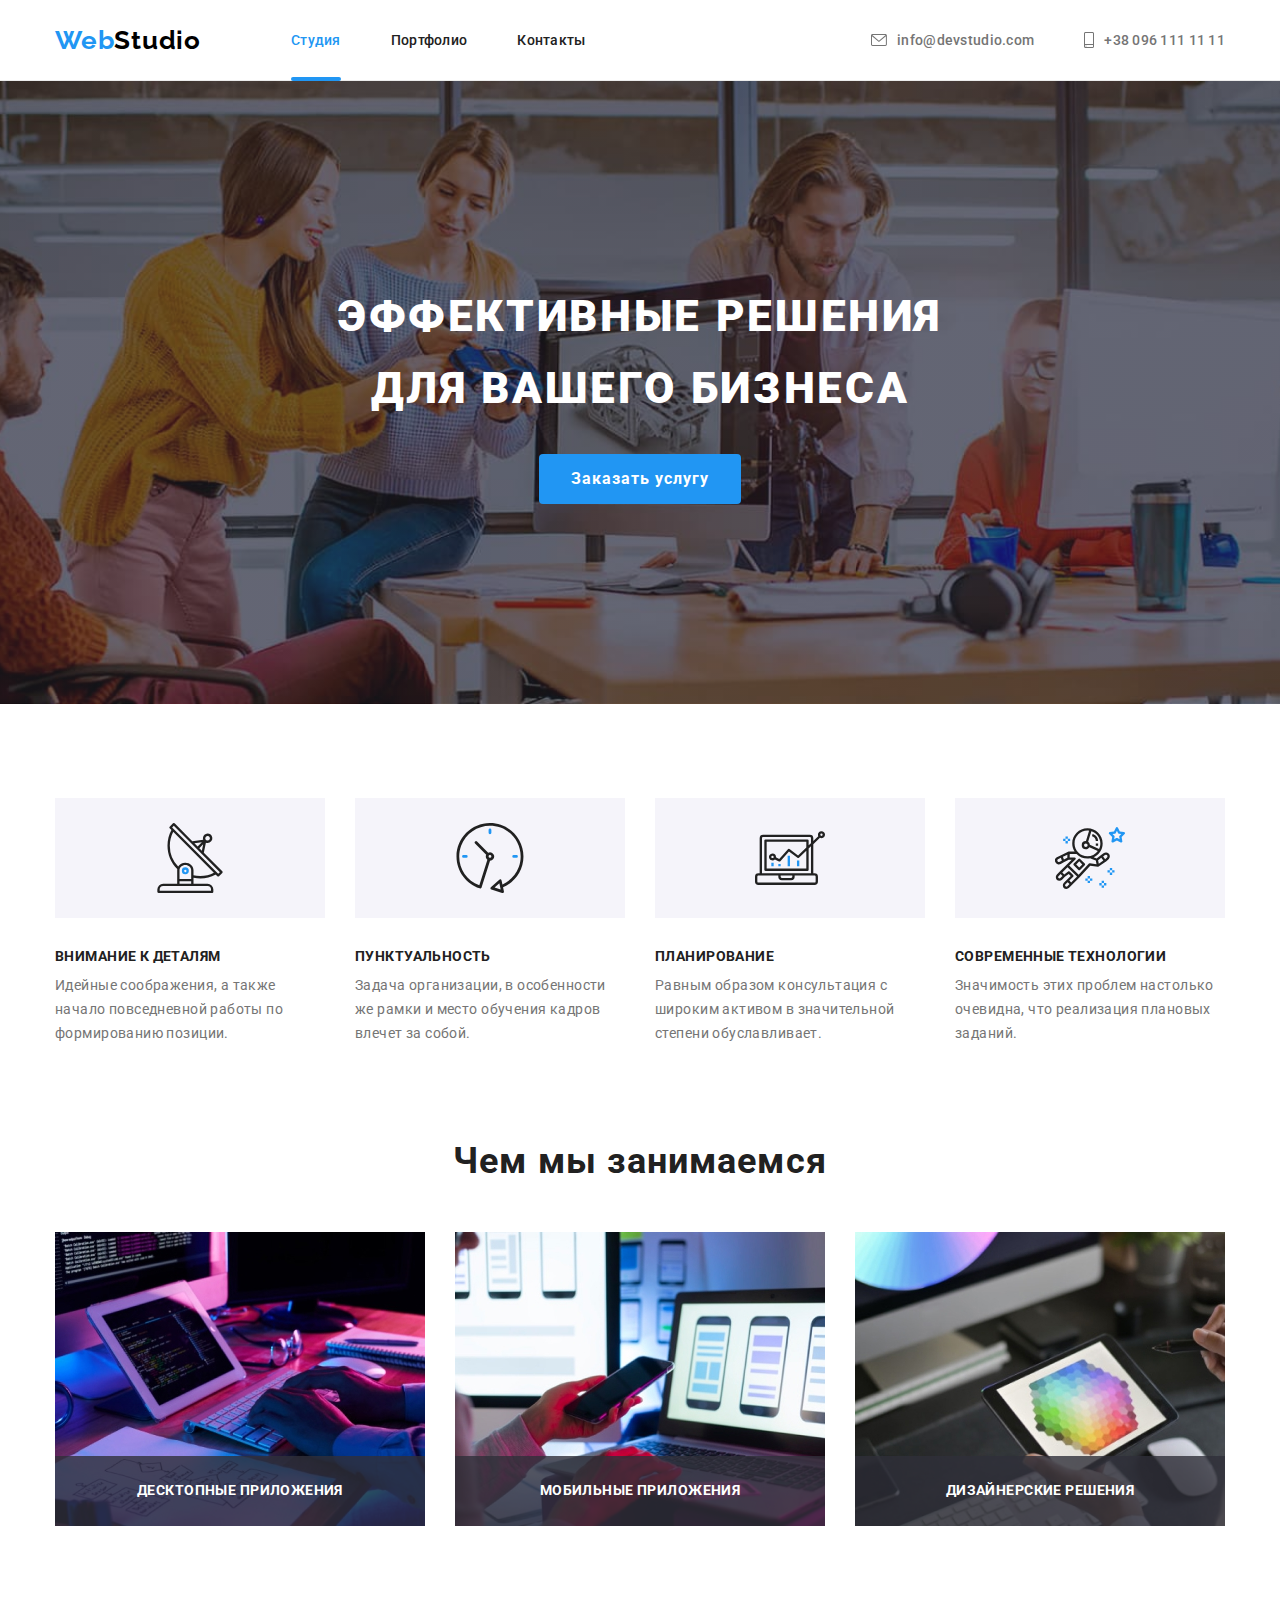
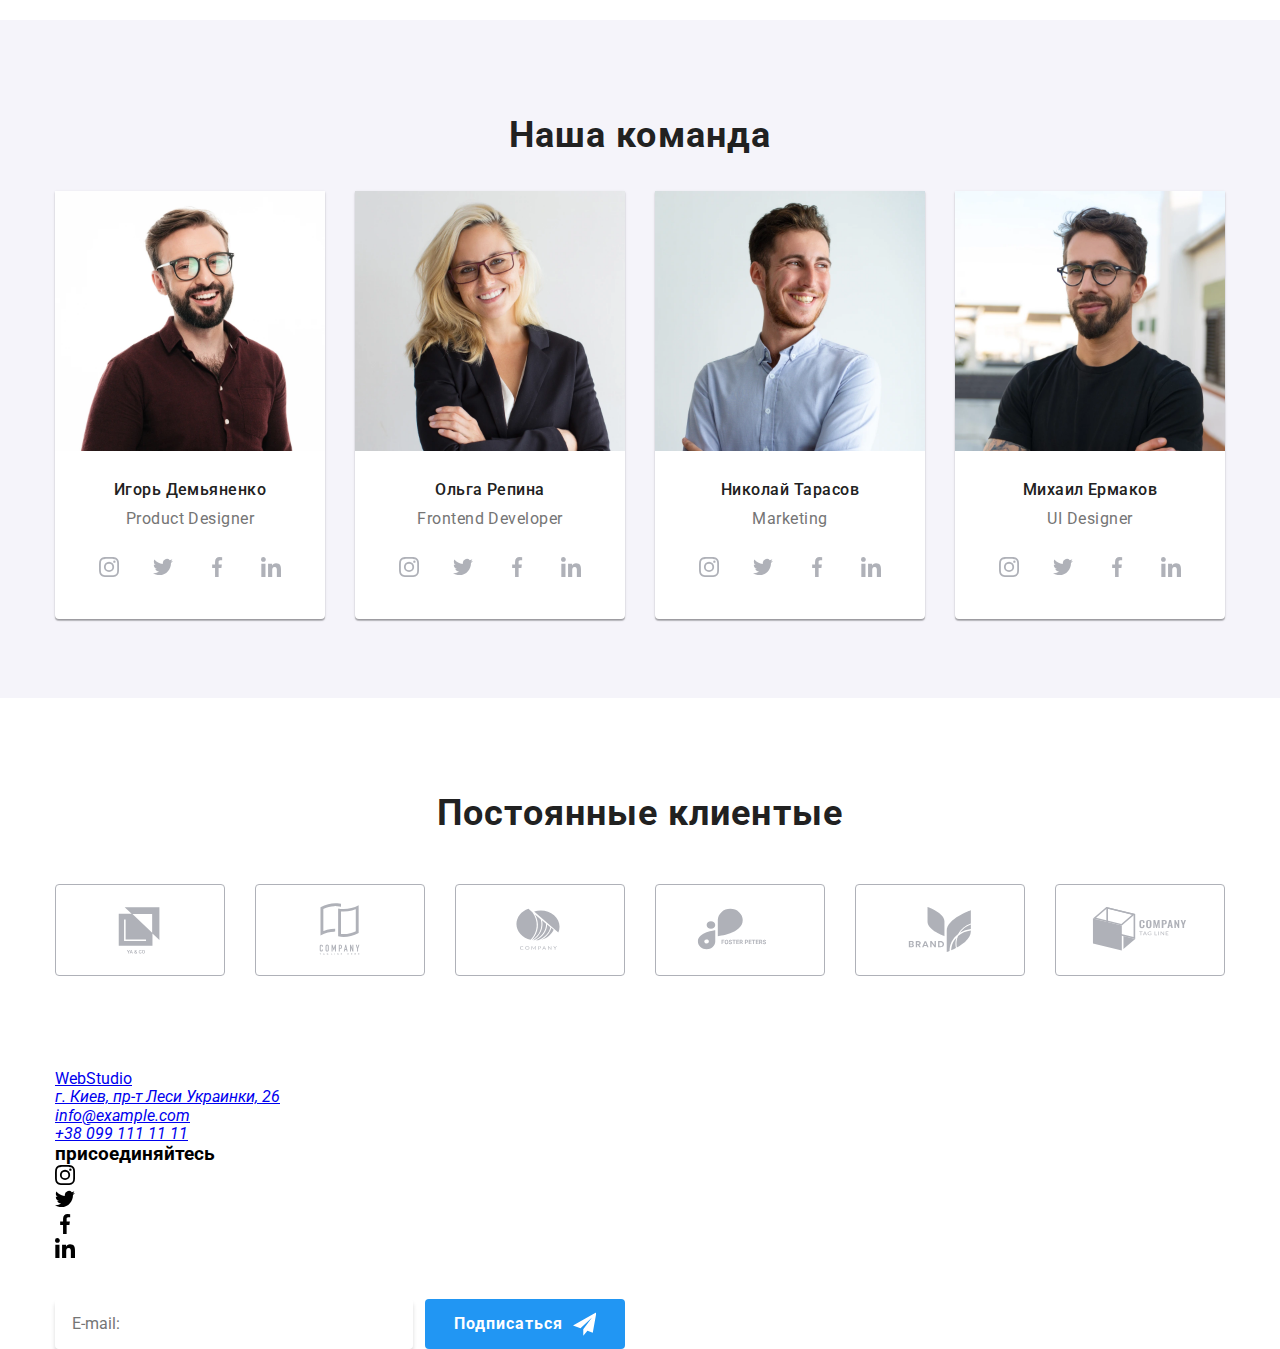
==== commit 01b26c56: "м" ====
--- a/index.html
+++ b/index.html
@@ -529,17 +529,18 @@
             <div class="container footer__container"> 
                 <div class="footer__contacts">
                     <a class="footer__logo"  href="./index.html" lang="en" >Web<span class="footer-color">Studio</span></a> 
+                    <!--Адресс и контакты-->
                     <address class="address">
                         <ul class="address__list">
                             <li class="address__item">
-                                <a href="https://www.google.com.ua/maps/place/%D0%B1%D1%83%D0%BB.+%D0%9B%D0%B5%D1%81%D0%B8+%D0%A3%D0%BA%D1%80%D0%B0%D0%B8%D0%BD%D0%BA%D0%B8,+26,+%D0%9A%D0%B8%D0%B5%D0%B2,+02000/@50.4265807,30.5361971,17z/data=!3m1!4b1!4m5!3m4!1s0x40d4cf0e033ecbe9:0x57a4dffefec77da0!8m2!3d50.4265807!4d30.5383858?hl=ru" 
-                                    target="_blank" class="footer__address">г. Киев, пр-т Леси Украинки, 26</a>
-                                </li>
+                                <a class="footer__link footer__address" href="https://goo.gl/maps/YrUc46Xhu9acLL3k6"
+                                    target="_blank" >г. Киев, пр-т Леси Украинки, 26</a>
+                            </li>
                             <li class="address__item">
-                                <a href="mailto:info@example.com" class="footer__link">info@example.com</a>
+                                <a class="footer__link" href="mailto:info@example.com" >info@example.com</a>
                             </li>
                             <li class="address__item">
-                                <a href="tel:+3809911111111" class="footer__link">+38 099 111 11 11</a>
+                                <a class="footer__link" href="tel:+3809911111111" >+38 099 111 11 11</a>
                             </li>
                         </ul>
                     </address>
@@ -579,21 +580,17 @@
                     </ul>
                 </div>
 
-            
-                   
-                    <form class="subscribe__form">
-                        <h3 class="subscribe__title">подпишитесь на рассылку</h3>
-                        <label class="subscribe__label"> 
-                          <input type="email" class="subscribe__input" name="email" placeholder="E-mail:"/>
-                        </label>
-                            <button type="submit" class="subscribe__button">Подписаться
-                                <svg class="subscribe__button-icon" width="24"  height="24">
-                                    <use href="./images/icon/symbol-defs.svg#icon-icon-send"></use>
-                                </svg>
-                            </button>
-                       
-                    </form>
-                
+                <form class="subscribe__form">
+                    <h3 class="subscribe__title">подпишитесь на рассылку</h3>
+                    <div class="subscribe__block"> 
+                        <input class="subscribe__input" type="email"  name="email" placeholder="E-mail:"/>
+                        <button class="subscribe__button" type="submit" >Подписаться
+                            <svg class="subscribe__button-icon" width="24"  height="24">
+                                <use href="./images/icon/symbol-defs.svg#icon-icon-send"></use>
+                            </svg>
+                        </button>
+                    </div>    
+                </form>
             </div> 
         </footer>
 
--- a/css/main.min.css
+++ b/css/main.min.css
@@ -1 +1 @@
-:root{--primary-text-color: #757575;--title-text-color: #212121;--accent-color: #2196F3;--color-logo: #000000;--color-background: #2F303A;--color-footer-contact: #FFFFFF60;--background-button-member: #F5F4FA;--primary-color-white: #FFFFFF;--color-box-button: #188CEB}.visually-hidden{position:absolute;width:1px;height:1px;margin:-1px;padding:0;overflow:hidden;border:0;clip:rect(0 0 0 0)}h1,h2,h3,h4,h5,h6,p{margin-top:0;margin-bottom:0}body{font-family:roboto,sans-serif}ul{list-style:none;padding:0;margin:0}img{display:block;max-width:100%;height:auto}.section{padding-top:94px;padding-bottom:94px}.container{width:1200px;padding:0 15px;margin:0 auto}@media screen and (min-width: 480px){.container{width:480px}}@media screen and (min-width: 768px){.container{width:768px}}@media screen and (min-width: 1200px){.container{width:1200px}}.backdrop{position:fixed;top:0;left:0;width:100%;height:100%;background-color:rgba(0,0,0,.2);opacity:1;-webkit-transition:opacity 250ms cubic-bezier(0.4, 0, 0.2, 1);transition:opacity 250ms cubic-bezier(0.4, 0, 0.2, 1)}.backdrop.is-hidden{opacity:0;pointer-events:none}.modal{position:absolute;left:50%;top:50%;-webkit-transform:translate(-50%, -50%) scale(1);transform:translate(-50%, -50%) scale(1);padding:40px;-webkit-box-shadow:0px 1px 3px rgba(0,0,0,.12),0px 1px 1px rgba(0,0,0,.14),0px 2px 1px rgba(0,0,0,.2);box-shadow:0px 1px 3px rgba(0,0,0,.12),0px 1px 1px rgba(0,0,0,.14),0px 2px 1px rgba(0,0,0,.2);border-radius:4px;background-color:var(--primary-color-white);-webkit-transition:-webkit-transform 250ms cubic-bezier(0.4, 0, 0.2, 1);transition:-webkit-transform 250ms cubic-bezier(0.4, 0, 0.2, 1);transition:transform 250ms cubic-bezier(0.4, 0, 0.2, 1);transition:transform 250ms cubic-bezier(0.4, 0, 0.2, 1), -webkit-transform 250ms cubic-bezier(0.4, 0, 0.2, 1);width:92%}@media screen and (min-width: 480px){.modal{width:451px}}@media screen and (min-width: 1200px){.modal{width:528px}}.backdrop.is-hidden .modal{-webkit-transform:translate(-50%, -50%) scale(1.2);transform:translate(-50%, -50%) scale(1.2)}.modal__button{position:absolute;right:8px;top:8px;padding:0;font-size:0;border-radius:50%;cursor:pointer;border:none;stroke-opacity:.1;-webkit-transition:background-color 250ms cubic-bezier(0.4, 0, 0.2, 1);transition:background-color 250ms cubic-bezier(0.4, 0, 0.2, 1)}.modal__button:hover,.modal__button:focus{fill:var(--accent-color)}.modal__title{font-size:20px;line-height:1.15;text-align:center;letter-spacing:.03em;color:var(--title-text-color);margin-bottom:12px}.modal__item:not(:last-child){margin-bottom:10px}.modal__item:last-child{margin-bottom:20px}.modal__label{position:relative;display:-webkit-box;display:-ms-flexbox;display:flex;-webkit-box-orient:vertical;-webkit-box-direction:normal;-ms-flex-direction:column;flex-direction:column;font-size:12px;line-height:1.17;letter-spacing:.01em;color:var(--primary-text-color)}.modal__label:focus-within .modal__button-icon{fill:var(--accent-color)}.modal__button-icon{position:absolute;left:12px;bottom:11px;fill:var(--title-text-color)}.modal__input{height:40px;border:1px solid rgba(33,33,33,.2);border-radius:4px;outline:none;padding:11px;padding-left:40px;margin-top:4px}.modal__input:focus{border-color:var(--accent-color)}.modal__textarea{height:120px;border:1px solid rgba(33,33,33,.2);border-radius:4px;padding:12px 16px;resize:none;outline:none;margin-top:4px}.modal__textarea:focus{border-color:var(--accent-color)}.modal__item textarea::-webkit-input-placeholder{font-size:14px;line-height:1.14;letter-spacing:.01em;color:rgba(117,117,117,.5)}.modal__item textarea::-moz-placeholder{font-size:14px;line-height:1.14;letter-spacing:.01em;color:rgba(117,117,117,.5)}.modal__item textarea:-ms-input-placeholder{font-size:14px;line-height:1.14;letter-spacing:.01em;color:rgba(117,117,117,.5)}.modal__item textarea::-ms-input-placeholder{font-size:14px;line-height:1.14;letter-spacing:.01em;color:rgba(117,117,117,.5)}.modal__item textarea::placeholder{font-size:14px;line-height:1.14;letter-spacing:.01em;color:rgba(117,117,117,.5)}.modal__label-checkbox{position:relative;display:-webkit-box;display:-ms-flexbox;display:flex;-webkit-box-orient:horizontal;-webkit-box-direction:reverse;-ms-flex-direction:row-reverse;flex-direction:row-reverse;-webkit-box-pack:center;-ms-flex-pack:center;justify-content:center;-webkit-box-align:center;-ms-flex-align:center;align-items:center;margin-bottom:30px;margin-top:20px}.modal__checkbox{-webkit-appearance:none;-moz-appearance:none;appearance:none}.checkbox__icon{width:15px;height:15px;border:2px solid #000;border-radius:2px}.modal__checkbox:checked+.checkbox__icon{background-position:center;border:rgba(0,0,0,0);background-color:var(--accent-color);background-image:url(../images/icon/icon-check2.svg);background-origin:border-box;background-repeat:no-repeat}.checkbox__span{font-size:14px;line-height:1.71;letter-spacing:.03em;color:var(--primary-text-color);margin-left:10px}.modal__link{font-size:14px;line-height:1.71;letter-spacing:.03em;color:var(--accent-color);text-decoration:none;cursor:pointer;-webkit-transition:color 250ms cubic-bezier(0.4, 0, 0.2, 1);transition:color 250ms cubic-bezier(0.4, 0, 0.2, 1)}.modal__link:hover,.modal__link:focus{color:var(--color-box-button);text-decoration:underline}.modal__submit-wrapper{display:-webkit-box;display:-ms-flexbox;display:flex;-webkit-box-pack:center;-ms-flex-pack:center;justify-content:center}.modal__submit{font-family:"Roboto";font-style:normal;font-weight:700;font-size:16px;line-height:1.88;letter-spacing:.06em;padding:10px;width:200px;text-align:center;border:none;-webkit-transition:background-color 250ms cubic-bezier(0.4, 0, 0.2, 1);transition:background-color 250ms cubic-bezier(0.4, 0, 0.2, 1);color:var(--primary-color-white);background-color:var(--accent-color);border-radius:4px;cursor:pointer}.modal__submit:hover,.modal__submit:focus{background-color:var(--color-box-button)}.mobile-menu-btn{border:none;background-color:rgba(0,0,0,0);padding:0;line-height:0;cursor:pointer}.mobile-menu-btn__icon{fill:#000}.mobile-menu-btn__icon:hover,.mobile-menu-btn__icon:hover{fill:var(--accent-color)}@media screen and (max-width: 767px){.mobile-menu{position:fixed;z-index:5;top:0;left:0;background-color:#fff;width:100%;height:795px;overflow:auto;opacity:0;visibility:hidden;pointer-events:none;-webkit-transition:opacity 250ms linear,visibility 250ms linear;transition:opacity 250ms linear,visibility 250ms linear}.mobile-menu.is-open{opacity:1;visibility:visible;pointer-events:auto}.mobile-menu__container{position:relative;padding-top:48px;padding-bottom:48px;padding-left:40px}.mobile-menu__close-btn{position:absolute;top:10px;right:15px;border:none;background-color:rgba(0,0,0,0);padding:0;line-height:0;cursor:pointer}.mobile-menu__close-btn:hover,.mobile-menu__close-btn:focus{fill:var(--accent-color)}.mobile-menu__link{font-weight:500;font-size:40px;line-height:1.17;letter-spacing:.02em;text-decoration:none;color:var(--title-text-color)}.mobile-menu__link:hover,.mobile-menu__link:focus{color:var(--accent-color)}.mobile-menu__list>li{margin-bottom:32px}.mobile-menu__list{margin-bottom:302px}.mobile-menu__contact-link--phone{font-weight:500;font-size:34px;line-height:1.17;letter-spacing:.02em;text-decoration:none;color:var(--accent-color)}.mobile-menu__contact-link--email{font-weight:500;font-size:24px;line-height:1.17;letter-spacing:.02em;text-decoration:none;color:var(--primary-text-color)}.mobile-menu__contact>li{margin-top:32px}.mobile-menu__contact{margin-bottom:64px}.mobile__nav-link--current{color:var(--accent-color)}.mobile-menu__social-link{font-weight:500;font-size:18px;line-height:1.22;letter-spacing:.02em;text-decoration:none;color:var(--accent-color)}.mobile-menu__social-list{display:-webkit-box;display:-ms-flexbox;display:flex;-webkit-box-align:center;-ms-flex-align:center;align-items:center}.mobile-menu__social-list>li{margin-right:20px}}@media screen and (min-width: 768px){.mobile-menu{display:none}.mobile-menu-btn{display:none}}.logo{color:var(--accent-color);font-family:Raleway,cursive;font-weight:700;font-size:26px;line-height:1.17;text-decoration:none;text-transform:none;letter-spacing:.03em}.logo__color{color:var(--color-logo)}.header__container{display:-webkit-box;display:-ms-flexbox;display:flex;-webkit-box-pack:justify;-ms-flex-pack:justify;justify-content:space-between;-webkit-box-align:center;-ms-flex-align:center;align-items:center}.contact__item{display:-webkit-box;display:-ms-flexbox;display:flex;-webkit-box-align:center;-ms-flex-align:center;align-items:center}@media screen and (max-width: 767px){.header{border-bottom:1px solid #ececec}.header__container{padding-top:10px;padding-bottom:10px}.nav-list{display:none}.contact{display:none;color:var(--primary-text-color)}}@media screen and (min-width: 768px){.contact{display:block}.header{border-bottom:1px solid #ececec}.navigation,.nav-list{display:-webkit-box;display:-ms-flexbox;display:flex;-webkit-box-align:center;-ms-flex-align:center;align-items:center}.nav-list__item{position:relative}.nav-list{margin-left:90px}.nav-list__item:not(:last-child){margin-right:50px}.nav-list__link{display:block;padding-top:32px;padding-bottom:32px}.nav-list__link,.contact__link{-webkit-transition:color 250ms cubic-bezier(0.4, 0, 0.2, 1);transition:color 250ms cubic-bezier(0.4, 0, 0.2, 1)}.nav-list__link--current::after{content:"";position:absolute;left:0;bottom:-1px;display:block;width:100%;height:4px;border-radius:2px;background-color:var(--accent-color)}.nav-list .nav-list__link--current{color:var(--accent-color)}.contact{margin-left:auto}.contact__link{color:var(--primary-text-color);font-weight:500;font-size:14px;line-height:1.17;text-decoration:none;text-transform:none;letter-spacing:.02em}.contact__icon{fill:currentColor;margin-right:10px}.nav-list__link,.contact__link{color:var(--title-text-color);font-weight:500;font-size:14px;line-height:1.17;text-decoration:none;text-transform:none;letter-spacing:.02em}.nav-list__link:hover,.nav-list__link:focus,.contact__link:hover,.contact__link:focus{color:var(--accent-color)}.contact__link,.contact__link{display:-webkit-box;display:-ms-flexbox;display:flex;-webkit-box-align:center;-ms-flex-align:center;align-items:center;color:#757575}.contact__link:hover,.contact__link:focus,.contact__link:hover,.contact__link:focus{color:var(--accent-color)}.link.contact__link:focus,.link.contact__link::after{cursor:pointer;fill:currentColor;-webkit-transition:color 250ms cubic-bezier(0.4, 0, 0.2, 1);transition:color 250ms cubic-bezier(0.4, 0, 0.2, 1)}.contact__item:first-child{margin-bottom:10px}}@media screen and (min-width: 1200px){.contact__item:first-child{margin-bottom:0}.navigation,.nav-list,.contact{display:-webkit-box;display:-ms-flexbox;display:flex;-webkit-box-align:center;-ms-flex-align:center;align-items:center}.header{border-bottom:1px solid #ececec}.header__container{display:-webkit-box;display:-ms-flexbox;display:flex;-webkit-box-pack:center;-ms-flex-pack:center;justify-content:center}.nav-list{margin-left:90px}.nav-list__item{position:relative}.nav-list__link{display:block;padding-top:32px;padding-bottom:32px}.contact{margin-left:auto}.contact__item+.contact__item{margin-left:50px}.nav-list__link,.contact__link{-webkit-transition:color 250ms cubic-bezier(0.4, 0, 0.2, 1);transition:color 250ms cubic-bezier(0.4, 0, 0.2, 1)}.nav-list__link--current::after{content:"";position:absolute;left:0;bottom:-1px;display:block;width:100%;height:4px;border-radius:2px;background-color:var(--accent-color)}.nav-list .nav-list__link--current{color:var(--accent-color)}.contact__link{color:var(--primary-text-color);font-weight:500;font-size:14px;line-height:1.17;text-decoration:none;text-transform:none;letter-spacing:.02em}.contact__icon{fill:currentColor;margin-right:10px}.nav-list__link,.contact__link{color:var(--title-text-color);font-weight:500;font-size:14px;line-height:1.17;text-decoration:none;text-transform:none;letter-spacing:.02em}.nav-list__link:hover,.nav-list__link:focus,.contact__link:hover,.contact__link:focus{color:var(--accent-color)}.contact__link,.contact__link{display:-webkit-box;display:-ms-flexbox;display:flex;-webkit-box-align:center;-ms-flex-align:center;align-items:center;color:#757575}.contact__link:hover,.contact__link:focus,.contact__link:hover,.contact__link:focus{color:var(--accent-color)}.link.contact__link:focus,.link.contact__link::after{cursor:pointer;fill:currentColor;-webkit-transition:color 250ms cubic-bezier(0.4, 0, 0.2, 1);transition:color 250ms cubic-bezier(0.4, 0, 0.2, 1)}}.box{padding-top:118px;padding-bottom:118px;text-align:center;background-image:-webkit-gradient(linear, left top, left bottom, from(rgba(47, 48, 58, 0.4)), to(rgba(47, 48, 58, 0.4))),url(.././images/img/hero/progressive-jpeg/hero-bg-mob_480x400-progressive.jpeg);background-image:linear-gradient(rgba(47, 48, 58, 0.4), rgba(47, 48, 58, 0.4)),url(.././images/img/hero/progressive-jpeg/hero-bg-mob_480x400-progressive.jpeg);background-repeat:no-repeat;background-position:center;background-size:cover;background-color:#2f303a;max-width:1600px;margin:0 auto}.box__title{width:696px;margin-bottom:30px;color:var(--primary-color-white);font-weight:900;font-size:44px;line-height:1.62;text-align:center;text-transform:uppercase;letter-spacing:.06em}.box__button{color:var(--primary-color-white);background-color:var(--accent-color);font-family:Roboto,sans-serif;font-weight:700;font-size:16px;line-height:1.88;letter-spacing:.06em;cursor:pointer;-webkit-transition:color 250ms cubic-bezier(0.4, 0, 0.2, 1);transition:color 250ms cubic-bezier(0.4, 0, 0.2, 1);border:0px;border-radius:4px;padding:10px 32px;border:rgba(0,0,0,0);text-align:center;display:-webkit-box;display:-ms-flexbox;display:flex;-webkit-box-align:center;-ms-flex-align:center;align-items:center;margin:0 auto}.box__button:hover,.box__button:focus{background-color:var(--color-box-button)}@media screen and (max-width: 767px){.box{padding-top:118px;padding-bottom:118px;background-image:-webkit-gradient(linear, left top, left bottom, from(rgba(47, 48, 58, 0.4)), to(rgba(47, 48, 58, 0.4))),url(.././images/img/hero/progressive-jpeg/hero-bg-mob_480x400-progressive.jpeg);background-image:linear-gradient(rgba(47, 48, 58, 0.4), rgba(47, 48, 58, 0.4)),url(.././images/img/hero/progressive-jpeg/hero-bg-mob_480x400-progressive.jpeg)}.box__title{font-size:26px;line-height:1.62;width:360px;text-align:center;margin:auto;margin-bottom:30px}}@media screen and (max-width: 767px)and (min-device-pixel-ratio: 2),screen and (max-width: 767px)and (-webkit-min-device-pixel-ratio: 2),screen and (max-width: 767px)and (min-resolution: 192dpi),screen and (max-width: 767px)and (min-resolution: 2dppx){.box{background-image:-webkit-gradient(linear, left top, left bottom, from(rgba(47, 48, 58, 0.4)), to(rgba(47, 48, 58, 0.4))),url(.././images/img/hero/progressive-jpeg/hero-bg-mob_960x800@2x-progressive.jpeg);background-image:linear-gradient(rgba(47, 48, 58, 0.4), rgba(47, 48, 58, 0.4)),url(.././images/img/hero/progressive-jpeg/hero-bg-mob_960x800@2x-progressive.jpeg)}}@media screen and (min-width: 768px){.box__title{font-size:26px;line-height:1.62;width:360px;margin:auto;margin-bottom:30px}.box{padding-top:118px;padding-bottom:118px;background-image:-webkit-gradient(linear, left top, left bottom, from(rgba(47, 48, 58, 0.4)), to(rgba(47, 48, 58, 0.4))),url(.././images/img/hero/progressive-jpeg/hero-bg-tab_768x400-progressive.jpeg);background-image:linear-gradient(rgba(47, 48, 58, 0.4), rgba(47, 48, 58, 0.4)),url(.././images/img/hero/progressive-jpeg/hero-bg-tab_768x400-progressive.jpeg)}}@media screen and (min-width: 768px)and (min-device-pixel-ratio: 2),screen and (min-width: 768px)and (-webkit-min-device-pixel-ratio: 2),screen and (min-width: 768px)and (min-resolution: 192dpi),screen and (min-width: 768px)and (min-resolution: 2dppx){.box{background-image:-webkit-gradient(linear, left top, left bottom, from(rgba(47, 48, 58, 0.4)), to(rgba(47, 48, 58, 0.4))),url(.././images/img/hero/progressive-jpeg/hero-bg-tab_1536x800@2x-progressive.jpeg);background-image:linear-gradient(rgba(47, 48, 58, 0.4), rgba(47, 48, 58, 0.4)),url(.././images/img/hero/progressive-jpeg/hero-bg-tab_1536x800@2x-progressive.jpeg)}}@media screen and (min-width: 1200px){.box__title{font-size:44px;line-height:1.62;width:696px;margin:auto;margin-bottom:30px}.box{padding-top:200px;padding-bottom:200px;background-image:-webkit-gradient(linear, left top, left bottom, from(rgba(47, 48, 58, 0.4)), to(rgba(47, 48, 58, 0.4))),url(.././images/img/hero/progressive-jpeg/hero-bg-lap_1600x600-progressive.jpeg);background-image:linear-gradient(rgba(47, 48, 58, 0.4), rgba(47, 48, 58, 0.4)),url(.././images/img/hero/progressive-jpeg/hero-bg-lap_1600x600-progressive.jpeg)}}@media screen and (min-width: 1200px)and (min-device-pixel-ratio: 2),screen and (min-width: 1200px)and (-webkit-min-device-pixel-ratio: 2),screen and (min-width: 1200px)and (min-resolution: 192dpi),screen and (min-width: 1200px)and (min-resolution: 2dppx){.box{background-image:-webkit-gradient(linear, left top, left bottom, from(rgba(47, 48, 58, 0.4)), to(rgba(47, 48, 58, 0.4))),url(.././images/img/hero/progressive-jpeg/hero-bg-lap_1600x600@2x-progressive.jpeg);background-image:linear-gradient(rgba(47, 48, 58, 0.4), rgba(47, 48, 58, 0.4)),url(.././images/img/hero/progressive-jpeg/hero-bg-lap_1600x600@2x-progressive.jpeg)}}@media screen and (max-width: 768px){.benefits-list .benefits-list__item:not(:last-child){margin-bottom:30px}.benefits-list__link{max-width:450px;height:120px;background-color:#f5f4fa;margin-bottom:30px;display:-webkit-box;display:-ms-flexbox;display:flex;-webkit-box-align:center;-ms-flex-align:center;align-items:center;-webkit-box-pack:center;-ms-flex-pack:center;justify-content:center}.benefits-list__title{color:var(--title-text-color);font-weight:700;font-size:14px;line-height:1.17;text-transform:uppercase;letter-spacing:.03em;margin-bottom:10px;text-align:center}.benefits-list__text{color:var(--primary-text-color);font-size:14px;line-height:1.71;text-transform:none;letter-spacing:.03em;max-width:450px}}@media screen and (min-width: 768px){.benefits-list{display:-webkit-box;display:-ms-flexbox;display:flex;-ms-flex-wrap:wrap;flex-wrap:wrap;margin:-15px}.benefits-list__item{margin:15px;-ms-flex-preferred-size:calc((100% - 60px)/4);flex-basis:calc((100% - 60px)/4)}.benefits-list__link{width:354px;height:120px;background-color:#f5f4fa;margin-bottom:30px;display:-webkit-box;display:-ms-flexbox;display:flex;-webkit-box-align:center;-ms-flex-align:center;align-items:center;-webkit-box-pack:center;-ms-flex-pack:center;justify-content:center}.benefits-list__title{color:var(--title-text-color);font-weight:700;font-size:14px;line-height:1.17;text-transform:uppercase;letter-spacing:.03em;margin-bottom:10px}.benefits-list__text{color:var(--primary-text-color);font-size:14px;line-height:1.71;text-transform:none;letter-spacing:.03em;max-width:354px}}@media screen and (min-width: 1200px){.benefits-list{display:-webkit-box;display:-ms-flexbox;display:flex;margin:-15px}.benefits-list__item{margin:15px;-ms-flex-preferred-size:calc((100% - 120px)/4);flex-basis:calc((100% - 120px)/4)}.benefits-list__link{width:270px;height:120px;background-color:#f5f4fa;margin-bottom:30px;display:-webkit-box;display:-ms-flexbox;display:flex;-webkit-box-align:center;-ms-flex-align:center;align-items:center;-webkit-box-pack:center;-ms-flex-pack:center;justify-content:center}.benefits-list__title{color:var(--title-text-color);font-weight:700;font-size:14px;line-height:1.17;text-transform:uppercase;letter-spacing:.03em;margin-bottom:10px}.benefits-list__text{color:var(--primary-text-color);font-size:14px;line-height:1.71;text-transform:none;letter-spacing:.03em;max-width:270px}}@media screen and (max-width: 1200px){.section__directions{display:none}}.section.section__directions{padding-top:0}.section__title{color:var(--title-text-color);font-weight:700;font-size:36px;line-height:1.17;text-align:center;text-transform:none;letter-spacing:.03em}.directions-list{display:-webkit-box;display:-ms-flexbox;display:flex}.directions-list__item{position:relative}.directions-list__item+.directions-list__item{margin-left:30px}.directions-list__text{position:absolute;bottom:0;width:100%;height:70px;display:-webkit-box;display:-ms-flexbox;display:flex;-webkit-box-align:center;-ms-flex-align:center;align-items:center;-webkit-box-pack:center;-ms-flex-pack:center;justify-content:center;font-weight:700;font-size:14px;line-height:1.14;letter-spacing:.03em;text-transform:uppercase;color:var(--primary-color-white);background:rgba(47,48,58,.8)}.section__team{background-color:var(--background-button-member)}.team-list{display:-webkit-box;display:-ms-flexbox;display:flex;-webkit-box-pack:center;-ms-flex-pack:center;justify-content:center}.team-list__item{background-color:var(--primary-color-white);-webkit-box-shadow:0px 1px 3px rgba(0,0,0,.12),0px 1px 1px rgba(0,0,0,.14),0px 2px 1px rgba(0,0,0,.2);box-shadow:0px 1px 3px rgba(0,0,0,.12),0px 1px 1px rgba(0,0,0,.14),0px 2px 1px rgba(0,0,0,.2);border-radius:0px 0px 4px 4px}.team-list__container{padding:30px 0}.team-list__title{color:var(--title-text-color);font-weight:500;font-size:16px;line-height:1.17;text-align:center;text-transform:none;letter-spacing:.03em}.team-list__text{margin-top:10px;color:var(--primary-text-color);font-size:16px;line-height:1.17;text-align:center;text-transform:none;letter-spacing:.03em}.social-list{display:-webkit-box;display:-ms-flexbox;display:flex;-webkit-box-pack:center;-ms-flex-pack:center;justify-content:center;margin-top:16px}.social-list__item+.social-list__item{margin-left:10px}@media screen and (max-width: 767px){.team-list{-webkit-box-orient:vertical;-webkit-box-direction:normal;-ms-flex-direction:column;flex-direction:column;-webkit-box-align:center;-ms-flex-align:center;align-items:center}.team-list__item{max-width:450px;margin:0}.team-list__item+.team-list__item{margin-top:30px}.section__title{color:var(--title-text-color);font-weight:700;font-size:28px;line-height:1.17;text-align:center;text-transform:none;letter-spacing:.03em}}@media screen and (min-width: 768px){.team-list{-ms-flex-wrap:wrap;flex-wrap:wrap;margin:-15px}.team-list__item{margin:15px;-ms-flex-preferred-size:calc((100% - 60px)/2);flex-basis:calc((100% - 60px)/2)}.section__title{margin-bottom:30px}}@media screen and (min-width: 1200px){.team-list{-ms-flex-wrap:nowrap;flex-wrap:nowrap;-webkit-box-orient:horizontal;-webkit-box-direction:normal;-ms-flex-direction:row;flex-direction:row}.section__title{margin-bottom:50px}.team-list__item{margin:0;max-width:270px}.team-list__item+.team-list__item{margin-left:30px}}.social-list__link{display:-webkit-box;display:-ms-flexbox;display:flex;-webkit-box-align:center;-ms-flex-align:center;align-items:center;-webkit-box-pack:center;-ms-flex-pack:center;justify-content:center;width:44px;height:44px;background-color:rgba(0,0,0,0);border-radius:50%;-webkit-transition:background-color 250ms cubic-bezier(0.4, 0, 0.2, 1);transition:background-color 250ms cubic-bezier(0.4, 0, 0.2, 1)}.social-list__link:hover,.social-list__link:focus{background-color:var(--color-box-button)}.social-list__icon{fill:#afb1b8;-webkit-transition:fill 250ms cubic-bezier(0.4, 0, 0.2, 1);transition:fill 250ms cubic-bezier(0.4, 0, 0.2, 1)}.social-list__link:hover .social-list__icon,.social-list__link:focus .social-list__icon{fill:var(--primary-color-white)}.clients-list{display:-webkit-box;display:-ms-flexbox;display:flex;margin-top:50px;-webkit-box-pack:center;-ms-flex-pack:center;justify-content:center}.clients-list__item{-webkit-box-align:center;-ms-flex-align:center;align-items:center;-webkit-box-pack:center;-ms-flex-pack:center;justify-content:center}.clients-list__link{display:-webkit-box;display:-ms-flexbox;display:flex;-webkit-box-align:center;-ms-flex-align:center;align-items:center;-webkit-box-pack:center;-ms-flex-pack:center;justify-content:center;fill:#afb1b8;line-height:0;font-size:0;border:1px solid #afb1b8;border-radius:4px;-webkit-transition:border-color 250ms cubic-bezier(0.4, 0, 0.2, 1);transition:border-color 250ms cubic-bezier(0.4, 0, 0.2, 1)}.clients-list__link:hover,.clients-list__link:focus{border-color:var(--color-box-button)}.clients-list__icon{width:106px;height:60px;fill:#afb1b8;-webkit-transition:fill 250ms cubic-bezier(0.4, 0, 0.2, 1);transition:fill 250ms cubic-bezier(0.4, 0, 0.2, 1)}.clients-list__link:hover .clients-list__icon,.clients-list__link:focus .clients-list__icon{fill:var(--color-box-button)}@media screen and (max-width: 768px){.section__title{margin-bottom:30px}.clients-list{-ms-flex-wrap:wrap;flex-wrap:wrap;margin:-15px}.clients-list__item{margin:15px;-ms-flex-preferred-size:calc((100% - 60px)/2);flex-basis:calc((100% - 60px)/2)}.clients-list__link{margin-right:0;width:210px;height:92px}}@media screen and (min-width: 768px){.section__title{font-size:28px}.clients-list{-ms-flex-wrap:wrap;flex-wrap:wrap;margin:-15px}.clients-list__item{margin:15px;-ms-flex-preferred-size:calc((100% - 90px)/3);flex-basis:calc((100% - 90px)/3)}.clients-list__link{width:226px;height:92px}}@media screen and (min-width: 1200px){.section__title{font-size:36px}.clients-list{-ms-flex-wrap:nowrap;flex-wrap:nowrap}.clients-list__link{width:170px;height:92px}}.footer__container{display:-webkit-box;display:-ms-flexbox;display:flex;-webkit-box-align:baseline;-ms-flex-align:baseline;align-items:baseline}.footer{background-color:var(--color-background);padding:60px 0}.footer__contacts{-webkit-box-flex:1;-ms-flex-positive:1;flex-grow:1}.address{margin-top:20px}.address__list{display:-webkit-box;display:-ms-flexbox;display:flex;-webkit-box-orient:vertical;-webkit-box-direction:normal;-ms-flex-direction:column;flex-direction:column}.address__item+.address__item{margin-top:10px}.footer__logo{color:var(--accent-color);font-family:Raleway;font-weight:700;font-size:26px;line-height:1.17;text-decoration:none;text-transform:none;letter-spacing:.03em}.footer-color{color:var(--primary-color-white)}.footer__address{color:var(--primary-color-white);font-style:normal;font-size:14px;line-height:1.71;text-decoration:none;text-transform:none;letter-spacing:.03em}.footer__link{color:var(--color-footer-contact);font-style:normal;font-size:14px;line-height:1.71;text-decoration:none;text-transform:none;letter-spacing:.03em}.footer-social{margin-left:70px}.footer-title{color:var(--primary-color-white);font-style:normal;font-weight:700;font-size:14px;line-height:1.17;text-transform:uppercase;letter-spacing:.03em}.footer-social-list{display:-webkit-box;display:-ms-flexbox;display:flex;-webkit-box-pack:center;-ms-flex-pack:center;justify-content:center;margin-top:20px}.footer-social-list__item+.footer-social-list__item{margin-left:10px}.footer-social-list__link{display:-webkit-box;display:-ms-flexbox;display:flex;-webkit-box-align:center;-ms-flex-align:center;align-items:center;-webkit-box-pack:center;-ms-flex-pack:center;justify-content:center;width:44px;height:44px;background-color:rgba(0,0,0,0);border-radius:50%;background-color:rgba(255,255,255,.1);-webkit-transition:background-color 250ms cubic-bezier(0.4, 0, 0.2, 1);transition:background-color 250ms cubic-bezier(0.4, 0, 0.2, 1)}.footer-social-list__link:hover,.footer-social-list__link:focus{background-color:var(--accent-color)}.footer-social-list__icon{fill:var(--primary-color-white)}.footer__subscribe{margin-left:93px}.subscribe__title{font-weight:700;font-size:14px;line-height:1.14;letter-spacing:.03em;text-transform:uppercase;margin-bottom:20px;color:var(--primary-color-white)}.subscribe__input{-webkit-box-flex:1;-ms-flex:1 0 auto;flex:1 0 auto;border-radius:4px;padding:15px 16px;background-color:rgba(0,0,0,0);border:1px solid rgba(255,255,255,.3);-webkit-box-shadow:0px 4px 4px rgba(0,0,0,.15);box-shadow:0px 4px 4px rgba(0,0,0,.15);color:var(--primary-color-white);-webkit-transition:border 250ms cubic-bezier(0.4, 0, 0.2, 1);transition:border 250ms cubic-bezier(0.4, 0, 0.2, 1)}.subscribe__label{position:relative;display:-webkit-box;display:-ms-flexbox;display:flex;width:570px;fill:#fff}.subscribe__button{display:-webkit-box;display:-ms-flexbox;display:flex;-webkit-box-align:center;-ms-flex-align:center;align-items:center;text-align:center;-webkit-box-pack:space-evenly;-ms-flex-pack:space-evenly;justify-content:space-evenly;font-family:Roboto,sans-serif;font-style:normal;font-weight:700;font-size:16px;line-height:1.88;letter-spacing:.06em;width:200px;height:50px;border-radius:4px;border:none;margin-left:12px;color:var(--primary-color-white);background-color:var(--accent-color);cursor:pointer;-webkit-transition:color 250ms cubic-bezier(0.4, 0, 0.2, 1);transition:color 250ms cubic-bezier(0.4, 0, 0.2, 1);padding:10px 29px}.subscribe__button:hover,.subscribe__button:focus{background-color:var(--color-box-button)}.subscribe__button-icon{margin-left:10px;fill:var(--primary-color-white)}@media screen and (max-width: 768px){.footer{min-height:620px}.footer__container{display:-webkit-box;display:-ms-flexbox;display:flex}.footer__contacts{display:-webkit-box;display:-ms-flexbox;display:flex;-webkit-box-orient:vertical;-webkit-box-direction:normal;-ms-flex-direction:column;flex-direction:column;-webkit-box-align:center;-ms-flex-align:center;align-items:center;-webkit-box-flex:0;-ms-flex-positive:0;flex-grow:0;margin-bottom:60px}.address__list{-webkit-box-align:center;-ms-flex-align:center;align-items:center}.footer-social{margin-bottom:60px}}@media screen and (min-width: 768px){.footer__container{display:-webkit-box;display:-ms-flexbox;display:flex;-ms-flex-pack:distribute;justify-content:space-around;text-align:center}.footer{min-height:480px}.footer-social{margin-left:70px}}@media screen and (max-width: 1200px){.footer-social{display:-webkit-box;display:-ms-flexbox;display:flex;-webkit-box-orient:vertical;-webkit-box-direction:normal;-ms-flex-direction:column;flex-direction:column;-webkit-box-align:center;-ms-flex-align:center;align-items:center;margin-left:0 auto;margin-right:0 auto}.subscribe__label{width:100%;-webkit-box-orient:vertical;-webkit-box-direction:normal;-ms-flex-direction:column;flex-direction:column;-webkit-box-align:center;-ms-flex-align:center;align-items:center}.subscribe__input{width:100%;margin-bottom:20px}.subscribe__button{margin:0 auto}}@media screen and (min-width: 1200px){.footer{min-height:260px}.footer__container{display:-webkit-box;display:-ms-flexbox;display:flex;-webkit-box-align:baseline;-ms-flex-align:baseline;align-items:baseline}}.filter-list{display:-webkit-box;display:-ms-flexbox;display:flex;margin-bottom:50px}.filter-list__item+.filter-list__item{margin-left:8px}.filter-list__button{margin:0 auto;border-radius:4px;padding:6px 22px;-webkit-transition-property:color;transition-property:color;font-family:Roboto,sans-serif;color:var(--title-text-color);background-color:var(--background-button-member);font-weight:500;font-size:16px;line-height:1.63;letter-spacing:.03em;cursor:pointer;border:rgba(0,0,0,0);border-radius:4px;-webkit-transition:background-color 250ms cubic-bezier(0.4, 0, 0.2, 1),color 250ms cubic-bezier(0.4, 0, 0.2, 1),-webkit-box-shadow 250ms cubic-bezier(0.4, 0, 0.2, 1);transition:background-color 250ms cubic-bezier(0.4, 0, 0.2, 1),color 250ms cubic-bezier(0.4, 0, 0.2, 1),-webkit-box-shadow 250ms cubic-bezier(0.4, 0, 0.2, 1);transition:background-color 250ms cubic-bezier(0.4, 0, 0.2, 1),color 250ms cubic-bezier(0.4, 0, 0.2, 1),box-shadow 250ms cubic-bezier(0.4, 0, 0.2, 1);transition:background-color 250ms cubic-bezier(0.4, 0, 0.2, 1),color 250ms cubic-bezier(0.4, 0, 0.2, 1),box-shadow 250ms cubic-bezier(0.4, 0, 0.2, 1),-webkit-box-shadow 250ms cubic-bezier(0.4, 0, 0.2, 1)}.filter-list__button:hover,.filter-list__button:focus{background-color:var(--accent-color);color:var(--primary-color-white)}.projects-list{display:-webkit-box;display:-ms-flexbox;display:flex;-ms-flex-wrap:wrap;flex-wrap:wrap;margin:-15px}.projects-list__item{margin:15px}.projects-list__link{text-decoration:none;display:block;-webkit-transition:background-color 250ms cubic-bezier(0.4, 0, 0.2, 1);transition:background-color 250ms cubic-bezier(0.4, 0, 0.2, 1)}.projects-list__link:hover,.projects-list__link:focus{-webkit-box-shadow:0px 1px 1px rgba(0,0,0,.12),0px 4px 4px rgba(0,0,0,.06),1px 4px 6px rgba(0,0,0,.16);box-shadow:0px 1px 1px rgba(0,0,0,.12),0px 4px 4px rgba(0,0,0,.06),1px 4px 6px rgba(0,0,0,.16)}.projects-list__overlay-text{position:absolute;bottom:0;width:100%;height:100%;display:block;padding:63px 24px;text-align:center;font-size:18px;line-height:1.56;letter-spacing:.03em;color:#fff;background-color:rgba(33,150,243,.9);-webkit-transition:-webkit-transform 250ms cubic-bezier(0.4, 0, 0.2, 1);transition:-webkit-transform 250ms cubic-bezier(0.4, 0, 0.2, 1);transition:transform 250ms cubic-bezier(0.4, 0, 0.2, 1);transition:transform 250ms cubic-bezier(0.4, 0, 0.2, 1), -webkit-transform 250ms cubic-bezier(0.4, 0, 0.2, 1);-webkit-transform:translateY(101%);transform:translateY(101%)}.projects-list__link:hover .projects-list__overlay-text,.projects-list__link:focus .projects-list__overlay-text{-webkit-transform:translateY(0%);transform:translateY(0%)}.projects-list__overlay{position:relative;overflow:hidden}.projects-list__container{padding:20px 24px;border-right:1px solid #ececec;border-bottom:1px solid #ececec;border-left:1px solid #ececec}.projects-list__title{color:var(--title-text-color);font-weight:700;font-size:18px;line-height:2;letter-spacing:.06em}.projects-list__text{color:var(--primary-text-color);font-size:16px;line-height:1.88;letter-spacing:.03em}.filter-list__item:not(:last-child){margin-right:8px}@media screen and (max-width: 767px){.filter-list{display:-webkit-box;display:-ms-flexbox;display:flex;-ms-flex-wrap:wrap;flex-wrap:wrap;margin-bottom:30px}.filter-list__item:nth-child(-n+3){margin-bottom:15px}.filter-list__item:nth-child(3){margin-left:0}.projects-list{-webkit-box-orient:vertical;-webkit-box-direction:normal;-ms-flex-direction:column;flex-direction:column;-webkit-box-align:center;-ms-flex-align:center;align-items:center}.projects-list__item{-ms-flex-preferred-size:100%;flex-basis:100%}}@media screen and (min-width: 768px){.projects-list__item{-ms-flex-preferred-size:calc((100% - 60px)/2);flex-basis:calc((100% - 60px)/2)}.filter-list{display:-webkit-box;display:-ms-flexbox;display:flex;-webkit-box-pack:center;-ms-flex-pack:center;justify-content:center;margin-bottom:30px}}@media screen and (min-width: 0)and (max-width: 1200px){.section{padding-top:60px;padding-bottom:60px}}@media screen and (min-width: 768px)and (max-width: 1200px){.projects-list__container--bot{padding-bottom:56px}}@media screen and (min-width: 1200px){.filter-list{-ms-flex-wrap:wrap;flex-wrap:wrap;margin-bottom:50px;-webkit-box-pack:center;-ms-flex-pack:center;justify-content:center}.projects-list__item{-ms-flex-preferred-size:calc((100% - 90px)/3);flex-basis:calc((100% - 90px)/3)}}/*# sourceMappingURL=main.min.css.map */+:root{--primary-text-color: #757575;--title-text-color: #212121;--accent-color: #2196F3;--color-logo: #000000;--color-background: #2F303A;--color-footer-contact: #FFFFFF60;--background-button-member: #F5F4FA;--primary-color-white: #FFFFFF;--color-box-button: #188CEB}.visually-hidden{position:absolute;width:1px;height:1px;margin:-1px;padding:0;overflow:hidden;border:0;clip:rect(0 0 0 0)}h1,h2,h3,h4,h5,h6,p{margin-top:0;margin-bottom:0}body{font-family:roboto,sans-serif}ul{list-style:none;padding:0;margin:0}img{display:block;max-width:100%;height:auto}.section{padding-top:94px;padding-bottom:94px}.container{width:1200px;padding:0 15px;margin:0 auto}@media screen and (min-width: 480px){.container{width:480px}}@media screen and (min-width: 768px){.container{width:768px}}@media screen and (min-width: 1200px){.container{width:1200px}}.backdrop{position:fixed;top:0;left:0;width:100%;height:100%;background-color:rgba(0,0,0,.2);opacity:1;-webkit-transition:opacity 250ms cubic-bezier(0.4, 0, 0.2, 1);transition:opacity 250ms cubic-bezier(0.4, 0, 0.2, 1)}.backdrop.is-hidden{opacity:0;pointer-events:none}.modal{position:absolute;left:50%;top:50%;-webkit-transform:translate(-50%, -50%) scale(1);transform:translate(-50%, -50%) scale(1);padding:40px;-webkit-box-shadow:0px 1px 3px rgba(0,0,0,.12),0px 1px 1px rgba(0,0,0,.14),0px 2px 1px rgba(0,0,0,.2);box-shadow:0px 1px 3px rgba(0,0,0,.12),0px 1px 1px rgba(0,0,0,.14),0px 2px 1px rgba(0,0,0,.2);border-radius:4px;background-color:var(--primary-color-white);-webkit-transition:-webkit-transform 250ms cubic-bezier(0.4, 0, 0.2, 1);transition:-webkit-transform 250ms cubic-bezier(0.4, 0, 0.2, 1);transition:transform 250ms cubic-bezier(0.4, 0, 0.2, 1);transition:transform 250ms cubic-bezier(0.4, 0, 0.2, 1), -webkit-transform 250ms cubic-bezier(0.4, 0, 0.2, 1);width:92%}@media screen and (min-width: 480px){.modal{width:451px}}@media screen and (min-width: 1200px){.modal{width:528px}}.backdrop.is-hidden .modal{-webkit-transform:translate(-50%, -50%) scale(1.2);transform:translate(-50%, -50%) scale(1.2)}.modal__button{position:absolute;right:8px;top:8px;padding:0;font-size:0;border-radius:50%;cursor:pointer;border:none;stroke-opacity:.1;-webkit-transition:background-color 250ms cubic-bezier(0.4, 0, 0.2, 1);transition:background-color 250ms cubic-bezier(0.4, 0, 0.2, 1)}.modal__button:hover,.modal__button:focus{fill:var(--accent-color)}.modal__title{font-size:20px;line-height:1.15;text-align:center;letter-spacing:.03em;color:var(--title-text-color);margin-bottom:12px}.modal__item:not(:last-child){margin-bottom:10px}.modal__item:last-child{margin-bottom:20px}.modal__label{position:relative;display:-webkit-box;display:-ms-flexbox;display:flex;-webkit-box-orient:vertical;-webkit-box-direction:normal;-ms-flex-direction:column;flex-direction:column;font-size:12px;line-height:1.17;letter-spacing:.01em;color:var(--primary-text-color)}.modal__label:focus-within .modal__button-icon{fill:var(--accent-color)}.modal__button-icon{position:absolute;left:12px;bottom:11px;fill:var(--title-text-color)}.modal__input{height:40px;border:1px solid rgba(33,33,33,.2);border-radius:4px;outline:none;padding:11px;padding-left:40px;margin-top:4px}.modal__input:focus{border-color:var(--accent-color)}.modal__textarea{height:120px;border:1px solid rgba(33,33,33,.2);border-radius:4px;padding:12px 16px;resize:none;outline:none;margin-top:4px}.modal__textarea:focus{border-color:var(--accent-color)}.modal__item textarea::-webkit-input-placeholder{font-size:14px;line-height:1.14;letter-spacing:.01em;color:rgba(117,117,117,.5)}.modal__item textarea::-moz-placeholder{font-size:14px;line-height:1.14;letter-spacing:.01em;color:rgba(117,117,117,.5)}.modal__item textarea:-ms-input-placeholder{font-size:14px;line-height:1.14;letter-spacing:.01em;color:rgba(117,117,117,.5)}.modal__item textarea::-ms-input-placeholder{font-size:14px;line-height:1.14;letter-spacing:.01em;color:rgba(117,117,117,.5)}.modal__item textarea::placeholder{font-size:14px;line-height:1.14;letter-spacing:.01em;color:rgba(117,117,117,.5)}.modal__label-checkbox{position:relative;display:-webkit-box;display:-ms-flexbox;display:flex;-webkit-box-orient:horizontal;-webkit-box-direction:reverse;-ms-flex-direction:row-reverse;flex-direction:row-reverse;-webkit-box-pack:center;-ms-flex-pack:center;justify-content:center;-webkit-box-align:center;-ms-flex-align:center;align-items:center;margin-bottom:30px;margin-top:20px}.modal__checkbox{-webkit-appearance:none;-moz-appearance:none;appearance:none}.checkbox__icon{width:15px;height:15px;border:2px solid #000;border-radius:2px}.modal__checkbox:checked+.checkbox__icon{background-position:center;border:rgba(0,0,0,0);background-color:var(--accent-color);background-image:url(../images/icon/icon-check2.svg);background-origin:border-box;background-repeat:no-repeat}.checkbox__span{font-size:14px;line-height:1.71;letter-spacing:.03em;color:var(--primary-text-color);margin-left:10px}.modal__link{font-size:14px;line-height:1.71;letter-spacing:.03em;color:var(--accent-color);text-decoration:none;cursor:pointer;-webkit-transition:color 250ms cubic-bezier(0.4, 0, 0.2, 1);transition:color 250ms cubic-bezier(0.4, 0, 0.2, 1)}.modal__link:hover,.modal__link:focus{color:var(--color-box-button);text-decoration:underline}.modal__submit-wrapper{display:-webkit-box;display:-ms-flexbox;display:flex;-webkit-box-pack:center;-ms-flex-pack:center;justify-content:center}.modal__submit{font-family:"Roboto";font-style:normal;font-weight:700;font-size:16px;line-height:1.88;letter-spacing:.06em;padding:10px;width:200px;text-align:center;border:none;-webkit-transition:background-color 250ms cubic-bezier(0.4, 0, 0.2, 1);transition:background-color 250ms cubic-bezier(0.4, 0, 0.2, 1);color:var(--primary-color-white);background-color:var(--accent-color);border-radius:4px;cursor:pointer}.modal__submit:hover,.modal__submit:focus{background-color:var(--color-box-button)}.mobile-menu-btn{border:none;background-color:rgba(0,0,0,0);padding:0;line-height:0;cursor:pointer}.mobile-menu-btn__icon{fill:#000}.mobile-menu-btn__icon:hover,.mobile-menu-btn__icon:hover{fill:var(--accent-color)}@media screen and (max-width: 767px){.mobile-menu{position:fixed;z-index:5;top:0;left:0;background-color:#fff;width:100%;height:795px;overflow:auto;opacity:0;visibility:hidden;pointer-events:none;-webkit-transition:opacity 250ms linear,visibility 250ms linear;transition:opacity 250ms linear,visibility 250ms linear}.mobile-menu.is-open{opacity:1;visibility:visible;pointer-events:auto}.mobile-menu__container{position:relative;padding-top:48px;padding-bottom:48px;padding-left:40px}.mobile-menu__close-btn{position:absolute;top:10px;right:15px;border:none;background-color:rgba(0,0,0,0);padding:0;line-height:0;cursor:pointer}.mobile-menu__close-btn:hover,.mobile-menu__close-btn:focus{fill:var(--accent-color)}.mobile-menu__link{font-weight:500;font-size:40px;line-height:1.17;letter-spacing:.02em;text-decoration:none;color:var(--title-text-color)}.mobile-menu__link:hover,.mobile-menu__link:focus{color:var(--accent-color)}.mobile-menu__list>li{margin-bottom:32px}.mobile-menu__list{margin-bottom:302px}.mobile-menu__contact-link--phone{font-weight:500;font-size:34px;line-height:1.17;letter-spacing:.02em;text-decoration:none;color:var(--accent-color)}.mobile-menu__contact-link--email{font-weight:500;font-size:24px;line-height:1.17;letter-spacing:.02em;text-decoration:none;color:var(--primary-text-color)}.mobile-menu__contact>li{margin-top:32px}.mobile-menu__contact{margin-bottom:64px}.mobile__nav-link--current{color:var(--accent-color)}.mobile-menu__social-link{font-weight:500;font-size:18px;line-height:1.22;letter-spacing:.02em;text-decoration:none;color:var(--accent-color)}.mobile-menu__social-list{display:-webkit-box;display:-ms-flexbox;display:flex;-webkit-box-align:center;-ms-flex-align:center;align-items:center}.mobile-menu__social-list>li{margin-right:20px}}@media screen and (min-width: 768px){.mobile-menu{display:none}.mobile-menu-btn{display:none}}.logo{color:var(--accent-color);font-family:Raleway,cursive;font-weight:700;font-size:26px;line-height:1.17;text-decoration:none;text-transform:none;letter-spacing:.03em}.logo__color{color:var(--color-logo)}.header__container{display:-webkit-box;display:-ms-flexbox;display:flex;-webkit-box-pack:justify;-ms-flex-pack:justify;justify-content:space-between;-webkit-box-align:center;-ms-flex-align:center;align-items:center}.contact__item{display:-webkit-box;display:-ms-flexbox;display:flex;-webkit-box-align:center;-ms-flex-align:center;align-items:center}@media screen and (max-width: 767px){.header{border-bottom:1px solid #ececec}.header__container{padding-top:10px;padding-bottom:10px}.nav-list{display:none}.contact{display:none;color:var(--primary-text-color)}}@media screen and (min-width: 768px){.contact{display:block}.header{border-bottom:1px solid #ececec}.navigation,.nav-list{display:-webkit-box;display:-ms-flexbox;display:flex;-webkit-box-align:center;-ms-flex-align:center;align-items:center}.nav-list__item{position:relative}.nav-list{margin-left:90px}.nav-list__item:not(:last-child){margin-right:50px}.nav-list__link{display:block;padding-top:32px;padding-bottom:32px}.nav-list__link,.contact__link{-webkit-transition:color 250ms cubic-bezier(0.4, 0, 0.2, 1);transition:color 250ms cubic-bezier(0.4, 0, 0.2, 1)}.nav-list__link--current::after{content:"";position:absolute;left:0;bottom:-1px;display:block;width:100%;height:4px;border-radius:2px;background-color:var(--accent-color)}.nav-list .nav-list__link--current{color:var(--accent-color)}.contact{margin-left:auto}.contact__link{color:var(--primary-text-color);font-weight:500;font-size:14px;line-height:1.17;text-decoration:none;text-transform:none;letter-spacing:.02em}.contact__icon{fill:currentColor;margin-right:10px}.nav-list__link,.contact__link{color:var(--title-text-color);font-weight:500;font-size:14px;line-height:1.17;text-decoration:none;text-transform:none;letter-spacing:.02em}.nav-list__link:hover,.nav-list__link:focus,.contact__link:hover,.contact__link:focus{color:var(--accent-color)}.contact__link,.contact__link{display:-webkit-box;display:-ms-flexbox;display:flex;-webkit-box-align:center;-ms-flex-align:center;align-items:center;color:#757575}.contact__link:hover,.contact__link:focus,.contact__link:hover,.contact__link:focus{color:var(--accent-color)}.link.contact__link:focus,.link.contact__link::after{cursor:pointer;fill:currentColor;-webkit-transition:color 250ms cubic-bezier(0.4, 0, 0.2, 1);transition:color 250ms cubic-bezier(0.4, 0, 0.2, 1)}.contact__item:first-child{margin-bottom:10px}}@media screen and (min-width: 1200px){.contact__item:first-child{margin-bottom:0}.navigation,.nav-list,.contact{display:-webkit-box;display:-ms-flexbox;display:flex;-webkit-box-align:center;-ms-flex-align:center;align-items:center}.header{border-bottom:1px solid #ececec}.header__container{display:-webkit-box;display:-ms-flexbox;display:flex;-webkit-box-pack:center;-ms-flex-pack:center;justify-content:center}.nav-list{margin-left:90px}.nav-list__item{position:relative}.nav-list__link{display:block;padding-top:32px;padding-bottom:32px}.contact{margin-left:auto}.contact__item+.contact__item{margin-left:50px}.nav-list__link,.contact__link{-webkit-transition:color 250ms cubic-bezier(0.4, 0, 0.2, 1);transition:color 250ms cubic-bezier(0.4, 0, 0.2, 1)}.nav-list__link--current::after{content:"";position:absolute;left:0;bottom:-1px;display:block;width:100%;height:4px;border-radius:2px;background-color:var(--accent-color)}.nav-list .nav-list__link--current{color:var(--accent-color)}.contact__link{color:var(--primary-text-color);font-weight:500;font-size:14px;line-height:1.17;text-decoration:none;text-transform:none;letter-spacing:.02em}.contact__icon{fill:currentColor;margin-right:10px}.nav-list__link,.contact__link{color:var(--title-text-color);font-weight:500;font-size:14px;line-height:1.17;text-decoration:none;text-transform:none;letter-spacing:.02em}.nav-list__link:hover,.nav-list__link:focus,.contact__link:hover,.contact__link:focus{color:var(--accent-color)}.contact__link,.contact__link{display:-webkit-box;display:-ms-flexbox;display:flex;-webkit-box-align:center;-ms-flex-align:center;align-items:center;color:#757575}.contact__link:hover,.contact__link:focus,.contact__link:hover,.contact__link:focus{color:var(--accent-color)}.link.contact__link:focus,.link.contact__link::after{cursor:pointer;fill:currentColor;-webkit-transition:color 250ms cubic-bezier(0.4, 0, 0.2, 1);transition:color 250ms cubic-bezier(0.4, 0, 0.2, 1)}}.box{padding-top:118px;padding-bottom:118px;text-align:center;background-image:-webkit-gradient(linear, left top, left bottom, from(rgba(47, 48, 58, 0.4)), to(rgba(47, 48, 58, 0.4))),url(.././images/img/hero/progressive-jpeg/hero-bg-mob_480x400-progressive.jpeg);background-image:linear-gradient(rgba(47, 48, 58, 0.4), rgba(47, 48, 58, 0.4)),url(.././images/img/hero/progressive-jpeg/hero-bg-mob_480x400-progressive.jpeg);background-repeat:no-repeat;background-position:center;background-size:cover;background-color:#2f303a;max-width:1600px;margin:0 auto}.box__title{width:696px;margin-bottom:30px;color:var(--primary-color-white);font-weight:900;font-size:44px;line-height:1.62;text-align:center;text-transform:uppercase;letter-spacing:.06em}.box__button{color:var(--primary-color-white);background-color:var(--accent-color);font-family:Roboto,sans-serif;font-weight:700;font-size:16px;line-height:1.88;letter-spacing:.06em;cursor:pointer;-webkit-transition:color 250ms cubic-bezier(0.4, 0, 0.2, 1);transition:color 250ms cubic-bezier(0.4, 0, 0.2, 1);border:0px;border-radius:4px;padding:10px 32px;border:rgba(0,0,0,0);text-align:center;display:-webkit-box;display:-ms-flexbox;display:flex;-webkit-box-align:center;-ms-flex-align:center;align-items:center;margin:0 auto}.box__button:hover,.box__button:focus{background-color:var(--color-box-button)}@media screen and (max-width: 767px){.box{padding-top:118px;padding-bottom:118px;background-image:-webkit-gradient(linear, left top, left bottom, from(rgba(47, 48, 58, 0.4)), to(rgba(47, 48, 58, 0.4))),url(.././images/img/hero/progressive-jpeg/hero-bg-mob_480x400-progressive.jpeg);background-image:linear-gradient(rgba(47, 48, 58, 0.4), rgba(47, 48, 58, 0.4)),url(.././images/img/hero/progressive-jpeg/hero-bg-mob_480x400-progressive.jpeg)}.box__title{font-size:26px;line-height:1.62;width:360px;text-align:center;margin:auto;margin-bottom:30px}}@media screen and (max-width: 767px)and (min-device-pixel-ratio: 2),screen and (max-width: 767px)and (-webkit-min-device-pixel-ratio: 2),screen and (max-width: 767px)and (min-resolution: 192dpi),screen and (max-width: 767px)and (min-resolution: 2dppx){.box{background-image:-webkit-gradient(linear, left top, left bottom, from(rgba(47, 48, 58, 0.4)), to(rgba(47, 48, 58, 0.4))),url(.././images/img/hero/progressive-jpeg/hero-bg-mob_960x800@2x-progressive.jpeg);background-image:linear-gradient(rgba(47, 48, 58, 0.4), rgba(47, 48, 58, 0.4)),url(.././images/img/hero/progressive-jpeg/hero-bg-mob_960x800@2x-progressive.jpeg)}}@media screen and (min-width: 768px){.box__title{font-size:26px;line-height:1.62;width:360px;margin:auto;margin-bottom:30px}.box{padding-top:118px;padding-bottom:118px;background-image:-webkit-gradient(linear, left top, left bottom, from(rgba(47, 48, 58, 0.4)), to(rgba(47, 48, 58, 0.4))),url(.././images/img/hero/progressive-jpeg/hero-bg-tab_768x400-progressive.jpeg);background-image:linear-gradient(rgba(47, 48, 58, 0.4), rgba(47, 48, 58, 0.4)),url(.././images/img/hero/progressive-jpeg/hero-bg-tab_768x400-progressive.jpeg)}}@media screen and (min-width: 768px)and (min-device-pixel-ratio: 2),screen and (min-width: 768px)and (-webkit-min-device-pixel-ratio: 2),screen and (min-width: 768px)and (min-resolution: 192dpi),screen and (min-width: 768px)and (min-resolution: 2dppx){.box{background-image:-webkit-gradient(linear, left top, left bottom, from(rgba(47, 48, 58, 0.4)), to(rgba(47, 48, 58, 0.4))),url(.././images/img/hero/progressive-jpeg/hero-bg-tab_1536x800@2x-progressive.jpeg);background-image:linear-gradient(rgba(47, 48, 58, 0.4), rgba(47, 48, 58, 0.4)),url(.././images/img/hero/progressive-jpeg/hero-bg-tab_1536x800@2x-progressive.jpeg)}}@media screen and (min-width: 1200px){.box__title{font-size:44px;line-height:1.62;width:696px;margin:auto;margin-bottom:30px}.box{padding-top:200px;padding-bottom:200px;background-image:-webkit-gradient(linear, left top, left bottom, from(rgba(47, 48, 58, 0.4)), to(rgba(47, 48, 58, 0.4))),url(.././images/img/hero/progressive-jpeg/hero-bg-lap_1600x600-progressive.jpeg);background-image:linear-gradient(rgba(47, 48, 58, 0.4), rgba(47, 48, 58, 0.4)),url(.././images/img/hero/progressive-jpeg/hero-bg-lap_1600x600-progressive.jpeg)}}@media screen and (min-width: 1200px)and (min-device-pixel-ratio: 2),screen and (min-width: 1200px)and (-webkit-min-device-pixel-ratio: 2),screen and (min-width: 1200px)and (min-resolution: 192dpi),screen and (min-width: 1200px)and (min-resolution: 2dppx){.box{background-image:-webkit-gradient(linear, left top, left bottom, from(rgba(47, 48, 58, 0.4)), to(rgba(47, 48, 58, 0.4))),url(.././images/img/hero/progressive-jpeg/hero-bg-lap_1600x600@2x-progressive.jpeg);background-image:linear-gradient(rgba(47, 48, 58, 0.4), rgba(47, 48, 58, 0.4)),url(.././images/img/hero/progressive-jpeg/hero-bg-lap_1600x600@2x-progressive.jpeg)}}@media screen and (max-width: 768px){.benefits-list .benefits-list__item:not(:last-child){margin-bottom:30px}.benefits-list__link{max-width:450px;height:120px;background-color:#f5f4fa;margin-bottom:30px;display:-webkit-box;display:-ms-flexbox;display:flex;-webkit-box-align:center;-ms-flex-align:center;align-items:center;-webkit-box-pack:center;-ms-flex-pack:center;justify-content:center}.benefits-list__title{color:var(--title-text-color);font-weight:700;font-size:14px;line-height:1.17;text-transform:uppercase;letter-spacing:.03em;margin-bottom:10px;text-align:center}.benefits-list__text{color:var(--primary-text-color);font-size:14px;line-height:1.71;text-transform:none;letter-spacing:.03em;max-width:450px}}@media screen and (min-width: 768px){.benefits-list{display:-webkit-box;display:-ms-flexbox;display:flex;-ms-flex-wrap:wrap;flex-wrap:wrap;margin:-15px}.benefits-list__item{margin:15px;-ms-flex-preferred-size:calc((100% - 60px)/4);flex-basis:calc((100% - 60px)/4)}.benefits-list__link{width:354px;height:120px;background-color:#f5f4fa;margin-bottom:30px;display:-webkit-box;display:-ms-flexbox;display:flex;-webkit-box-align:center;-ms-flex-align:center;align-items:center;-webkit-box-pack:center;-ms-flex-pack:center;justify-content:center}.benefits-list__title{color:var(--title-text-color);font-weight:700;font-size:14px;line-height:1.17;text-transform:uppercase;letter-spacing:.03em;margin-bottom:10px}.benefits-list__text{color:var(--primary-text-color);font-size:14px;line-height:1.71;text-transform:none;letter-spacing:.03em;max-width:354px}}@media screen and (min-width: 1200px){.benefits-list{display:-webkit-box;display:-ms-flexbox;display:flex;margin:-15px}.benefits-list__item{margin:15px;-ms-flex-preferred-size:calc((100% - 120px)/4);flex-basis:calc((100% - 120px)/4)}.benefits-list__link{width:270px;height:120px;background-color:#f5f4fa;margin-bottom:30px;display:-webkit-box;display:-ms-flexbox;display:flex;-webkit-box-align:center;-ms-flex-align:center;align-items:center;-webkit-box-pack:center;-ms-flex-pack:center;justify-content:center}.benefits-list__title{color:var(--title-text-color);font-weight:700;font-size:14px;line-height:1.17;text-transform:uppercase;letter-spacing:.03em;margin-bottom:10px}.benefits-list__text{color:var(--primary-text-color);font-size:14px;line-height:1.71;text-transform:none;letter-spacing:.03em;max-width:270px}}@media screen and (max-width: 1200px){.section__directions{display:none}}.section.section__directions{padding-top:0}.section__title{color:var(--title-text-color);font-weight:700;font-size:36px;line-height:1.17;text-align:center;text-transform:none;letter-spacing:.03em}.directions-list{display:-webkit-box;display:-ms-flexbox;display:flex}.directions-list__item{position:relative}.directions-list__item+.directions-list__item{margin-left:30px}.directions-list__text{position:absolute;bottom:0;width:100%;height:70px;display:-webkit-box;display:-ms-flexbox;display:flex;-webkit-box-align:center;-ms-flex-align:center;align-items:center;-webkit-box-pack:center;-ms-flex-pack:center;justify-content:center;font-weight:700;font-size:14px;line-height:1.14;letter-spacing:.03em;text-transform:uppercase;color:var(--primary-color-white);background:rgba(47,48,58,.8)}.section__team{background-color:var(--background-button-member)}.team-list{display:-webkit-box;display:-ms-flexbox;display:flex;-webkit-box-pack:center;-ms-flex-pack:center;justify-content:center}.team-list__item{background-color:var(--primary-color-white);-webkit-box-shadow:0px 1px 3px rgba(0,0,0,.12),0px 1px 1px rgba(0,0,0,.14),0px 2px 1px rgba(0,0,0,.2);box-shadow:0px 1px 3px rgba(0,0,0,.12),0px 1px 1px rgba(0,0,0,.14),0px 2px 1px rgba(0,0,0,.2);border-radius:0px 0px 4px 4px}.team-list__container{padding:30px 0}.team-list__title{color:var(--title-text-color);font-weight:500;font-size:16px;line-height:1.17;text-align:center;text-transform:none;letter-spacing:.03em}.team-list__text{margin-top:10px;color:var(--primary-text-color);font-size:16px;line-height:1.17;text-align:center;text-transform:none;letter-spacing:.03em}.social-list{display:-webkit-box;display:-ms-flexbox;display:flex;-webkit-box-pack:center;-ms-flex-pack:center;justify-content:center;margin-top:16px}.social-list__item+.social-list__item{margin-left:10px}@media screen and (max-width: 767px){.team-list{-webkit-box-orient:vertical;-webkit-box-direction:normal;-ms-flex-direction:column;flex-direction:column;-webkit-box-align:center;-ms-flex-align:center;align-items:center}.team-list__item{max-width:450px;margin:0}.team-list__item+.team-list__item{margin-top:30px}.section__title{color:var(--title-text-color);font-weight:700;font-size:28px;line-height:1.17;text-align:center;text-transform:none;letter-spacing:.03em}}@media screen and (min-width: 768px){.team-list{-ms-flex-wrap:wrap;flex-wrap:wrap;margin:-15px}.team-list__item{margin:15px;-ms-flex-preferred-size:calc((100% - 60px)/2);flex-basis:calc((100% - 60px)/2)}.section__title{margin-bottom:30px}}@media screen and (min-width: 1200px){.team-list{-ms-flex-wrap:nowrap;flex-wrap:nowrap;-webkit-box-orient:horizontal;-webkit-box-direction:normal;-ms-flex-direction:row;flex-direction:row}.section__title{margin-bottom:50px}.team-list__item{margin:0;max-width:270px}.team-list__item+.team-list__item{margin-left:30px}}.social-list__link{display:-webkit-box;display:-ms-flexbox;display:flex;-webkit-box-align:center;-ms-flex-align:center;align-items:center;-webkit-box-pack:center;-ms-flex-pack:center;justify-content:center;width:44px;height:44px;background-color:rgba(0,0,0,0);border-radius:50%;-webkit-transition:background-color 250ms cubic-bezier(0.4, 0, 0.2, 1);transition:background-color 250ms cubic-bezier(0.4, 0, 0.2, 1)}.social-list__link:hover,.social-list__link:focus{background-color:var(--color-box-button)}.social-list__icon{fill:#afb1b8;-webkit-transition:fill 250ms cubic-bezier(0.4, 0, 0.2, 1);transition:fill 250ms cubic-bezier(0.4, 0, 0.2, 1)}.social-list__link:hover .social-list__icon,.social-list__link:focus .social-list__icon{fill:var(--primary-color-white)}.clients-list{display:-webkit-box;display:-ms-flexbox;display:flex;margin-top:50px;-webkit-box-pack:center;-ms-flex-pack:center;justify-content:center}.clients-list__item{-webkit-box-align:center;-ms-flex-align:center;align-items:center;-webkit-box-pack:center;-ms-flex-pack:center;justify-content:center}.clients-list__link{display:-webkit-box;display:-ms-flexbox;display:flex;-webkit-box-align:center;-ms-flex-align:center;align-items:center;-webkit-box-pack:center;-ms-flex-pack:center;justify-content:center;fill:#afb1b8;line-height:0;font-size:0;border:1px solid #afb1b8;border-radius:4px;-webkit-transition:border-color 250ms cubic-bezier(0.4, 0, 0.2, 1);transition:border-color 250ms cubic-bezier(0.4, 0, 0.2, 1)}.clients-list__link:hover,.clients-list__link:focus{border-color:var(--color-box-button)}.clients-list__icon{width:106px;height:60px;fill:#afb1b8;-webkit-transition:fill 250ms cubic-bezier(0.4, 0, 0.2, 1);transition:fill 250ms cubic-bezier(0.4, 0, 0.2, 1)}.clients-list__link:hover .clients-list__icon,.clients-list__link:focus .clients-list__icon{fill:var(--color-box-button)}@media screen and (max-width: 768px){.section__title{margin-bottom:30px}.clients-list{-ms-flex-wrap:wrap;flex-wrap:wrap;margin:-15px}.clients-list__item{margin:15px;-ms-flex-preferred-size:calc((100% - 60px)/2);flex-basis:calc((100% - 60px)/2)}.clients-list__link{margin-right:0;width:210px;height:92px}}@media screen and (min-width: 768px){.section__title{font-size:28px}.clients-list{-ms-flex-wrap:wrap;flex-wrap:wrap;margin:-15px}.clients-list__item{margin:15px;-ms-flex-preferred-size:calc((100% - 90px)/3);flex-basis:calc((100% - 90px)/3)}.clients-list__link{width:226px;height:92px}}@media screen and (min-width: 1200px){.section__title{font-size:36px}.clients-list{-ms-flex-wrap:nowrap;flex-wrap:nowrap}.clients-list__link{width:170px;height:92px}}.footer__subscribe{margin-left:93px}.subscribe__title{font-weight:700;font-size:14px;line-height:1.14;letter-spacing:.03em;text-transform:uppercase;margin-bottom:20px;color:var(--primary-color-white)}.subscribe__input{-webkit-box-flex:1;-ms-flex:1 0 auto;flex:1 0 auto;border-radius:4px;padding:15px 16px;background-color:rgba(0,0,0,0);border:1px solid rgba(255,255,255,.3);-webkit-box-shadow:0px 4px 4px rgba(0,0,0,.15);box-shadow:0px 4px 4px rgba(0,0,0,.15);color:var(--primary-color-white);-webkit-transition:border 250ms cubic-bezier(0.4, 0, 0.2, 1);transition:border 250ms cubic-bezier(0.4, 0, 0.2, 1)}.subscribe__block{position:relative;display:-webkit-box;display:-ms-flexbox;display:flex;width:570px;fill:#fff}.subscribe__button{display:-webkit-box;display:-ms-flexbox;display:flex;-webkit-box-align:center;-ms-flex-align:center;align-items:center;text-align:center;-webkit-box-pack:space-evenly;-ms-flex-pack:space-evenly;justify-content:space-evenly;font-family:Roboto,sans-serif;font-style:normal;font-weight:700;font-size:16px;line-height:1.88;letter-spacing:.06em;width:200px;height:50px;border-radius:4px;border:none;margin-left:12px;color:var(--primary-color-white);background-color:var(--accent-color);cursor:pointer;-webkit-transition:color 250ms cubic-bezier(0.4, 0, 0.2, 1);transition:color 250ms cubic-bezier(0.4, 0, 0.2, 1);padding:10px 29px}.subscribe__button:hover,.subscribe__button:focus{background-color:var(--color-box-button)}.subscribe__button-icon{margin-left:10px;fill:var(--primary-color-white)}@media screen and (max-width: 767px){.footer-social{margin-top:60px}.footer__contacts{text-align:center}.footer-social{text-align:center}.subscribe__form{text-align:center}}@media screen and (min-width: 768px){.footer__container{display:-webkit-box;display:-ms-flexbox;display:flex;-webkit-box-orient:vertical;-webkit-box-direction:normal;-ms-flex-direction:column;flex-direction:column;-webkit-box-align:center;-ms-flex-align:center;align-items:center;-ms-flex-pack:distribute;justify-content:space-around;text-align:center}}@media screen and (max-width: 1199px){.footer-social{display:-webkit-box;display:-ms-flexbox;display:flex;-webkit-box-orient:vertical;-webkit-box-direction:normal;-ms-flex-direction:column;flex-direction:column;-webkit-box-align:center;-ms-flex-align:center;align-items:center;margin-left:0 auto;margin-right:0 auto;margin-top:60px}.subscribe__block{width:100%;-webkit-box-orient:vertical;-webkit-box-direction:normal;-ms-flex-direction:column;flex-direction:column;-webkit-box-align:center;-ms-flex-align:center;align-items:center}.subscribe__input{width:100%;margin-bottom:20px}.subscribe__button{margin:0 auto}}@media screen and (min-width: 1200px){.footer{min-height:260px}.footer__container{display:-webkit-box;display:-ms-flexbox;display:flex;-webkit-box-align:baseline;-ms-flex-align:baseline;align-items:baseline}.footer__container{text-align:left}.footer__contacts{text-align:left}.footer-social{text-align:left}.subscribe__form{text-align:left}}.filter-list{display:-webkit-box;display:-ms-flexbox;display:flex;margin-bottom:50px}.filter-list__item+.filter-list__item{margin-left:8px}.filter-list__button{margin:0 auto;border-radius:4px;padding:6px 22px;-webkit-transition-property:color;transition-property:color;font-family:Roboto,sans-serif;color:var(--title-text-color);background-color:var(--background-button-member);font-weight:500;font-size:16px;line-height:1.63;letter-spacing:.03em;cursor:pointer;border:rgba(0,0,0,0);border-radius:4px;-webkit-transition:background-color 250ms cubic-bezier(0.4, 0, 0.2, 1),color 250ms cubic-bezier(0.4, 0, 0.2, 1),-webkit-box-shadow 250ms cubic-bezier(0.4, 0, 0.2, 1);transition:background-color 250ms cubic-bezier(0.4, 0, 0.2, 1),color 250ms cubic-bezier(0.4, 0, 0.2, 1),-webkit-box-shadow 250ms cubic-bezier(0.4, 0, 0.2, 1);transition:background-color 250ms cubic-bezier(0.4, 0, 0.2, 1),color 250ms cubic-bezier(0.4, 0, 0.2, 1),box-shadow 250ms cubic-bezier(0.4, 0, 0.2, 1);transition:background-color 250ms cubic-bezier(0.4, 0, 0.2, 1),color 250ms cubic-bezier(0.4, 0, 0.2, 1),box-shadow 250ms cubic-bezier(0.4, 0, 0.2, 1),-webkit-box-shadow 250ms cubic-bezier(0.4, 0, 0.2, 1)}.filter-list__button:hover,.filter-list__button:focus{background-color:var(--accent-color);color:var(--primary-color-white)}.projects-list{display:-webkit-box;display:-ms-flexbox;display:flex;-ms-flex-wrap:wrap;flex-wrap:wrap;margin:-15px}.projects-list__item{margin:15px}.projects-list__link{text-decoration:none;display:block;-webkit-transition:background-color 250ms cubic-bezier(0.4, 0, 0.2, 1);transition:background-color 250ms cubic-bezier(0.4, 0, 0.2, 1)}.projects-list__link:hover,.projects-list__link:focus{-webkit-box-shadow:0px 1px 1px rgba(0,0,0,.12),0px 4px 4px rgba(0,0,0,.06),1px 4px 6px rgba(0,0,0,.16);box-shadow:0px 1px 1px rgba(0,0,0,.12),0px 4px 4px rgba(0,0,0,.06),1px 4px 6px rgba(0,0,0,.16)}.projects-list__overlay-text{position:absolute;bottom:0;width:100%;height:100%;display:block;padding:63px 24px;text-align:center;font-size:18px;line-height:1.56;letter-spacing:.03em;color:#fff;background-color:rgba(33,150,243,.9);-webkit-transition:-webkit-transform 250ms cubic-bezier(0.4, 0, 0.2, 1);transition:-webkit-transform 250ms cubic-bezier(0.4, 0, 0.2, 1);transition:transform 250ms cubic-bezier(0.4, 0, 0.2, 1);transition:transform 250ms cubic-bezier(0.4, 0, 0.2, 1), -webkit-transform 250ms cubic-bezier(0.4, 0, 0.2, 1);-webkit-transform:translateY(101%);transform:translateY(101%)}.projects-list__link:hover .projects-list__overlay-text,.projects-list__link:focus .projects-list__overlay-text{-webkit-transform:translateY(0%);transform:translateY(0%)}.projects-list__overlay{position:relative;overflow:hidden}.projects-list__container{padding:20px 24px;border-right:1px solid #ececec;border-bottom:1px solid #ececec;border-left:1px solid #ececec}.projects-list__title{color:var(--title-text-color);font-weight:700;font-size:18px;line-height:2;letter-spacing:.06em}.projects-list__text{color:var(--primary-text-color);font-size:16px;line-height:1.88;letter-spacing:.03em}.filter-list__item:not(:last-child){margin-right:8px}@media screen and (max-width: 767px){.filter-list{display:-webkit-box;display:-ms-flexbox;display:flex;-ms-flex-wrap:wrap;flex-wrap:wrap;margin-bottom:30px}.filter-list__item:nth-child(-n+3){margin-bottom:15px}.filter-list__item:nth-child(3){margin-left:0}.projects-list{-webkit-box-orient:vertical;-webkit-box-direction:normal;-ms-flex-direction:column;flex-direction:column;-webkit-box-align:center;-ms-flex-align:center;align-items:center}.projects-list__item{-ms-flex-preferred-size:100%;flex-basis:100%}}@media screen and (min-width: 768px){.projects-list__item{-ms-flex-preferred-size:calc((100% - 60px)/2);flex-basis:calc((100% - 60px)/2)}.filter-list{display:-webkit-box;display:-ms-flexbox;display:flex;-webkit-box-pack:center;-ms-flex-pack:center;justify-content:center;margin-bottom:30px}}@media screen and (min-width: 0)and (max-width: 1200px){.section{padding-top:60px;padding-bottom:60px}}@media screen and (min-width: 768px)and (max-width: 1200px){.projects-list__container--bot{padding-bottom:56px}}@media screen and (min-width: 1200px){.filter-list{-ms-flex-wrap:wrap;flex-wrap:wrap;margin-bottom:50px;-webkit-box-pack:center;-ms-flex-pack:center;justify-content:center}.projects-list__item{-ms-flex-preferred-size:calc((100% - 90px)/3);flex-basis:calc((100% - 90px)/3)}}/*# sourceMappingURL=main.min.css.map */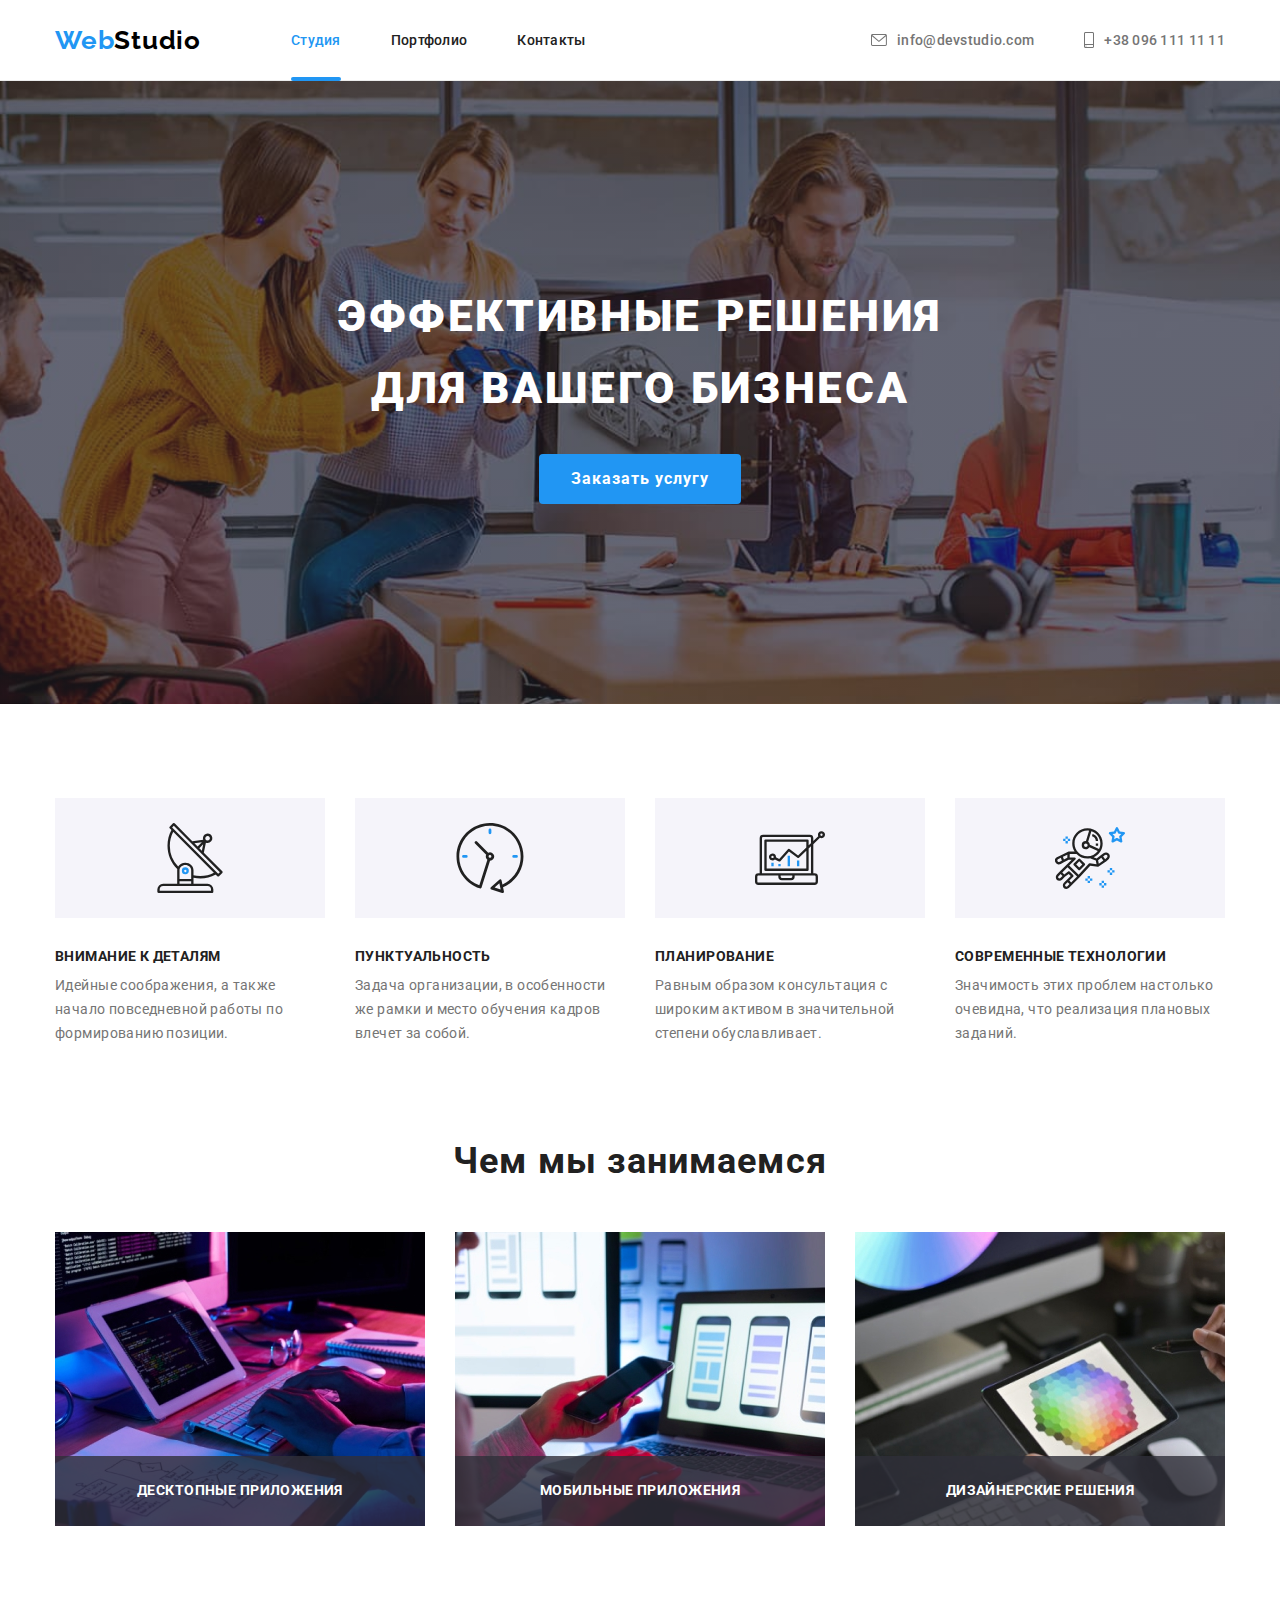
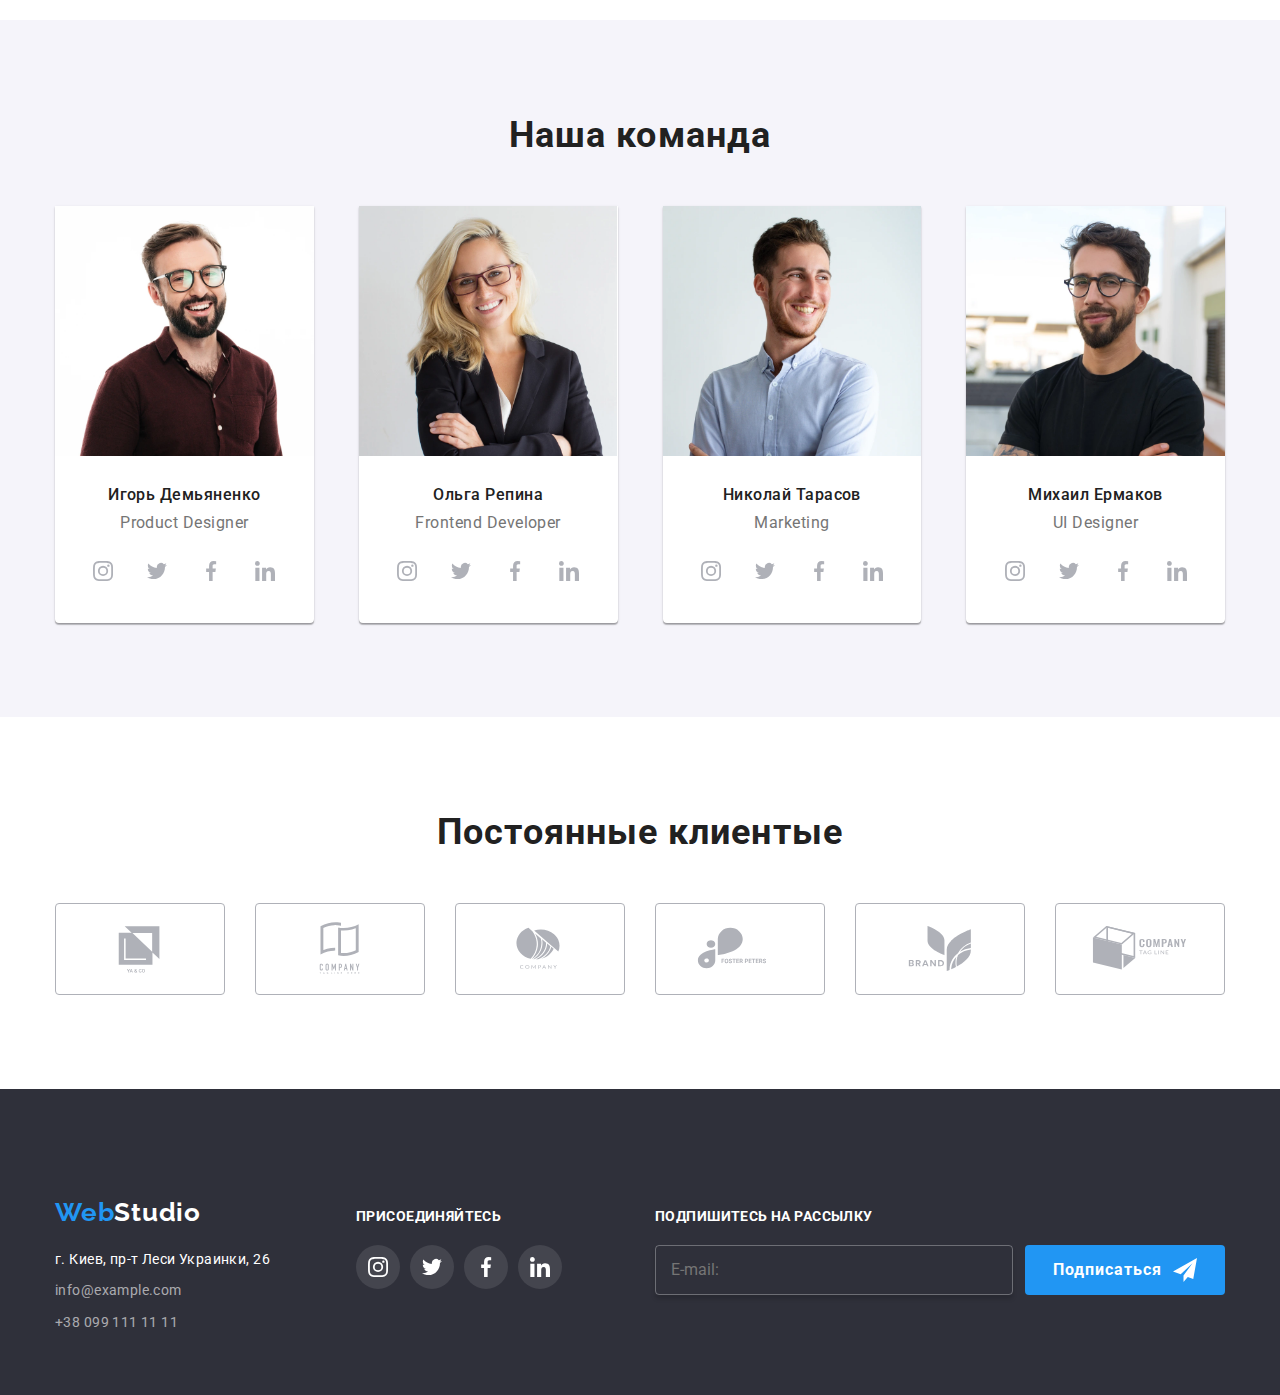
==== commit 1e248f0e: "и" ====
--- a/index.html
+++ b/index.html
@@ -547,7 +547,7 @@
                 </div>
 
                 <div class="footer-social">
-                    <h3 class="footer-title">присоединяйтесь</h3>
+                    <h3 class="subscribe__title">присоединяйтесь</h3>
                     <ul class="footer-social-list">
                         <li class="footer-social-list__item"> 
                             <a class="footer-social-list__link" href="">
--- a/css/main.min.css
+++ b/css/main.min.css
@@ -1 +1 @@
-:root{--primary-text-color: #757575;--title-text-color: #212121;--accent-color: #2196F3;--color-logo: #000000;--color-background: #2F303A;--color-footer-contact: #FFFFFF60;--background-button-member: #F5F4FA;--primary-color-white: #FFFFFF;--color-box-button: #188CEB}.visually-hidden{position:absolute;width:1px;height:1px;margin:-1px;padding:0;overflow:hidden;border:0;clip:rect(0 0 0 0)}h1,h2,h3,h4,h5,h6,p{margin-top:0;margin-bottom:0}body{font-family:roboto,sans-serif}ul{list-style:none;padding:0;margin:0}img{display:block;max-width:100%;height:auto}.section{padding-top:94px;padding-bottom:94px}.container{width:1200px;padding:0 15px;margin:0 auto}@media screen and (min-width: 480px){.container{width:480px}}@media screen and (min-width: 768px){.container{width:768px}}@media screen and (min-width: 1200px){.container{width:1200px}}.backdrop{position:fixed;top:0;left:0;width:100%;height:100%;background-color:rgba(0,0,0,.2);opacity:1;-webkit-transition:opacity 250ms cubic-bezier(0.4, 0, 0.2, 1);transition:opacity 250ms cubic-bezier(0.4, 0, 0.2, 1)}.backdrop.is-hidden{opacity:0;pointer-events:none}.modal{position:absolute;left:50%;top:50%;-webkit-transform:translate(-50%, -50%) scale(1);transform:translate(-50%, -50%) scale(1);padding:40px;-webkit-box-shadow:0px 1px 3px rgba(0,0,0,.12),0px 1px 1px rgba(0,0,0,.14),0px 2px 1px rgba(0,0,0,.2);box-shadow:0px 1px 3px rgba(0,0,0,.12),0px 1px 1px rgba(0,0,0,.14),0px 2px 1px rgba(0,0,0,.2);border-radius:4px;background-color:var(--primary-color-white);-webkit-transition:-webkit-transform 250ms cubic-bezier(0.4, 0, 0.2, 1);transition:-webkit-transform 250ms cubic-bezier(0.4, 0, 0.2, 1);transition:transform 250ms cubic-bezier(0.4, 0, 0.2, 1);transition:transform 250ms cubic-bezier(0.4, 0, 0.2, 1), -webkit-transform 250ms cubic-bezier(0.4, 0, 0.2, 1);width:92%}@media screen and (min-width: 480px){.modal{width:451px}}@media screen and (min-width: 1200px){.modal{width:528px}}.backdrop.is-hidden .modal{-webkit-transform:translate(-50%, -50%) scale(1.2);transform:translate(-50%, -50%) scale(1.2)}.modal__button{position:absolute;right:8px;top:8px;padding:0;font-size:0;border-radius:50%;cursor:pointer;border:none;stroke-opacity:.1;-webkit-transition:background-color 250ms cubic-bezier(0.4, 0, 0.2, 1);transition:background-color 250ms cubic-bezier(0.4, 0, 0.2, 1)}.modal__button:hover,.modal__button:focus{fill:var(--accent-color)}.modal__title{font-size:20px;line-height:1.15;text-align:center;letter-spacing:.03em;color:var(--title-text-color);margin-bottom:12px}.modal__item:not(:last-child){margin-bottom:10px}.modal__item:last-child{margin-bottom:20px}.modal__label{position:relative;display:-webkit-box;display:-ms-flexbox;display:flex;-webkit-box-orient:vertical;-webkit-box-direction:normal;-ms-flex-direction:column;flex-direction:column;font-size:12px;line-height:1.17;letter-spacing:.01em;color:var(--primary-text-color)}.modal__label:focus-within .modal__button-icon{fill:var(--accent-color)}.modal__button-icon{position:absolute;left:12px;bottom:11px;fill:var(--title-text-color)}.modal__input{height:40px;border:1px solid rgba(33,33,33,.2);border-radius:4px;outline:none;padding:11px;padding-left:40px;margin-top:4px}.modal__input:focus{border-color:var(--accent-color)}.modal__textarea{height:120px;border:1px solid rgba(33,33,33,.2);border-radius:4px;padding:12px 16px;resize:none;outline:none;margin-top:4px}.modal__textarea:focus{border-color:var(--accent-color)}.modal__item textarea::-webkit-input-placeholder{font-size:14px;line-height:1.14;letter-spacing:.01em;color:rgba(117,117,117,.5)}.modal__item textarea::-moz-placeholder{font-size:14px;line-height:1.14;letter-spacing:.01em;color:rgba(117,117,117,.5)}.modal__item textarea:-ms-input-placeholder{font-size:14px;line-height:1.14;letter-spacing:.01em;color:rgba(117,117,117,.5)}.modal__item textarea::-ms-input-placeholder{font-size:14px;line-height:1.14;letter-spacing:.01em;color:rgba(117,117,117,.5)}.modal__item textarea::placeholder{font-size:14px;line-height:1.14;letter-spacing:.01em;color:rgba(117,117,117,.5)}.modal__label-checkbox{position:relative;display:-webkit-box;display:-ms-flexbox;display:flex;-webkit-box-orient:horizontal;-webkit-box-direction:reverse;-ms-flex-direction:row-reverse;flex-direction:row-reverse;-webkit-box-pack:center;-ms-flex-pack:center;justify-content:center;-webkit-box-align:center;-ms-flex-align:center;align-items:center;margin-bottom:30px;margin-top:20px}.modal__checkbox{-webkit-appearance:none;-moz-appearance:none;appearance:none}.checkbox__icon{width:15px;height:15px;border:2px solid #000;border-radius:2px}.modal__checkbox:checked+.checkbox__icon{background-position:center;border:rgba(0,0,0,0);background-color:var(--accent-color);background-image:url(../images/icon/icon-check2.svg);background-origin:border-box;background-repeat:no-repeat}.checkbox__span{font-size:14px;line-height:1.71;letter-spacing:.03em;color:var(--primary-text-color);margin-left:10px}.modal__link{font-size:14px;line-height:1.71;letter-spacing:.03em;color:var(--accent-color);text-decoration:none;cursor:pointer;-webkit-transition:color 250ms cubic-bezier(0.4, 0, 0.2, 1);transition:color 250ms cubic-bezier(0.4, 0, 0.2, 1)}.modal__link:hover,.modal__link:focus{color:var(--color-box-button);text-decoration:underline}.modal__submit-wrapper{display:-webkit-box;display:-ms-flexbox;display:flex;-webkit-box-pack:center;-ms-flex-pack:center;justify-content:center}.modal__submit{font-family:"Roboto";font-style:normal;font-weight:700;font-size:16px;line-height:1.88;letter-spacing:.06em;padding:10px;width:200px;text-align:center;border:none;-webkit-transition:background-color 250ms cubic-bezier(0.4, 0, 0.2, 1);transition:background-color 250ms cubic-bezier(0.4, 0, 0.2, 1);color:var(--primary-color-white);background-color:var(--accent-color);border-radius:4px;cursor:pointer}.modal__submit:hover,.modal__submit:focus{background-color:var(--color-box-button)}.mobile-menu-btn{border:none;background-color:rgba(0,0,0,0);padding:0;line-height:0;cursor:pointer}.mobile-menu-btn__icon{fill:#000}.mobile-menu-btn__icon:hover,.mobile-menu-btn__icon:hover{fill:var(--accent-color)}@media screen and (max-width: 767px){.mobile-menu{position:fixed;z-index:5;top:0;left:0;background-color:#fff;width:100%;height:795px;overflow:auto;opacity:0;visibility:hidden;pointer-events:none;-webkit-transition:opacity 250ms linear,visibility 250ms linear;transition:opacity 250ms linear,visibility 250ms linear}.mobile-menu.is-open{opacity:1;visibility:visible;pointer-events:auto}.mobile-menu__container{position:relative;padding-top:48px;padding-bottom:48px;padding-left:40px}.mobile-menu__close-btn{position:absolute;top:10px;right:15px;border:none;background-color:rgba(0,0,0,0);padding:0;line-height:0;cursor:pointer}.mobile-menu__close-btn:hover,.mobile-menu__close-btn:focus{fill:var(--accent-color)}.mobile-menu__link{font-weight:500;font-size:40px;line-height:1.17;letter-spacing:.02em;text-decoration:none;color:var(--title-text-color)}.mobile-menu__link:hover,.mobile-menu__link:focus{color:var(--accent-color)}.mobile-menu__list>li{margin-bottom:32px}.mobile-menu__list{margin-bottom:302px}.mobile-menu__contact-link--phone{font-weight:500;font-size:34px;line-height:1.17;letter-spacing:.02em;text-decoration:none;color:var(--accent-color)}.mobile-menu__contact-link--email{font-weight:500;font-size:24px;line-height:1.17;letter-spacing:.02em;text-decoration:none;color:var(--primary-text-color)}.mobile-menu__contact>li{margin-top:32px}.mobile-menu__contact{margin-bottom:64px}.mobile__nav-link--current{color:var(--accent-color)}.mobile-menu__social-link{font-weight:500;font-size:18px;line-height:1.22;letter-spacing:.02em;text-decoration:none;color:var(--accent-color)}.mobile-menu__social-list{display:-webkit-box;display:-ms-flexbox;display:flex;-webkit-box-align:center;-ms-flex-align:center;align-items:center}.mobile-menu__social-list>li{margin-right:20px}}@media screen and (min-width: 768px){.mobile-menu{display:none}.mobile-menu-btn{display:none}}.logo{color:var(--accent-color);font-family:Raleway,cursive;font-weight:700;font-size:26px;line-height:1.17;text-decoration:none;text-transform:none;letter-spacing:.03em}.logo__color{color:var(--color-logo)}.header__container{display:-webkit-box;display:-ms-flexbox;display:flex;-webkit-box-pack:justify;-ms-flex-pack:justify;justify-content:space-between;-webkit-box-align:center;-ms-flex-align:center;align-items:center}.contact__item{display:-webkit-box;display:-ms-flexbox;display:flex;-webkit-box-align:center;-ms-flex-align:center;align-items:center}@media screen and (max-width: 767px){.header{border-bottom:1px solid #ececec}.header__container{padding-top:10px;padding-bottom:10px}.nav-list{display:none}.contact{display:none;color:var(--primary-text-color)}}@media screen and (min-width: 768px){.contact{display:block}.header{border-bottom:1px solid #ececec}.navigation,.nav-list{display:-webkit-box;display:-ms-flexbox;display:flex;-webkit-box-align:center;-ms-flex-align:center;align-items:center}.nav-list__item{position:relative}.nav-list{margin-left:90px}.nav-list__item:not(:last-child){margin-right:50px}.nav-list__link{display:block;padding-top:32px;padding-bottom:32px}.nav-list__link,.contact__link{-webkit-transition:color 250ms cubic-bezier(0.4, 0, 0.2, 1);transition:color 250ms cubic-bezier(0.4, 0, 0.2, 1)}.nav-list__link--current::after{content:"";position:absolute;left:0;bottom:-1px;display:block;width:100%;height:4px;border-radius:2px;background-color:var(--accent-color)}.nav-list .nav-list__link--current{color:var(--accent-color)}.contact{margin-left:auto}.contact__link{color:var(--primary-text-color);font-weight:500;font-size:14px;line-height:1.17;text-decoration:none;text-transform:none;letter-spacing:.02em}.contact__icon{fill:currentColor;margin-right:10px}.nav-list__link,.contact__link{color:var(--title-text-color);font-weight:500;font-size:14px;line-height:1.17;text-decoration:none;text-transform:none;letter-spacing:.02em}.nav-list__link:hover,.nav-list__link:focus,.contact__link:hover,.contact__link:focus{color:var(--accent-color)}.contact__link,.contact__link{display:-webkit-box;display:-ms-flexbox;display:flex;-webkit-box-align:center;-ms-flex-align:center;align-items:center;color:#757575}.contact__link:hover,.contact__link:focus,.contact__link:hover,.contact__link:focus{color:var(--accent-color)}.link.contact__link:focus,.link.contact__link::after{cursor:pointer;fill:currentColor;-webkit-transition:color 250ms cubic-bezier(0.4, 0, 0.2, 1);transition:color 250ms cubic-bezier(0.4, 0, 0.2, 1)}.contact__item:first-child{margin-bottom:10px}}@media screen and (min-width: 1200px){.contact__item:first-child{margin-bottom:0}.navigation,.nav-list,.contact{display:-webkit-box;display:-ms-flexbox;display:flex;-webkit-box-align:center;-ms-flex-align:center;align-items:center}.header{border-bottom:1px solid #ececec}.header__container{display:-webkit-box;display:-ms-flexbox;display:flex;-webkit-box-pack:center;-ms-flex-pack:center;justify-content:center}.nav-list{margin-left:90px}.nav-list__item{position:relative}.nav-list__link{display:block;padding-top:32px;padding-bottom:32px}.contact{margin-left:auto}.contact__item+.contact__item{margin-left:50px}.nav-list__link,.contact__link{-webkit-transition:color 250ms cubic-bezier(0.4, 0, 0.2, 1);transition:color 250ms cubic-bezier(0.4, 0, 0.2, 1)}.nav-list__link--current::after{content:"";position:absolute;left:0;bottom:-1px;display:block;width:100%;height:4px;border-radius:2px;background-color:var(--accent-color)}.nav-list .nav-list__link--current{color:var(--accent-color)}.contact__link{color:var(--primary-text-color);font-weight:500;font-size:14px;line-height:1.17;text-decoration:none;text-transform:none;letter-spacing:.02em}.contact__icon{fill:currentColor;margin-right:10px}.nav-list__link,.contact__link{color:var(--title-text-color);font-weight:500;font-size:14px;line-height:1.17;text-decoration:none;text-transform:none;letter-spacing:.02em}.nav-list__link:hover,.nav-list__link:focus,.contact__link:hover,.contact__link:focus{color:var(--accent-color)}.contact__link,.contact__link{display:-webkit-box;display:-ms-flexbox;display:flex;-webkit-box-align:center;-ms-flex-align:center;align-items:center;color:#757575}.contact__link:hover,.contact__link:focus,.contact__link:hover,.contact__link:focus{color:var(--accent-color)}.link.contact__link:focus,.link.contact__link::after{cursor:pointer;fill:currentColor;-webkit-transition:color 250ms cubic-bezier(0.4, 0, 0.2, 1);transition:color 250ms cubic-bezier(0.4, 0, 0.2, 1)}}.box{padding-top:118px;padding-bottom:118px;text-align:center;background-image:-webkit-gradient(linear, left top, left bottom, from(rgba(47, 48, 58, 0.4)), to(rgba(47, 48, 58, 0.4))),url(.././images/img/hero/progressive-jpeg/hero-bg-mob_480x400-progressive.jpeg);background-image:linear-gradient(rgba(47, 48, 58, 0.4), rgba(47, 48, 58, 0.4)),url(.././images/img/hero/progressive-jpeg/hero-bg-mob_480x400-progressive.jpeg);background-repeat:no-repeat;background-position:center;background-size:cover;background-color:#2f303a;max-width:1600px;margin:0 auto}.box__title{width:696px;margin-bottom:30px;color:var(--primary-color-white);font-weight:900;font-size:44px;line-height:1.62;text-align:center;text-transform:uppercase;letter-spacing:.06em}.box__button{color:var(--primary-color-white);background-color:var(--accent-color);font-family:Roboto,sans-serif;font-weight:700;font-size:16px;line-height:1.88;letter-spacing:.06em;cursor:pointer;-webkit-transition:color 250ms cubic-bezier(0.4, 0, 0.2, 1);transition:color 250ms cubic-bezier(0.4, 0, 0.2, 1);border:0px;border-radius:4px;padding:10px 32px;border:rgba(0,0,0,0);text-align:center;display:-webkit-box;display:-ms-flexbox;display:flex;-webkit-box-align:center;-ms-flex-align:center;align-items:center;margin:0 auto}.box__button:hover,.box__button:focus{background-color:var(--color-box-button)}@media screen and (max-width: 767px){.box{padding-top:118px;padding-bottom:118px;background-image:-webkit-gradient(linear, left top, left bottom, from(rgba(47, 48, 58, 0.4)), to(rgba(47, 48, 58, 0.4))),url(.././images/img/hero/progressive-jpeg/hero-bg-mob_480x400-progressive.jpeg);background-image:linear-gradient(rgba(47, 48, 58, 0.4), rgba(47, 48, 58, 0.4)),url(.././images/img/hero/progressive-jpeg/hero-bg-mob_480x400-progressive.jpeg)}.box__title{font-size:26px;line-height:1.62;width:360px;text-align:center;margin:auto;margin-bottom:30px}}@media screen and (max-width: 767px)and (min-device-pixel-ratio: 2),screen and (max-width: 767px)and (-webkit-min-device-pixel-ratio: 2),screen and (max-width: 767px)and (min-resolution: 192dpi),screen and (max-width: 767px)and (min-resolution: 2dppx){.box{background-image:-webkit-gradient(linear, left top, left bottom, from(rgba(47, 48, 58, 0.4)), to(rgba(47, 48, 58, 0.4))),url(.././images/img/hero/progressive-jpeg/hero-bg-mob_960x800@2x-progressive.jpeg);background-image:linear-gradient(rgba(47, 48, 58, 0.4), rgba(47, 48, 58, 0.4)),url(.././images/img/hero/progressive-jpeg/hero-bg-mob_960x800@2x-progressive.jpeg)}}@media screen and (min-width: 768px){.box__title{font-size:26px;line-height:1.62;width:360px;margin:auto;margin-bottom:30px}.box{padding-top:118px;padding-bottom:118px;background-image:-webkit-gradient(linear, left top, left bottom, from(rgba(47, 48, 58, 0.4)), to(rgba(47, 48, 58, 0.4))),url(.././images/img/hero/progressive-jpeg/hero-bg-tab_768x400-progressive.jpeg);background-image:linear-gradient(rgba(47, 48, 58, 0.4), rgba(47, 48, 58, 0.4)),url(.././images/img/hero/progressive-jpeg/hero-bg-tab_768x400-progressive.jpeg)}}@media screen and (min-width: 768px)and (min-device-pixel-ratio: 2),screen and (min-width: 768px)and (-webkit-min-device-pixel-ratio: 2),screen and (min-width: 768px)and (min-resolution: 192dpi),screen and (min-width: 768px)and (min-resolution: 2dppx){.box{background-image:-webkit-gradient(linear, left top, left bottom, from(rgba(47, 48, 58, 0.4)), to(rgba(47, 48, 58, 0.4))),url(.././images/img/hero/progressive-jpeg/hero-bg-tab_1536x800@2x-progressive.jpeg);background-image:linear-gradient(rgba(47, 48, 58, 0.4), rgba(47, 48, 58, 0.4)),url(.././images/img/hero/progressive-jpeg/hero-bg-tab_1536x800@2x-progressive.jpeg)}}@media screen and (min-width: 1200px){.box__title{font-size:44px;line-height:1.62;width:696px;margin:auto;margin-bottom:30px}.box{padding-top:200px;padding-bottom:200px;background-image:-webkit-gradient(linear, left top, left bottom, from(rgba(47, 48, 58, 0.4)), to(rgba(47, 48, 58, 0.4))),url(.././images/img/hero/progressive-jpeg/hero-bg-lap_1600x600-progressive.jpeg);background-image:linear-gradient(rgba(47, 48, 58, 0.4), rgba(47, 48, 58, 0.4)),url(.././images/img/hero/progressive-jpeg/hero-bg-lap_1600x600-progressive.jpeg)}}@media screen and (min-width: 1200px)and (min-device-pixel-ratio: 2),screen and (min-width: 1200px)and (-webkit-min-device-pixel-ratio: 2),screen and (min-width: 1200px)and (min-resolution: 192dpi),screen and (min-width: 1200px)and (min-resolution: 2dppx){.box{background-image:-webkit-gradient(linear, left top, left bottom, from(rgba(47, 48, 58, 0.4)), to(rgba(47, 48, 58, 0.4))),url(.././images/img/hero/progressive-jpeg/hero-bg-lap_1600x600@2x-progressive.jpeg);background-image:linear-gradient(rgba(47, 48, 58, 0.4), rgba(47, 48, 58, 0.4)),url(.././images/img/hero/progressive-jpeg/hero-bg-lap_1600x600@2x-progressive.jpeg)}}@media screen and (max-width: 768px){.benefits-list .benefits-list__item:not(:last-child){margin-bottom:30px}.benefits-list__link{max-width:450px;height:120px;background-color:#f5f4fa;margin-bottom:30px;display:-webkit-box;display:-ms-flexbox;display:flex;-webkit-box-align:center;-ms-flex-align:center;align-items:center;-webkit-box-pack:center;-ms-flex-pack:center;justify-content:center}.benefits-list__title{color:var(--title-text-color);font-weight:700;font-size:14px;line-height:1.17;text-transform:uppercase;letter-spacing:.03em;margin-bottom:10px;text-align:center}.benefits-list__text{color:var(--primary-text-color);font-size:14px;line-height:1.71;text-transform:none;letter-spacing:.03em;max-width:450px}}@media screen and (min-width: 768px){.benefits-list{display:-webkit-box;display:-ms-flexbox;display:flex;-ms-flex-wrap:wrap;flex-wrap:wrap;margin:-15px}.benefits-list__item{margin:15px;-ms-flex-preferred-size:calc((100% - 60px)/4);flex-basis:calc((100% - 60px)/4)}.benefits-list__link{width:354px;height:120px;background-color:#f5f4fa;margin-bottom:30px;display:-webkit-box;display:-ms-flexbox;display:flex;-webkit-box-align:center;-ms-flex-align:center;align-items:center;-webkit-box-pack:center;-ms-flex-pack:center;justify-content:center}.benefits-list__title{color:var(--title-text-color);font-weight:700;font-size:14px;line-height:1.17;text-transform:uppercase;letter-spacing:.03em;margin-bottom:10px}.benefits-list__text{color:var(--primary-text-color);font-size:14px;line-height:1.71;text-transform:none;letter-spacing:.03em;max-width:354px}}@media screen and (min-width: 1200px){.benefits-list{display:-webkit-box;display:-ms-flexbox;display:flex;margin:-15px}.benefits-list__item{margin:15px;-ms-flex-preferred-size:calc((100% - 120px)/4);flex-basis:calc((100% - 120px)/4)}.benefits-list__link{width:270px;height:120px;background-color:#f5f4fa;margin-bottom:30px;display:-webkit-box;display:-ms-flexbox;display:flex;-webkit-box-align:center;-ms-flex-align:center;align-items:center;-webkit-box-pack:center;-ms-flex-pack:center;justify-content:center}.benefits-list__title{color:var(--title-text-color);font-weight:700;font-size:14px;line-height:1.17;text-transform:uppercase;letter-spacing:.03em;margin-bottom:10px}.benefits-list__text{color:var(--primary-text-color);font-size:14px;line-height:1.71;text-transform:none;letter-spacing:.03em;max-width:270px}}@media screen and (max-width: 1200px){.section__directions{display:none}}.section.section__directions{padding-top:0}.section__title{color:var(--title-text-color);font-weight:700;font-size:36px;line-height:1.17;text-align:center;text-transform:none;letter-spacing:.03em}.directions-list{display:-webkit-box;display:-ms-flexbox;display:flex}.directions-list__item{position:relative}.directions-list__item+.directions-list__item{margin-left:30px}.directions-list__text{position:absolute;bottom:0;width:100%;height:70px;display:-webkit-box;display:-ms-flexbox;display:flex;-webkit-box-align:center;-ms-flex-align:center;align-items:center;-webkit-box-pack:center;-ms-flex-pack:center;justify-content:center;font-weight:700;font-size:14px;line-height:1.14;letter-spacing:.03em;text-transform:uppercase;color:var(--primary-color-white);background:rgba(47,48,58,.8)}.section__team{background-color:var(--background-button-member)}.team-list{display:-webkit-box;display:-ms-flexbox;display:flex;-webkit-box-pack:center;-ms-flex-pack:center;justify-content:center}.team-list__item{background-color:var(--primary-color-white);-webkit-box-shadow:0px 1px 3px rgba(0,0,0,.12),0px 1px 1px rgba(0,0,0,.14),0px 2px 1px rgba(0,0,0,.2);box-shadow:0px 1px 3px rgba(0,0,0,.12),0px 1px 1px rgba(0,0,0,.14),0px 2px 1px rgba(0,0,0,.2);border-radius:0px 0px 4px 4px}.team-list__container{padding:30px 0}.team-list__title{color:var(--title-text-color);font-weight:500;font-size:16px;line-height:1.17;text-align:center;text-transform:none;letter-spacing:.03em}.team-list__text{margin-top:10px;color:var(--primary-text-color);font-size:16px;line-height:1.17;text-align:center;text-transform:none;letter-spacing:.03em}.social-list{display:-webkit-box;display:-ms-flexbox;display:flex;-webkit-box-pack:center;-ms-flex-pack:center;justify-content:center;margin-top:16px}.social-list__item+.social-list__item{margin-left:10px}@media screen and (max-width: 767px){.team-list{-webkit-box-orient:vertical;-webkit-box-direction:normal;-ms-flex-direction:column;flex-direction:column;-webkit-box-align:center;-ms-flex-align:center;align-items:center}.team-list__item{max-width:450px;margin:0}.team-list__item+.team-list__item{margin-top:30px}.section__title{color:var(--title-text-color);font-weight:700;font-size:28px;line-height:1.17;text-align:center;text-transform:none;letter-spacing:.03em}}@media screen and (min-width: 768px){.team-list{-ms-flex-wrap:wrap;flex-wrap:wrap;margin:-15px}.team-list__item{margin:15px;-ms-flex-preferred-size:calc((100% - 60px)/2);flex-basis:calc((100% - 60px)/2)}.section__title{margin-bottom:30px}}@media screen and (min-width: 1200px){.team-list{-ms-flex-wrap:nowrap;flex-wrap:nowrap;-webkit-box-orient:horizontal;-webkit-box-direction:normal;-ms-flex-direction:row;flex-direction:row}.section__title{margin-bottom:50px}.team-list__item{margin:0;max-width:270px}.team-list__item+.team-list__item{margin-left:30px}}.social-list__link{display:-webkit-box;display:-ms-flexbox;display:flex;-webkit-box-align:center;-ms-flex-align:center;align-items:center;-webkit-box-pack:center;-ms-flex-pack:center;justify-content:center;width:44px;height:44px;background-color:rgba(0,0,0,0);border-radius:50%;-webkit-transition:background-color 250ms cubic-bezier(0.4, 0, 0.2, 1);transition:background-color 250ms cubic-bezier(0.4, 0, 0.2, 1)}.social-list__link:hover,.social-list__link:focus{background-color:var(--color-box-button)}.social-list__icon{fill:#afb1b8;-webkit-transition:fill 250ms cubic-bezier(0.4, 0, 0.2, 1);transition:fill 250ms cubic-bezier(0.4, 0, 0.2, 1)}.social-list__link:hover .social-list__icon,.social-list__link:focus .social-list__icon{fill:var(--primary-color-white)}.clients-list{display:-webkit-box;display:-ms-flexbox;display:flex;margin-top:50px;-webkit-box-pack:center;-ms-flex-pack:center;justify-content:center}.clients-list__item{-webkit-box-align:center;-ms-flex-align:center;align-items:center;-webkit-box-pack:center;-ms-flex-pack:center;justify-content:center}.clients-list__link{display:-webkit-box;display:-ms-flexbox;display:flex;-webkit-box-align:center;-ms-flex-align:center;align-items:center;-webkit-box-pack:center;-ms-flex-pack:center;justify-content:center;fill:#afb1b8;line-height:0;font-size:0;border:1px solid #afb1b8;border-radius:4px;-webkit-transition:border-color 250ms cubic-bezier(0.4, 0, 0.2, 1);transition:border-color 250ms cubic-bezier(0.4, 0, 0.2, 1)}.clients-list__link:hover,.clients-list__link:focus{border-color:var(--color-box-button)}.clients-list__icon{width:106px;height:60px;fill:#afb1b8;-webkit-transition:fill 250ms cubic-bezier(0.4, 0, 0.2, 1);transition:fill 250ms cubic-bezier(0.4, 0, 0.2, 1)}.clients-list__link:hover .clients-list__icon,.clients-list__link:focus .clients-list__icon{fill:var(--color-box-button)}@media screen and (max-width: 768px){.section__title{margin-bottom:30px}.clients-list{-ms-flex-wrap:wrap;flex-wrap:wrap;margin:-15px}.clients-list__item{margin:15px;-ms-flex-preferred-size:calc((100% - 60px)/2);flex-basis:calc((100% - 60px)/2)}.clients-list__link{margin-right:0;width:210px;height:92px}}@media screen and (min-width: 768px){.section__title{font-size:28px}.clients-list{-ms-flex-wrap:wrap;flex-wrap:wrap;margin:-15px}.clients-list__item{margin:15px;-ms-flex-preferred-size:calc((100% - 90px)/3);flex-basis:calc((100% - 90px)/3)}.clients-list__link{width:226px;height:92px}}@media screen and (min-width: 1200px){.section__title{font-size:36px}.clients-list{-ms-flex-wrap:nowrap;flex-wrap:nowrap}.clients-list__link{width:170px;height:92px}}.footer__subscribe{margin-left:93px}.subscribe__title{font-weight:700;font-size:14px;line-height:1.14;letter-spacing:.03em;text-transform:uppercase;margin-bottom:20px;color:var(--primary-color-white)}.subscribe__input{-webkit-box-flex:1;-ms-flex:1 0 auto;flex:1 0 auto;border-radius:4px;padding:15px 16px;background-color:rgba(0,0,0,0);border:1px solid rgba(255,255,255,.3);-webkit-box-shadow:0px 4px 4px rgba(0,0,0,.15);box-shadow:0px 4px 4px rgba(0,0,0,.15);color:var(--primary-color-white);-webkit-transition:border 250ms cubic-bezier(0.4, 0, 0.2, 1);transition:border 250ms cubic-bezier(0.4, 0, 0.2, 1)}.subscribe__block{position:relative;display:-webkit-box;display:-ms-flexbox;display:flex;width:570px;fill:#fff}.subscribe__button{display:-webkit-box;display:-ms-flexbox;display:flex;-webkit-box-align:center;-ms-flex-align:center;align-items:center;text-align:center;-webkit-box-pack:space-evenly;-ms-flex-pack:space-evenly;justify-content:space-evenly;font-family:Roboto,sans-serif;font-style:normal;font-weight:700;font-size:16px;line-height:1.88;letter-spacing:.06em;width:200px;height:50px;border-radius:4px;border:none;margin-left:12px;color:var(--primary-color-white);background-color:var(--accent-color);cursor:pointer;-webkit-transition:color 250ms cubic-bezier(0.4, 0, 0.2, 1);transition:color 250ms cubic-bezier(0.4, 0, 0.2, 1);padding:10px 29px}.subscribe__button:hover,.subscribe__button:focus{background-color:var(--color-box-button)}.subscribe__button-icon{margin-left:10px;fill:var(--primary-color-white)}@media screen and (max-width: 767px){.footer-social{margin-top:60px}.footer__contacts{text-align:center}.footer-social{text-align:center}.subscribe__form{text-align:center}}@media screen and (min-width: 768px){.footer__container{display:-webkit-box;display:-ms-flexbox;display:flex;-webkit-box-orient:vertical;-webkit-box-direction:normal;-ms-flex-direction:column;flex-direction:column;-webkit-box-align:center;-ms-flex-align:center;align-items:center;-ms-flex-pack:distribute;justify-content:space-around;text-align:center}}@media screen and (max-width: 1199px){.footer-social{display:-webkit-box;display:-ms-flexbox;display:flex;-webkit-box-orient:vertical;-webkit-box-direction:normal;-ms-flex-direction:column;flex-direction:column;-webkit-box-align:center;-ms-flex-align:center;align-items:center;margin-left:0 auto;margin-right:0 auto;margin-top:60px}.subscribe__block{width:100%;-webkit-box-orient:vertical;-webkit-box-direction:normal;-ms-flex-direction:column;flex-direction:column;-webkit-box-align:center;-ms-flex-align:center;align-items:center}.subscribe__input{width:100%;margin-bottom:20px}.subscribe__button{margin:0 auto}}@media screen and (min-width: 1200px){.footer{min-height:260px}.footer__container{display:-webkit-box;display:-ms-flexbox;display:flex;-webkit-box-align:baseline;-ms-flex-align:baseline;align-items:baseline}.footer__container{text-align:left}.footer__contacts{text-align:left}.footer-social{text-align:left}.subscribe__form{text-align:left}}.filter-list{display:-webkit-box;display:-ms-flexbox;display:flex;margin-bottom:50px}.filter-list__item+.filter-list__item{margin-left:8px}.filter-list__button{margin:0 auto;border-radius:4px;padding:6px 22px;-webkit-transition-property:color;transition-property:color;font-family:Roboto,sans-serif;color:var(--title-text-color);background-color:var(--background-button-member);font-weight:500;font-size:16px;line-height:1.63;letter-spacing:.03em;cursor:pointer;border:rgba(0,0,0,0);border-radius:4px;-webkit-transition:background-color 250ms cubic-bezier(0.4, 0, 0.2, 1),color 250ms cubic-bezier(0.4, 0, 0.2, 1),-webkit-box-shadow 250ms cubic-bezier(0.4, 0, 0.2, 1);transition:background-color 250ms cubic-bezier(0.4, 0, 0.2, 1),color 250ms cubic-bezier(0.4, 0, 0.2, 1),-webkit-box-shadow 250ms cubic-bezier(0.4, 0, 0.2, 1);transition:background-color 250ms cubic-bezier(0.4, 0, 0.2, 1),color 250ms cubic-bezier(0.4, 0, 0.2, 1),box-shadow 250ms cubic-bezier(0.4, 0, 0.2, 1);transition:background-color 250ms cubic-bezier(0.4, 0, 0.2, 1),color 250ms cubic-bezier(0.4, 0, 0.2, 1),box-shadow 250ms cubic-bezier(0.4, 0, 0.2, 1),-webkit-box-shadow 250ms cubic-bezier(0.4, 0, 0.2, 1)}.filter-list__button:hover,.filter-list__button:focus{background-color:var(--accent-color);color:var(--primary-color-white)}.projects-list{display:-webkit-box;display:-ms-flexbox;display:flex;-ms-flex-wrap:wrap;flex-wrap:wrap;margin:-15px}.projects-list__item{margin:15px}.projects-list__link{text-decoration:none;display:block;-webkit-transition:background-color 250ms cubic-bezier(0.4, 0, 0.2, 1);transition:background-color 250ms cubic-bezier(0.4, 0, 0.2, 1)}.projects-list__link:hover,.projects-list__link:focus{-webkit-box-shadow:0px 1px 1px rgba(0,0,0,.12),0px 4px 4px rgba(0,0,0,.06),1px 4px 6px rgba(0,0,0,.16);box-shadow:0px 1px 1px rgba(0,0,0,.12),0px 4px 4px rgba(0,0,0,.06),1px 4px 6px rgba(0,0,0,.16)}.projects-list__overlay-text{position:absolute;bottom:0;width:100%;height:100%;display:block;padding:63px 24px;text-align:center;font-size:18px;line-height:1.56;letter-spacing:.03em;color:#fff;background-color:rgba(33,150,243,.9);-webkit-transition:-webkit-transform 250ms cubic-bezier(0.4, 0, 0.2, 1);transition:-webkit-transform 250ms cubic-bezier(0.4, 0, 0.2, 1);transition:transform 250ms cubic-bezier(0.4, 0, 0.2, 1);transition:transform 250ms cubic-bezier(0.4, 0, 0.2, 1), -webkit-transform 250ms cubic-bezier(0.4, 0, 0.2, 1);-webkit-transform:translateY(101%);transform:translateY(101%)}.projects-list__link:hover .projects-list__overlay-text,.projects-list__link:focus .projects-list__overlay-text{-webkit-transform:translateY(0%);transform:translateY(0%)}.projects-list__overlay{position:relative;overflow:hidden}.projects-list__container{padding:20px 24px;border-right:1px solid #ececec;border-bottom:1px solid #ececec;border-left:1px solid #ececec}.projects-list__title{color:var(--title-text-color);font-weight:700;font-size:18px;line-height:2;letter-spacing:.06em}.projects-list__text{color:var(--primary-text-color);font-size:16px;line-height:1.88;letter-spacing:.03em}.filter-list__item:not(:last-child){margin-right:8px}@media screen and (max-width: 767px){.filter-list{display:-webkit-box;display:-ms-flexbox;display:flex;-ms-flex-wrap:wrap;flex-wrap:wrap;margin-bottom:30px}.filter-list__item:nth-child(-n+3){margin-bottom:15px}.filter-list__item:nth-child(3){margin-left:0}.projects-list{-webkit-box-orient:vertical;-webkit-box-direction:normal;-ms-flex-direction:column;flex-direction:column;-webkit-box-align:center;-ms-flex-align:center;align-items:center}.projects-list__item{-ms-flex-preferred-size:100%;flex-basis:100%}}@media screen and (min-width: 768px){.projects-list__item{-ms-flex-preferred-size:calc((100% - 60px)/2);flex-basis:calc((100% - 60px)/2)}.filter-list{display:-webkit-box;display:-ms-flexbox;display:flex;-webkit-box-pack:center;-ms-flex-pack:center;justify-content:center;margin-bottom:30px}}@media screen and (min-width: 0)and (max-width: 1200px){.section{padding-top:60px;padding-bottom:60px}}@media screen and (min-width: 768px)and (max-width: 1200px){.projects-list__container--bot{padding-bottom:56px}}@media screen and (min-width: 1200px){.filter-list{-ms-flex-wrap:wrap;flex-wrap:wrap;margin-bottom:50px;-webkit-box-pack:center;-ms-flex-pack:center;justify-content:center}.projects-list__item{-ms-flex-preferred-size:calc((100% - 90px)/3);flex-basis:calc((100% - 90px)/3)}}/*# sourceMappingURL=main.min.css.map */+:root{--primary-text-color: #757575;--title-text-color: #212121;--accent-color: #2196F3;--color-logo: #000000;--color-background: #2F303A;--color-footer-contact: #FFFFFF60;--background-button-member: #F5F4FA;--primary-color-white: #FFFFFF;--color-box-button: #188CEB}.visually-hidden{position:absolute;width:1px;height:1px;margin:-1px;padding:0;overflow:hidden;border:0;clip:rect(0 0 0 0)}h1,h2,h3,h4,h5,h6,p{margin-top:0;margin-bottom:0}body{font-family:roboto,sans-serif}ul{list-style:none;padding:0;margin:0}img{display:block;max-width:100%;height:auto}.section{padding-top:94px;padding-bottom:94px}.container{width:1200px;padding:0 15px;margin:0 auto}@media screen and (max-width: 480px){.container{width:100%}}@media screen and (min-width: 480px){.container{width:480px}}@media screen and (min-width: 768px){.container{width:768px}}@media screen and (min-width: 1200px){.container{width:1200px}}.backdrop{position:fixed;top:0;left:0;width:100%;height:100%;background-color:rgba(0,0,0,.2);opacity:1;-webkit-transition:opacity 250ms cubic-bezier(0.4, 0, 0.2, 1);transition:opacity 250ms cubic-bezier(0.4, 0, 0.2, 1)}.backdrop.is-hidden{opacity:0;pointer-events:none}.modal{position:absolute;left:50%;top:50%;-webkit-transform:translate(-50%, -50%) scale(1);transform:translate(-50%, -50%) scale(1);padding:40px;-webkit-box-shadow:0px 1px 3px rgba(0,0,0,.12),0px 1px 1px rgba(0,0,0,.14),0px 2px 1px rgba(0,0,0,.2);box-shadow:0px 1px 3px rgba(0,0,0,.12),0px 1px 1px rgba(0,0,0,.14),0px 2px 1px rgba(0,0,0,.2);border-radius:4px;background-color:var(--primary-color-white);-webkit-transition:-webkit-transform 250ms cubic-bezier(0.4, 0, 0.2, 1);transition:-webkit-transform 250ms cubic-bezier(0.4, 0, 0.2, 1);transition:transform 250ms cubic-bezier(0.4, 0, 0.2, 1);transition:transform 250ms cubic-bezier(0.4, 0, 0.2, 1), -webkit-transform 250ms cubic-bezier(0.4, 0, 0.2, 1);width:92%}@media screen and (min-width: 480px){.modal{width:451px}}@media screen and (min-width: 1200px){.modal{width:528px}}.backdrop.is-hidden .modal{-webkit-transform:translate(-50%, -50%) scale(1.2);transform:translate(-50%, -50%) scale(1.2)}.modal__button{position:absolute;right:8px;top:8px;padding:0;font-size:0;border-radius:50%;cursor:pointer;border:none;stroke-opacity:.1;-webkit-transition:background-color 250ms cubic-bezier(0.4, 0, 0.2, 1);transition:background-color 250ms cubic-bezier(0.4, 0, 0.2, 1)}.modal__button:hover,.modal__button:focus{fill:var(--accent-color)}.modal__title{font-size:20px;line-height:1.15;text-align:center;letter-spacing:.03em;color:var(--title-text-color);margin-bottom:12px}.modal__item:not(:last-child){margin-bottom:10px}.modal__item:last-child{margin-bottom:20px}.modal__label{position:relative;display:-webkit-box;display:-ms-flexbox;display:flex;-webkit-box-orient:vertical;-webkit-box-direction:normal;-ms-flex-direction:column;flex-direction:column;font-size:12px;line-height:1.17;letter-spacing:.01em;color:var(--primary-text-color)}.modal__label:focus-within .modal__button-icon{fill:var(--accent-color)}.modal__button-icon{position:absolute;left:12px;bottom:11px;fill:var(--title-text-color)}.modal__input{height:40px;border:1px solid rgba(33,33,33,.2);border-radius:4px;outline:none;padding:11px;padding-left:40px;margin-top:4px}.modal__input:focus{border-color:var(--accent-color)}.modal__textarea{height:120px;border:1px solid rgba(33,33,33,.2);border-radius:4px;padding:12px 16px;resize:none;outline:none;margin-top:4px}.modal__textarea:focus{border-color:var(--accent-color)}.modal__item textarea::-webkit-input-placeholder{font-size:14px;line-height:1.14;letter-spacing:.01em;color:rgba(117,117,117,.5)}.modal__item textarea::-moz-placeholder{font-size:14px;line-height:1.14;letter-spacing:.01em;color:rgba(117,117,117,.5)}.modal__item textarea:-ms-input-placeholder{font-size:14px;line-height:1.14;letter-spacing:.01em;color:rgba(117,117,117,.5)}.modal__item textarea::-ms-input-placeholder{font-size:14px;line-height:1.14;letter-spacing:.01em;color:rgba(117,117,117,.5)}.modal__item textarea::placeholder{font-size:14px;line-height:1.14;letter-spacing:.01em;color:rgba(117,117,117,.5)}.modal__label-checkbox{position:relative;display:-webkit-box;display:-ms-flexbox;display:flex;-webkit-box-orient:horizontal;-webkit-box-direction:reverse;-ms-flex-direction:row-reverse;flex-direction:row-reverse;-webkit-box-pack:center;-ms-flex-pack:center;justify-content:center;-webkit-box-align:center;-ms-flex-align:center;align-items:center;margin-bottom:30px;margin-top:20px}.modal__checkbox{-webkit-appearance:none;-moz-appearance:none;appearance:none}.checkbox__icon{width:15px;height:15px;border:2px solid #000;border-radius:2px}.modal__checkbox:checked+.checkbox__icon{background-position:center;border:rgba(0,0,0,0);background-color:var(--accent-color);background-image:url(../images/icon/icon-check2.svg);background-origin:border-box;background-repeat:no-repeat}.checkbox__span{font-size:12px;line-height:1.71;letter-spacing:.03em;color:var(--primary-text-color);margin-left:10px}.modal__link{font-size:12px;line-height:1.71;letter-spacing:.03em;color:var(--accent-color);text-decoration:none;cursor:pointer;-webkit-transition:color 250ms cubic-bezier(0.4, 0, 0.2, 1);transition:color 250ms cubic-bezier(0.4, 0, 0.2, 1)}.modal__link:hover,.modal__link:focus{color:var(--color-box-button);text-decoration:underline}.modal__submit-wrapper{display:-webkit-box;display:-ms-flexbox;display:flex;-webkit-box-pack:center;-ms-flex-pack:center;justify-content:center}.modal__submit{font-family:"Roboto";font-style:normal;font-weight:700;font-size:16px;line-height:1.88;letter-spacing:.06em;padding:10px;width:200px;text-align:center;border:none;-webkit-transition:background-color 250ms cubic-bezier(0.4, 0, 0.2, 1);transition:background-color 250ms cubic-bezier(0.4, 0, 0.2, 1);color:var(--primary-color-white);background-color:var(--accent-color);border-radius:4px;cursor:pointer}.modal__submit:hover,.modal__submit:focus{background-color:var(--color-box-button)}.mobile-menu-btn{border:none;background-color:rgba(0,0,0,0);padding:0;line-height:0;cursor:pointer}.mobile-menu-btn__icon{fill:#000}.mobile-menu-btn__icon:hover,.mobile-menu-btn__icon:hover{fill:var(--accent-color)}@media screen and (max-width: 767px){.mobile-menu{position:fixed;z-index:5;top:0;left:0;background-color:#fff;width:100%;height:795px;overflow:auto;opacity:0;visibility:hidden;pointer-events:none;-webkit-transition:opacity 250ms linear,visibility 250ms linear;transition:opacity 250ms linear,visibility 250ms linear}.mobile-menu.is-open{opacity:1;visibility:visible;pointer-events:auto}.mobile-menu__container{position:relative;padding-top:48px;padding-bottom:48px;padding-left:40px}.mobile-menu__close-btn{position:absolute;top:10px;right:15px;border:none;background-color:rgba(0,0,0,0);padding:0;line-height:0;cursor:pointer}.mobile-menu__close-btn:hover,.mobile-menu__close-btn:focus{fill:var(--accent-color)}.mobile-menu__link{font-weight:500;font-size:40px;line-height:1.17;letter-spacing:.02em;text-decoration:none;color:var(--title-text-color)}.mobile-menu__link:hover,.mobile-menu__link:focus{color:var(--accent-color)}.mobile-menu__list>li{margin-bottom:32px}.mobile-menu__list{margin-bottom:302px}.mobile-menu__contact-link--phone{font-weight:500;font-size:34px;line-height:1.17;letter-spacing:.02em;text-decoration:none;color:var(--accent-color)}.mobile-menu__contact-link--email{font-weight:500;font-size:24px;line-height:1.17;letter-spacing:.02em;text-decoration:none;color:var(--primary-text-color)}.mobile-menu__contact>li{margin-top:32px}.mobile-menu__contact{margin-bottom:64px}.mobile__nav-link--current{color:var(--accent-color)}.mobile-menu__social-link{font-weight:500;font-size:18px;line-height:1.22;letter-spacing:.02em;text-decoration:none;color:var(--accent-color)}.mobile-menu__social-list{display:-webkit-box;display:-ms-flexbox;display:flex;-webkit-box-align:center;-ms-flex-align:center;align-items:center}.mobile-menu__social-list>li{margin-right:20px}}@media screen and (min-width: 768px){.mobile-menu{display:none}.mobile-menu-btn{display:none}}.logo{color:var(--accent-color);font-family:Raleway,cursive;font-weight:700;font-size:26px;line-height:1.17;text-decoration:none;text-transform:none;letter-spacing:.03em}.logo__color{color:var(--color-logo)}.header__container{display:-webkit-box;display:-ms-flexbox;display:flex;-webkit-box-pack:justify;-ms-flex-pack:justify;justify-content:space-between;-webkit-box-align:center;-ms-flex-align:center;align-items:center}.contact__item{display:-webkit-box;display:-ms-flexbox;display:flex;-webkit-box-align:center;-ms-flex-align:center;align-items:center}@media screen and (max-width: 767px){.header{border-bottom:1px solid #ececec}.header__container{padding-top:10px;padding-bottom:10px}.nav-list{display:none}.contact{display:none;color:var(--primary-text-color)}}@media screen and (min-width: 768px){.contact{display:block}.header{border-bottom:1px solid #ececec}.navigation,.nav-list{display:-webkit-box;display:-ms-flexbox;display:flex;-webkit-box-align:center;-ms-flex-align:center;align-items:center}.nav-list__item{position:relative}.nav-list{margin-left:90px}.nav-list__item:not(:last-child){margin-right:50px}.nav-list__link{display:block;padding-top:32px;padding-bottom:32px}.nav-list__link,.contact__link{-webkit-transition:color 250ms cubic-bezier(0.4, 0, 0.2, 1);transition:color 250ms cubic-bezier(0.4, 0, 0.2, 1)}.nav-list__link--current::after{content:"";position:absolute;left:0;bottom:-1px;display:block;width:100%;height:4px;border-radius:2px;background-color:var(--accent-color)}.nav-list .nav-list__link--current{color:var(--accent-color)}.contact{margin-left:auto}.contact__link{color:var(--primary-text-color);font-weight:500;font-size:14px;line-height:1.17;text-decoration:none;text-transform:none;letter-spacing:.02em}.contact__icon{fill:currentColor;margin-right:10px}.nav-list__link,.contact__link{color:var(--title-text-color);font-weight:500;font-size:14px;line-height:1.17;text-decoration:none;text-transform:none;letter-spacing:.02em}.nav-list__link:hover,.nav-list__link:focus,.contact__link:hover,.contact__link:focus{color:var(--accent-color)}.contact__link,.contact__link{display:-webkit-box;display:-ms-flexbox;display:flex;-webkit-box-align:center;-ms-flex-align:center;align-items:center;color:#757575}.contact__link:hover,.contact__link:focus,.contact__link:hover,.contact__link:focus{color:var(--accent-color)}.link.contact__link:focus,.link.contact__link::after{cursor:pointer;fill:currentColor;-webkit-transition:color 250ms cubic-bezier(0.4, 0, 0.2, 1);transition:color 250ms cubic-bezier(0.4, 0, 0.2, 1)}.contact__item:first-child{margin-bottom:10px}}@media screen and (min-width: 1200px){.contact__item:first-child{margin-bottom:0}.navigation,.nav-list,.contact{display:-webkit-box;display:-ms-flexbox;display:flex;-webkit-box-align:center;-ms-flex-align:center;align-items:center}.header{border-bottom:1px solid #ececec}.header__container{display:-webkit-box;display:-ms-flexbox;display:flex;-webkit-box-pack:center;-ms-flex-pack:center;justify-content:center}.nav-list{margin-left:90px}.nav-list__item{position:relative}.nav-list__link{display:block;padding-top:32px;padding-bottom:32px}.contact{margin-left:auto}.contact__item+.contact__item{margin-left:50px}.nav-list__link,.contact__link{-webkit-transition:color 250ms cubic-bezier(0.4, 0, 0.2, 1);transition:color 250ms cubic-bezier(0.4, 0, 0.2, 1)}.nav-list__link--current::after{content:"";position:absolute;left:0;bottom:-1px;display:block;width:100%;height:4px;border-radius:2px;background-color:var(--accent-color)}.nav-list .nav-list__link--current{color:var(--accent-color)}.contact__link{color:var(--primary-text-color);font-weight:500;font-size:14px;line-height:1.17;text-decoration:none;text-transform:none;letter-spacing:.02em}.contact__icon{fill:currentColor;margin-right:10px}.nav-list__link,.contact__link{color:var(--title-text-color);font-weight:500;font-size:14px;line-height:1.17;text-decoration:none;text-transform:none;letter-spacing:.02em}.nav-list__link:hover,.nav-list__link:focus,.contact__link:hover,.contact__link:focus{color:var(--accent-color)}.contact__link,.contact__link{display:-webkit-box;display:-ms-flexbox;display:flex;-webkit-box-align:center;-ms-flex-align:center;align-items:center;color:#757575}.contact__link:hover,.contact__link:focus,.contact__link:hover,.contact__link:focus{color:var(--accent-color)}.link.contact__link:focus,.link.contact__link::after{cursor:pointer;fill:currentColor;-webkit-transition:color 250ms cubic-bezier(0.4, 0, 0.2, 1);transition:color 250ms cubic-bezier(0.4, 0, 0.2, 1)}}.box{padding-top:118px;padding-bottom:118px;text-align:center;background-image:-webkit-gradient(linear, left top, left bottom, from(rgba(47, 48, 58, 0.4)), to(rgba(47, 48, 58, 0.4))),url(.././images/img/hero/progressive-jpeg/hero-bg-mob_480x400-progressive.jpeg);background-image:linear-gradient(rgba(47, 48, 58, 0.4), rgba(47, 48, 58, 0.4)),url(.././images/img/hero/progressive-jpeg/hero-bg-mob_480x400-progressive.jpeg);background-repeat:no-repeat;background-position:center;background-size:cover;background-color:#2f303a;max-width:1600px;margin:0 auto}.box__title{width:696px;margin-bottom:30px;color:var(--primary-color-white);font-weight:900;font-size:44px;line-height:1.62;text-align:center;text-transform:uppercase;letter-spacing:.06em}.box__button{color:var(--primary-color-white);background-color:var(--accent-color);font-family:Roboto,sans-serif;font-weight:700;font-size:16px;line-height:1.88;letter-spacing:.06em;cursor:pointer;-webkit-transition:color 250ms cubic-bezier(0.4, 0, 0.2, 1);transition:color 250ms cubic-bezier(0.4, 0, 0.2, 1);border:0px;border-radius:4px;padding:10px 32px;border:rgba(0,0,0,0);text-align:center;display:-webkit-box;display:-ms-flexbox;display:flex;-webkit-box-align:center;-ms-flex-align:center;align-items:center;margin:0 auto}.box__button:hover,.box__button:focus{background-color:var(--color-box-button)}@media screen and (max-width: 767px){.box{padding-top:118px;padding-bottom:118px;background-image:-webkit-gradient(linear, left top, left bottom, from(rgba(47, 48, 58, 0.4)), to(rgba(47, 48, 58, 0.4))),url(.././images/img/hero/progressive-jpeg/hero-bg-mob_480x400-progressive.jpeg);background-image:linear-gradient(rgba(47, 48, 58, 0.4), rgba(47, 48, 58, 0.4)),url(.././images/img/hero/progressive-jpeg/hero-bg-mob_480x400-progressive.jpeg)}.box__title{font-size:26px;line-height:1.62;width:360px;text-align:center;margin:auto;margin-bottom:30px}}@media screen and (max-width: 767px)and (min-device-pixel-ratio: 2),screen and (max-width: 767px)and (-webkit-min-device-pixel-ratio: 2),screen and (max-width: 767px)and (min-resolution: 192dpi),screen and (max-width: 767px)and (min-resolution: 2dppx){.box{background-image:-webkit-gradient(linear, left top, left bottom, from(rgba(47, 48, 58, 0.4)), to(rgba(47, 48, 58, 0.4))),url(.././images/img/hero/progressive-jpeg/hero-bg-mob_960x800@2x-progressive.jpeg);background-image:linear-gradient(rgba(47, 48, 58, 0.4), rgba(47, 48, 58, 0.4)),url(.././images/img/hero/progressive-jpeg/hero-bg-mob_960x800@2x-progressive.jpeg)}}@media screen and (min-width: 768px){.box__title{font-size:26px;line-height:1.62;width:360px;margin:auto;margin-bottom:30px}.box{padding-top:118px;padding-bottom:118px;background-image:-webkit-gradient(linear, left top, left bottom, from(rgba(47, 48, 58, 0.4)), to(rgba(47, 48, 58, 0.4))),url(.././images/img/hero/progressive-jpeg/hero-bg-tab_768x400-progressive.jpeg);background-image:linear-gradient(rgba(47, 48, 58, 0.4), rgba(47, 48, 58, 0.4)),url(.././images/img/hero/progressive-jpeg/hero-bg-tab_768x400-progressive.jpeg)}}@media screen and (min-width: 768px)and (min-device-pixel-ratio: 2),screen and (min-width: 768px)and (-webkit-min-device-pixel-ratio: 2),screen and (min-width: 768px)and (min-resolution: 192dpi),screen and (min-width: 768px)and (min-resolution: 2dppx){.box{background-image:-webkit-gradient(linear, left top, left bottom, from(rgba(47, 48, 58, 0.4)), to(rgba(47, 48, 58, 0.4))),url(.././images/img/hero/progressive-jpeg/hero-bg-tab_1536x800@2x-progressive.jpeg);background-image:linear-gradient(rgba(47, 48, 58, 0.4), rgba(47, 48, 58, 0.4)),url(.././images/img/hero/progressive-jpeg/hero-bg-tab_1536x800@2x-progressive.jpeg)}}@media screen and (min-width: 1200px){.box__title{font-size:44px;line-height:1.62;width:696px;margin:auto;margin-bottom:30px}.box{padding-top:200px;padding-bottom:200px;background-image:-webkit-gradient(linear, left top, left bottom, from(rgba(47, 48, 58, 0.4)), to(rgba(47, 48, 58, 0.4))),url(.././images/img/hero/progressive-jpeg/hero-bg-lap_1600x600-progressive.jpeg);background-image:linear-gradient(rgba(47, 48, 58, 0.4), rgba(47, 48, 58, 0.4)),url(.././images/img/hero/progressive-jpeg/hero-bg-lap_1600x600-progressive.jpeg)}}@media screen and (min-width: 1200px)and (min-device-pixel-ratio: 2),screen and (min-width: 1200px)and (-webkit-min-device-pixel-ratio: 2),screen and (min-width: 1200px)and (min-resolution: 192dpi),screen and (min-width: 1200px)and (min-resolution: 2dppx){.box{background-image:-webkit-gradient(linear, left top, left bottom, from(rgba(47, 48, 58, 0.4)), to(rgba(47, 48, 58, 0.4))),url(.././images/img/hero/progressive-jpeg/hero-bg-lap_1600x600@2x-progressive.jpeg);background-image:linear-gradient(rgba(47, 48, 58, 0.4), rgba(47, 48, 58, 0.4)),url(.././images/img/hero/progressive-jpeg/hero-bg-lap_1600x600@2x-progressive.jpeg)}}@media screen and (max-width: 767px){.benefits-list .benefits-list__item:not(:last-child){margin-bottom:30px}.benefits-list__link{max-width:450px;height:120px;background-color:#f5f4fa;margin-bottom:30px;display:-webkit-box;display:-ms-flexbox;display:flex;-webkit-box-align:center;-ms-flex-align:center;align-items:center;-webkit-box-pack:center;-ms-flex-pack:center;justify-content:center}.benefits-list__title{color:var(--title-text-color);font-weight:700;font-size:14px;line-height:1.17;text-transform:uppercase;letter-spacing:.03em;margin-bottom:10px;text-align:center}.benefits-list__text{color:var(--primary-text-color);font-size:14px;line-height:1.71;text-transform:none;letter-spacing:.03em;max-width:450px}}@media screen and (min-width: 768px){.benefits-list{display:-webkit-box;display:-ms-flexbox;display:flex;-ms-flex-wrap:wrap;flex-wrap:wrap;margin:-15px}.benefits-list__item{margin:15px;-ms-flex-preferred-size:calc((100% - 60px)/4);flex-basis:calc((100% - 60px)/4)}.benefits-list__link{width:354px;height:120px;background-color:#f5f4fa;margin-bottom:30px;display:-webkit-box;display:-ms-flexbox;display:flex;-webkit-box-align:center;-ms-flex-align:center;align-items:center;-webkit-box-pack:center;-ms-flex-pack:center;justify-content:center}.benefits-list__title{color:var(--title-text-color);font-weight:700;font-size:14px;line-height:1.17;text-transform:uppercase;letter-spacing:.03em;margin-bottom:10px}.benefits-list__text{color:var(--primary-text-color);font-size:14px;line-height:1.71;text-transform:none;letter-spacing:.03em;max-width:354px}}@media screen and (min-width: 1200px){.benefits-list{display:-webkit-box;display:-ms-flexbox;display:flex;margin:-15px}.benefits-list__item{margin:15px;-ms-flex-preferred-size:calc((100% - 120px)/4);flex-basis:calc((100% - 120px)/4)}.benefits-list__link{width:270px;height:120px;background-color:#f5f4fa;margin-bottom:30px;display:-webkit-box;display:-ms-flexbox;display:flex;-webkit-box-align:center;-ms-flex-align:center;align-items:center;-webkit-box-pack:center;-ms-flex-pack:center;justify-content:center}.benefits-list__title{color:var(--title-text-color);font-weight:700;font-size:14px;line-height:1.17;text-transform:uppercase;letter-spacing:.03em;margin-bottom:10px}.benefits-list__text{color:var(--primary-text-color);font-size:14px;line-height:1.71;text-transform:none;letter-spacing:.03em;max-width:270px}}@media screen and (max-width: 1200px){.section__directions{display:none}}.section.section__directions{padding-top:0}.section__title{color:var(--title-text-color);font-weight:700;font-size:36px;line-height:1.17;text-align:center;text-transform:none;letter-spacing:.03em}.directions-list{display:-webkit-box;display:-ms-flexbox;display:flex}.directions-list__item{position:relative}.directions-list__item+.directions-list__item{margin-left:30px}.directions-list__text{position:absolute;bottom:0;width:100%;height:70px;display:-webkit-box;display:-ms-flexbox;display:flex;-webkit-box-align:center;-ms-flex-align:center;align-items:center;-webkit-box-pack:center;-ms-flex-pack:center;justify-content:center;font-weight:700;font-size:14px;line-height:1.14;letter-spacing:.03em;text-transform:uppercase;color:var(--primary-color-white);background:rgba(47,48,58,.8)}.section__team{background-color:var(--background-button-member)}.team-list{display:-webkit-box;display:-ms-flexbox;display:flex;-webkit-box-pack:center;-ms-flex-pack:center;justify-content:center}.team-list__item{background-color:var(--primary-color-white);-webkit-box-shadow:0px 1px 3px rgba(0,0,0,.12),0px 1px 1px rgba(0,0,0,.14),0px 2px 1px rgba(0,0,0,.2);box-shadow:0px 1px 3px rgba(0,0,0,.12),0px 1px 1px rgba(0,0,0,.14),0px 2px 1px rgba(0,0,0,.2);border-radius:0px 0px 4px 4px}.team-list__container{padding:30px 0}.team-list__title{color:var(--title-text-color);font-weight:500;font-size:16px;line-height:1.17;text-align:center;text-transform:none;letter-spacing:.03em}.team-list__text{margin-top:10px;color:var(--primary-text-color);font-size:16px;line-height:1.17;text-align:center;text-transform:none;letter-spacing:.03em}.social-list{display:-webkit-box;display:-ms-flexbox;display:flex;-webkit-box-pack:center;-ms-flex-pack:center;justify-content:center;margin-top:16px}.social-list__item+.social-list__item{margin-left:10px}@media screen and (max-width: 767px){.team-list{-webkit-box-orient:vertical;-webkit-box-direction:normal;-ms-flex-direction:column;flex-direction:column;-webkit-box-align:center;-ms-flex-align:center;align-items:center}.team-list__item{max-width:450px;margin:0}.team-list__item+.team-list__item{margin-top:30px}.section__title{color:var(--title-text-color);font-weight:700;font-size:28px;line-height:1.17;text-align:center;text-transform:none;letter-spacing:.03em}}@media screen and (min-width: 768px){.team-list{-ms-flex-wrap:wrap;flex-wrap:wrap;margin:-15px}.team-list__item{margin:15px;-ms-flex-preferred-size:calc((100% - 60px)/2);flex-basis:calc((100% - 60px)/2)}.section__title{margin-bottom:30px}}@media screen and (min-width: 1200px){.team-list{-ms-flex-wrap:nowrap;flex-wrap:nowrap;-webkit-box-orient:horizontal;-webkit-box-direction:normal;-ms-flex-direction:row;flex-direction:row}.section__title{margin-bottom:50px}.team-list__item+.team-list__item{margin-left:30px}}.social-list__link{display:-webkit-box;display:-ms-flexbox;display:flex;-webkit-box-align:center;-ms-flex-align:center;align-items:center;-webkit-box-pack:center;-ms-flex-pack:center;justify-content:center;width:44px;height:44px;background-color:rgba(0,0,0,0);border-radius:50%;-webkit-transition:background-color 250ms cubic-bezier(0.4, 0, 0.2, 1);transition:background-color 250ms cubic-bezier(0.4, 0, 0.2, 1)}.social-list__link:hover,.social-list__link:focus{background-color:var(--color-box-button)}.social-list__icon{fill:#afb1b8;-webkit-transition:fill 250ms cubic-bezier(0.4, 0, 0.2, 1);transition:fill 250ms cubic-bezier(0.4, 0, 0.2, 1)}.social-list__link:hover .social-list__icon,.social-list__link:focus .social-list__icon{fill:var(--primary-color-white)}.clients-list{display:-webkit-box;display:-ms-flexbox;display:flex;margin-top:50px;-webkit-box-pack:center;-ms-flex-pack:center;justify-content:center}.clients-list__item{-webkit-box-align:center;-ms-flex-align:center;align-items:center;-webkit-box-pack:center;-ms-flex-pack:center;justify-content:center}.clients-list__link{display:-webkit-box;display:-ms-flexbox;display:flex;-webkit-box-align:center;-ms-flex-align:center;align-items:center;-webkit-box-pack:center;-ms-flex-pack:center;justify-content:center;fill:#afb1b8;line-height:0;font-size:0;border:1px solid #afb1b8;border-radius:4px;-webkit-transition:border-color 250ms cubic-bezier(0.4, 0, 0.2, 1);transition:border-color 250ms cubic-bezier(0.4, 0, 0.2, 1)}.clients-list__link:hover,.clients-list__link:focus{border-color:var(--color-box-button)}.clients-list__icon{width:106px;height:60px;fill:#afb1b8;-webkit-transition:fill 250ms cubic-bezier(0.4, 0, 0.2, 1);transition:fill 250ms cubic-bezier(0.4, 0, 0.2, 1)}.clients-list__link:hover .clients-list__icon,.clients-list__link:focus .clients-list__icon{fill:var(--color-box-button)}@media screen and (max-width: 768px){.section__title{margin-bottom:30px}.clients-list{-ms-flex-wrap:wrap;flex-wrap:wrap;margin:-15px}.clients-list__item{margin:15px;-ms-flex-preferred-size:calc((100% - 60px)/2);flex-basis:calc((100% - 60px)/2)}.clients-list__link{margin-right:0;width:210px;height:92px}}@media screen and (min-width: 768px){.section__title{font-size:28px}.clients-list{-ms-flex-wrap:wrap;flex-wrap:wrap;margin:-15px}.clients-list__item{margin:15px;-ms-flex-preferred-size:calc((100% - 90px)/3);flex-basis:calc((100% - 90px)/3)}.clients-list__link{width:226px;height:92px}}@media screen and (min-width: 1200px){.section__title{font-size:36px}.clients-list{-ms-flex-wrap:nowrap;flex-wrap:nowrap}.clients-list__link{width:170px;height:92px}}.footer{background-color:var(--color-background);padding:60px 0}@media screen and (max-width: 767px){.footer-social{margin-top:60px}.subscribe__form{margin-top:60px}.footer__contacts{text-align:center}.footer-social{text-align:center}.subscribe__form{text-align:center}}.footer__logo{color:var(--accent-color);font-family:Raleway;font-weight:700;font-size:26px;line-height:1.17;text-decoration:none;text-transform:none;letter-spacing:.03em}.footer-color{color:var(--primary-color-white)}.address{margin-top:20px;font-style:normal;line-height:1.71}.address__item:not(:last-child){margin-bottom:8px}.footer__link{display:block;color:var(--color-footer-contact);-webkit-transition-property:color;transition-property:color;-webkit-transition-duration:var(--transition-duration);transition-duration:var(--transition-duration);-webkit-transition-timing-function:var(--transition-timing-function);transition-timing-function:var(--transition-timing-function);color:rgba(255,255,255,.6);font-style:normal;font-size:14px;line-height:1.71;text-decoration:none;text-transform:none;letter-spacing:.03em;text-align:center}.footer__link:hover,.footer__link:focus{color:var(--accent-color)}@media screen and (min-width: 1200px){.footer__link{text-align:left}}.footer__address{color:#fff;font-style:normal;font-size:14px;line-height:1.71;text-decoration:none;text-transform:none;letter-spacing:.03em}.footer-title{color:var(--primary-color-white);font-style:normal;font-weight:700;font-size:14px;line-height:1.17;text-transform:uppercase;letter-spacing:.03em;text-align:center}.footer-social-list{display:-webkit-box;display:-ms-flexbox;display:flex;-webkit-box-pack:center;-ms-flex-pack:center;justify-content:center;margin-top:20px}.footer-social-list__item+.footer-social-list__item{margin-left:10px}.footer-social-list__link{display:-webkit-box;display:-ms-flexbox;display:flex;-webkit-box-align:center;-ms-flex-align:center;align-items:center;-webkit-box-pack:center;-ms-flex-pack:center;justify-content:center;width:44px;height:44px;background-color:rgba(0,0,0,0);border-radius:50%;background-color:rgba(255,255,255,.1);-webkit-transition:background-color 250ms cubic-bezier(0.4, 0, 0.2, 1);transition:background-color 250ms cubic-bezier(0.4, 0, 0.2, 1)}.footer-social-list__link:hover,.footer-social-list__link:focus{background-color:var(--accent-color)}.footer-social-list__icon{fill:var(--primary-color-white)}.footer__subscribe{margin-left:93px}.subscribe__title{font-weight:700;font-size:14px;line-height:1.14;letter-spacing:.03em;text-transform:uppercase;margin-bottom:20px;color:var(--primary-color-white)}.subscribe__input{margin-bottom:20px;width:100%;padding:15px 15px;border-radius:4px;background-color:rgba(0,0,0,0);border:1px solid rgba(255,255,255,.3);-webkit-box-shadow:0px 4px 4px rgba(0,0,0,.15);box-shadow:0px 4px 4px rgba(0,0,0,.15);color:var(--primary-color-white);-webkit-transition:border 250ms cubic-bezier(0.4, 0, 0.2, 1);transition:border 250ms cubic-bezier(0.4, 0, 0.2, 1)}.subscribe__button{display:-webkit-box;display:-ms-flexbox;display:flex;justify-items:center;-webkit-box-pack:justify;-ms-flex-pack:justify;justify-content:space-between;-webkit-box-align:center;-ms-flex-align:center;align-items:center;text-align:center;overflow:hidden;font-family:Roboto,sans-serif;font-style:normal;font-weight:700;font-size:16px;line-height:1.88;letter-spacing:.06em;min-width:200px;height:50px;border-radius:4px;border:none;margin-left:auto;margin-right:auto;color:var(--primary-color-white);background-color:var(--accent-color);cursor:pointer;-webkit-transition:color 250ms cubic-bezier(0.4, 0, 0.2, 1);transition:color 250ms cubic-bezier(0.4, 0, 0.2, 1);padding:10px 28px}.subscribe__button:hover,.subscribe__button:focus{background-color:var(--color-box-button)}.subscribe__button-icon{margin-left:10px;fill:var(--primary-color-white)}@media screen and (min-width: 768px){.footer__container{display:-webkit-box;display:-ms-flexbox;display:flex;-ms-flex-wrap:wrap;flex-wrap:wrap;-webkit-box-align:baseline;-ms-flex-align:baseline;align-items:baseline;-ms-flex-pack:distribute;justify-content:space-around}.subscribe__input{width:450px}.subscribe__form{margin-top:60px;text-align:center}}@media screen and (min-width: 1200px){.address{margin-bottom:0}.footer__container{display:-webkit-box;display:-ms-flexbox;display:flex;-webkit-box-pack:justify;-ms-flex-pack:justify;justify-content:space-between;-webkit-box-align:baseline;-ms-flex-align:baseline;align-items:baseline}.footer__contacts{-webkit-box-flex:1;-ms-flex-positive:1;flex-grow:1;margin-right:70px}.subscribe__title{text-align:left}.footer-social-list{margin-bottom:0}.subscribe__form{display:block;width:570px;margin-left:93px}.subscribe__block{display:-webkit-box;display:-ms-flexbox;display:flex}.subscribe__input{margin-right:12px;margin-bottom:0}}.filter-list{display:-webkit-box;display:-ms-flexbox;display:flex;margin-bottom:50px}.filter-list__item+.filter-list__item{margin-left:8px}.filter-list__button{margin:0 auto;border-radius:4px;padding:6px 22px;-webkit-transition-property:color;transition-property:color;font-family:Roboto,sans-serif;color:var(--title-text-color);background-color:var(--background-button-member);font-weight:500;font-size:16px;line-height:1.63;letter-spacing:.03em;cursor:pointer;border:rgba(0,0,0,0);border-radius:4px;-webkit-transition:background-color 250ms cubic-bezier(0.4, 0, 0.2, 1),color 250ms cubic-bezier(0.4, 0, 0.2, 1),-webkit-box-shadow 250ms cubic-bezier(0.4, 0, 0.2, 1);transition:background-color 250ms cubic-bezier(0.4, 0, 0.2, 1),color 250ms cubic-bezier(0.4, 0, 0.2, 1),-webkit-box-shadow 250ms cubic-bezier(0.4, 0, 0.2, 1);transition:background-color 250ms cubic-bezier(0.4, 0, 0.2, 1),color 250ms cubic-bezier(0.4, 0, 0.2, 1),box-shadow 250ms cubic-bezier(0.4, 0, 0.2, 1);transition:background-color 250ms cubic-bezier(0.4, 0, 0.2, 1),color 250ms cubic-bezier(0.4, 0, 0.2, 1),box-shadow 250ms cubic-bezier(0.4, 0, 0.2, 1),-webkit-box-shadow 250ms cubic-bezier(0.4, 0, 0.2, 1)}.filter-list__button:hover,.filter-list__button:focus{background-color:var(--accent-color);color:var(--primary-color-white)}.projects-list{display:-webkit-box;display:-ms-flexbox;display:flex;-ms-flex-wrap:wrap;flex-wrap:wrap;margin:-15px}.projects-list__item{margin:15px}.projects-list__link{text-decoration:none;display:block;-webkit-transition:background-color 250ms cubic-bezier(0.4, 0, 0.2, 1);transition:background-color 250ms cubic-bezier(0.4, 0, 0.2, 1)}.projects-list__link:hover,.projects-list__link:focus{-webkit-box-shadow:0px 1px 1px rgba(0,0,0,.12),0px 4px 4px rgba(0,0,0,.06),1px 4px 6px rgba(0,0,0,.16);box-shadow:0px 1px 1px rgba(0,0,0,.12),0px 4px 4px rgba(0,0,0,.06),1px 4px 6px rgba(0,0,0,.16)}.projects-list__overlay-text{position:absolute;bottom:0;width:100%;height:100%;display:block;padding:63px 24px;text-align:center;font-size:18px;line-height:1.56;letter-spacing:.03em;color:#fff;background-color:rgba(33,150,243,.9);-webkit-transition:-webkit-transform 250ms cubic-bezier(0.4, 0, 0.2, 1);transition:-webkit-transform 250ms cubic-bezier(0.4, 0, 0.2, 1);transition:transform 250ms cubic-bezier(0.4, 0, 0.2, 1);transition:transform 250ms cubic-bezier(0.4, 0, 0.2, 1), -webkit-transform 250ms cubic-bezier(0.4, 0, 0.2, 1);-webkit-transform:translateY(101%);transform:translateY(101%)}.projects-list__link:hover .projects-list__overlay-text,.projects-list__link:focus .projects-list__overlay-text{-webkit-transform:translateY(0%);transform:translateY(0%)}.projects-list__overlay{position:relative;overflow:hidden}.projects-list__container{padding:20px 24px;border-right:1px solid #ececec;border-bottom:1px solid #ececec;border-left:1px solid #ececec}.projects-list__title{color:var(--title-text-color);font-weight:700;font-size:18px;line-height:2;letter-spacing:.06em}.projects-list__text{color:var(--primary-text-color);font-size:16px;line-height:1.88;letter-spacing:.03em}.filter-list__item:not(:last-child){margin-right:8px}@media screen and (max-width: 767px){.filter-list{display:-webkit-box;display:-ms-flexbox;display:flex;-ms-flex-wrap:wrap;flex-wrap:wrap;margin-bottom:30px}.filter-list__item:nth-child(-n+3){margin-bottom:15px}.filter-list__item:nth-child(3){margin-left:0}.projects-list{-webkit-box-orient:vertical;-webkit-box-direction:normal;-ms-flex-direction:column;flex-direction:column;-webkit-box-align:center;-ms-flex-align:center;align-items:center}.projects-list__item{-ms-flex-preferred-size:100%;flex-basis:100%}}@media screen and (min-width: 768px){.projects-list__item{-ms-flex-preferred-size:calc((100% - 60px)/2);flex-basis:calc((100% - 60px)/2)}.filter-list{display:-webkit-box;display:-ms-flexbox;display:flex;-webkit-box-pack:center;-ms-flex-pack:center;justify-content:center;margin-bottom:30px}}@media screen and (min-width: 0)and (max-width: 1200px){.section{padding-top:60px;padding-bottom:60px}}@media screen and (min-width: 768px)and (max-width: 1200px){.projects-list__container--bot{padding-bottom:56px}}@media screen and (min-width: 1200px){.filter-list{-ms-flex-wrap:wrap;flex-wrap:wrap;margin-bottom:50px;-webkit-box-pack:center;-ms-flex-pack:center;justify-content:center}.projects-list__item{-ms-flex-preferred-size:calc((100% - 90px)/3);flex-basis:calc((100% - 90px)/3)}}/*# sourceMappingURL=main.min.css.map */